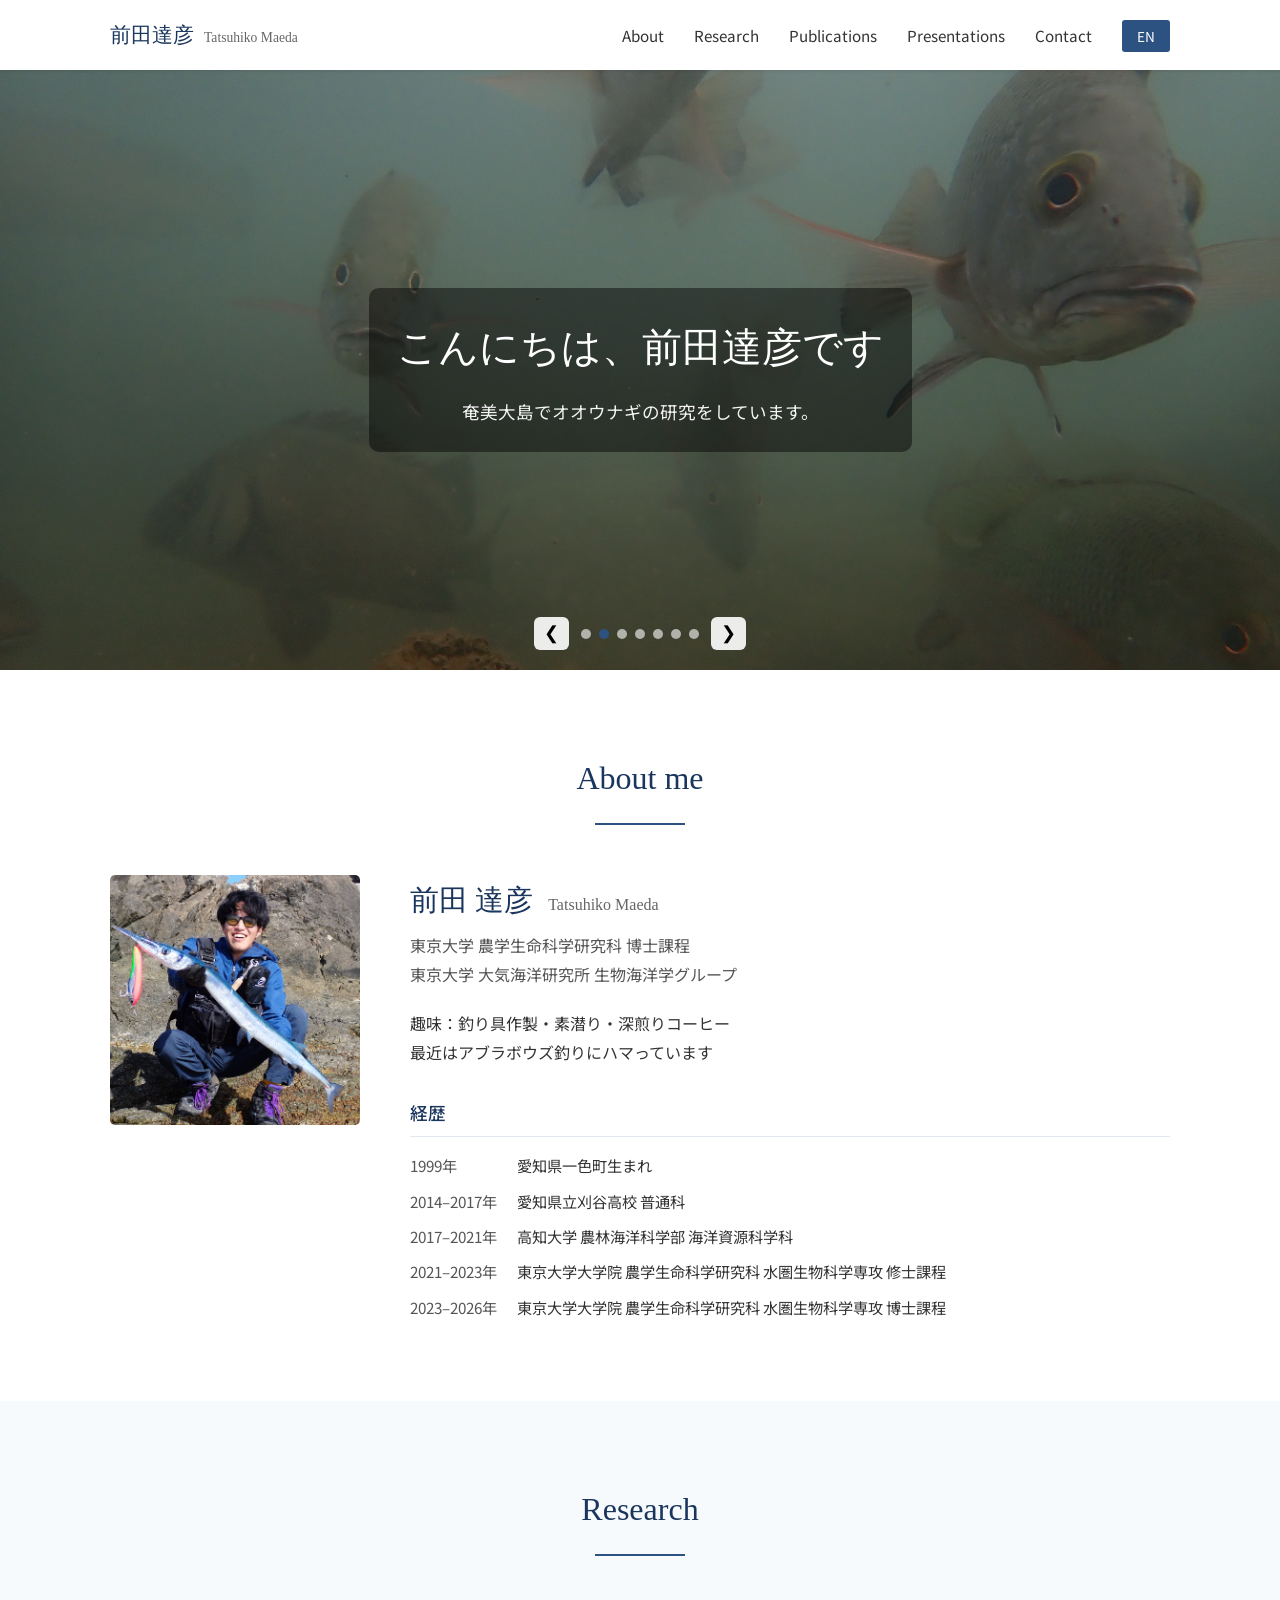
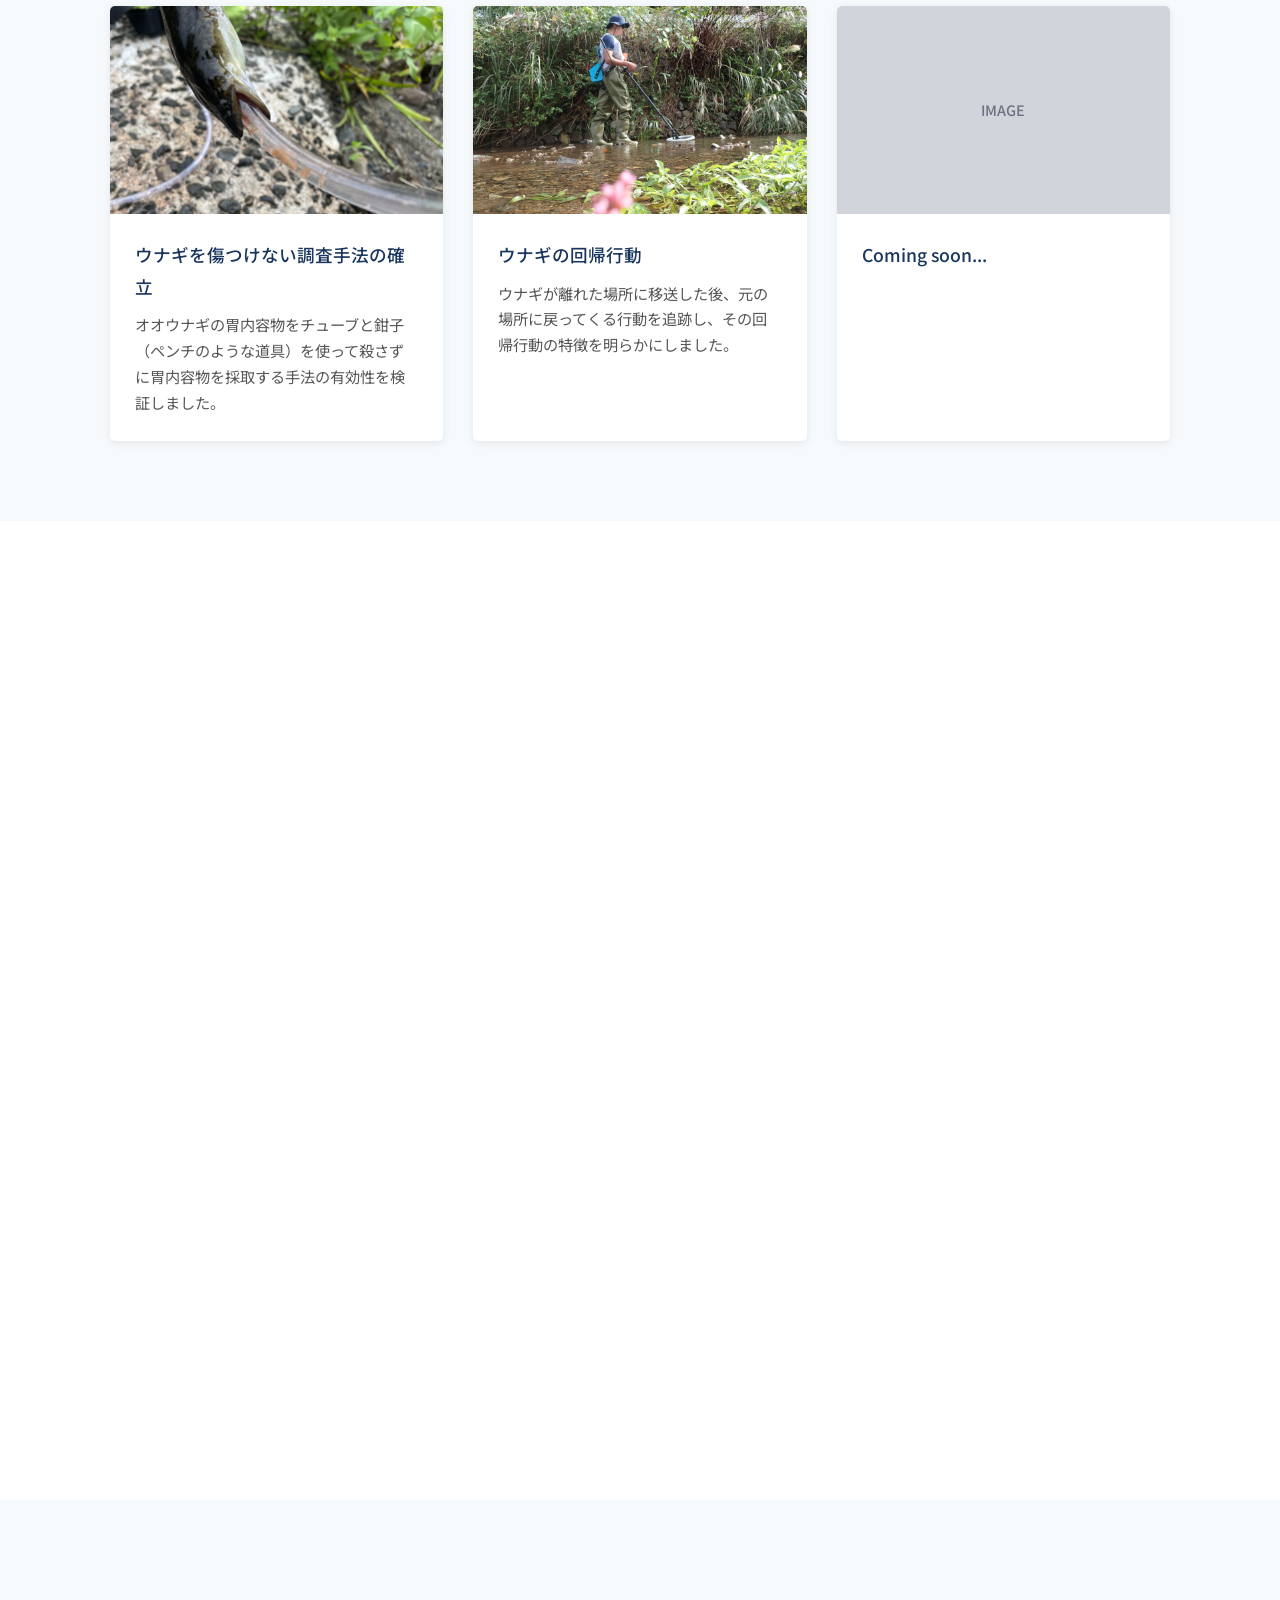
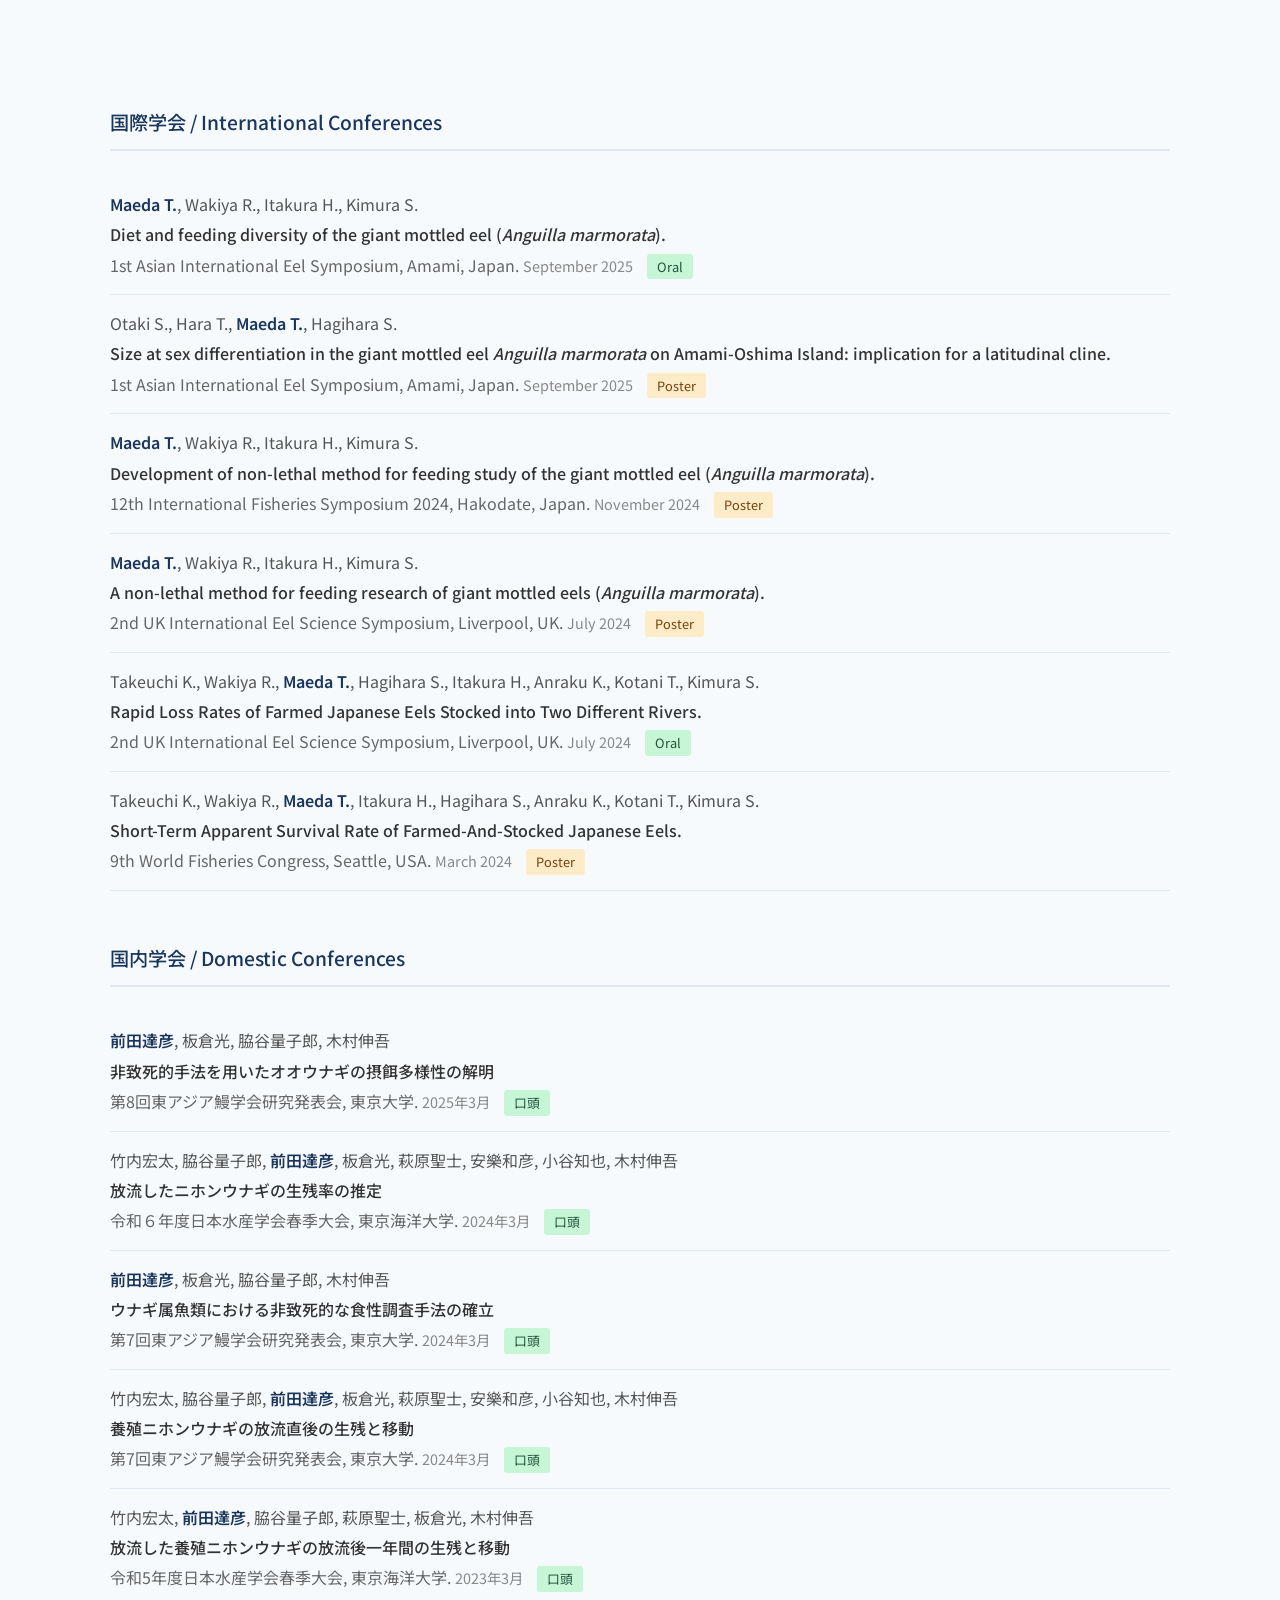
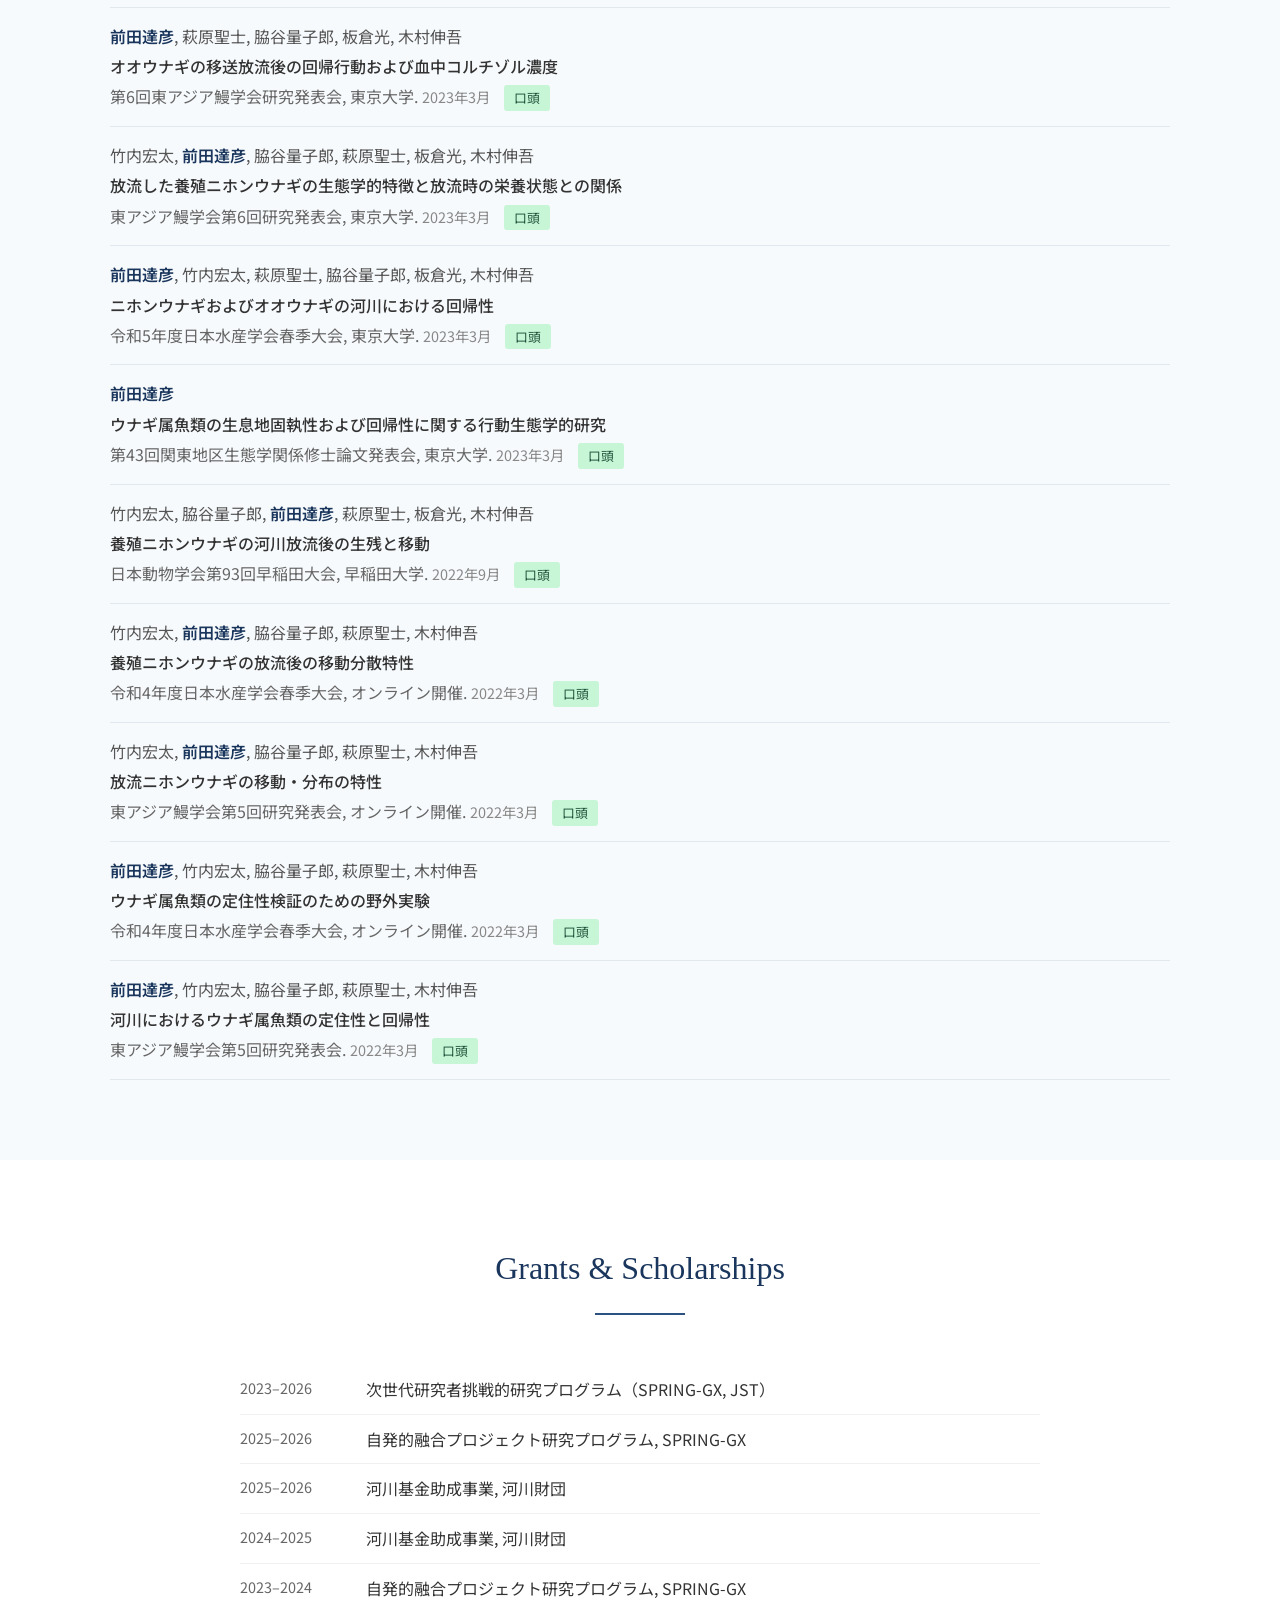
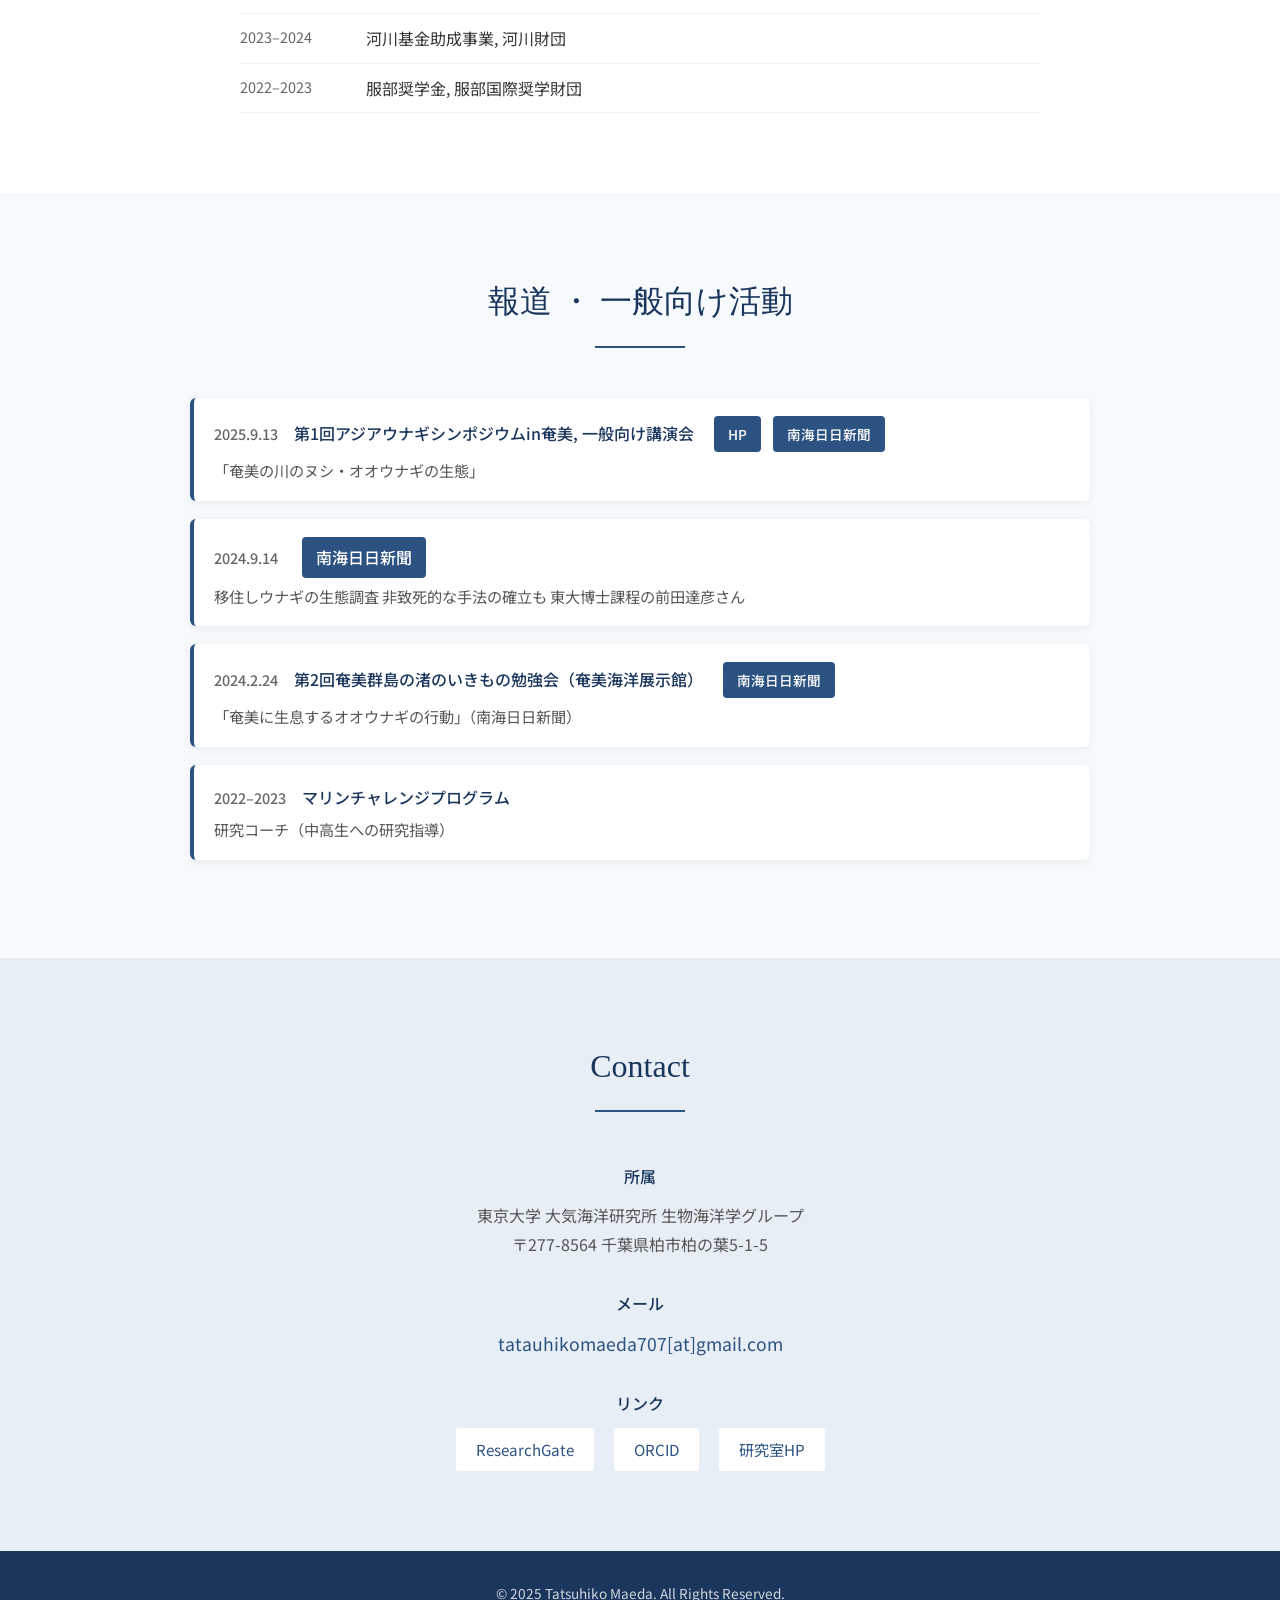
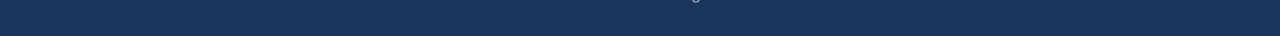
==== index.html @ 9ce049cc "あｂ" ====
<!DOCTYPE html>
<html lang="ja">
<head>
  <meta charset="utf-8">
  <!-- レスポンシブ対応のための設定 -->
  <meta name="viewport" content="width=device-width, initial-scale=1.0">
  <!-- ページタイトル（ブラウザのタブに表示される） -->
  <title>前田達彦 / Tatsuhiko Maeda</title>
  <!-- ファビコン -->
  <link rel="icon" href="image/favicon_close.png" type="image/png">
  <link rel="apple-touch-icon" href="image/favicon_close.png">
  <!-- 外部CSSファイルの読み込み -->
  <link rel="stylesheet" href="style.css">
  <!-- Google Fontsの読み込み（日本語対応フォント） -->
  <link rel="preconnect" href="https://fonts.googleapis.com">
  <link rel="preconnect" href="https://fonts.gstatic.com" crossorigin>
  <link href="https://fonts.googleapis.com/css2?family=Noto+Sans+JP:wght@300;400;500;700&family=Hannari+Mincho&display=swap" rel="stylesheet">
  <meta property="og:site_name" content="前田達彦 / Tatsuhiko Maeda">
  <meta property="og:title" content="前田達彦 / Tatsuhiko Maeda">
  <meta property="og:description" content="奄美大島でオオウナギの研究をしています">
</head>

<!-- Google tag (gtag.js) -->
<script async src="https://www.googletagmanager.com/gtag/js?id=G-L35KZM9RCM"></script>
<script>
  window.dataLayer = window.dataLayer || [];
  function gtag(){dataLayer.push(arguments);}
  gtag('js', new Date());

  gtag('config', 'G-L35KZM9RCM');
</script>

<body>

  <!-- ============================================
       ヘッダー部分（ナビゲーションバー）
       ============================================ -->
  <header class="header">
    <div class="header-container">
      <!-- サイトロゴ/名前 -->
      <h1 class="site-title">
        <a href="index.html">前田達彦<span class="en-name">Tatsuhiko Maeda</span></a>
      </h1>
      
      <!-- ハンバーガーメニューボタン（スマホ用） -->
      <button class="menu-toggle" aria-label="メニューを開く">
        <span class="menu-icon"></span>
      </button>
      
      <!-- ナビゲーションメニュー -->
      <nav class="nav">
        <ul class="nav-list">
          <li><a href="#about">About</a></li>
          <li><a href="#research">Research</a></li>
          <li><a href="#publications">Publications</a></li>
          <li><a href="#presentations">Presentations</a></li>
          <li><a href="#contact">Contact</a></li>
          <!-- 言語切り替え -->
          <li class="lang-switch"><a href="en/index.html">EN</a></li>
        </ul>
      </nav>
    </div>
  </header>

  <!-- ============================================
       メインビジュアル（トップ画像エリア）
       ============================================ -->
  <section class="hero">
    <div class="hero-slides">
      <div class="slide active" style="background-image: url('image/kuroobitakasago.JPG')"></div>
      <div class="slide" style="background-image: url('image/lutjanus.JPG')"></div>
      <div class="slide" style="background-image: url('image/macrorachium.JPG')"></div>
      <div class="slide" style="background-image: url('image/kakureiwa.jpg')"></div>
      <div class="slide" style="background-image: url('image/eel.JPG')"></div>
      <div class="slide" style="background-image: url('image/drgonfly.JPG')"></div>
      <div class="slide" style="background-image: url('image/yt_up.JPG')"></div>
    </div>

    <div class="hero-content fade-in">
      <h2 class="hero-title">こんにちは、前田達彦です</h2>
      <p class="hero-subtitle">奄美大島でオオウナギの研究をしています。</p>
    </div>

    <div class="slide-controls">
      <button class="slide-prev" aria-label="前のスライド">&#10094;</button>
      <div class="slide-dots" aria-hidden="false"></div>
      <button class="slide-next" aria-label="次のスライド">&#10095;</button>
    </div>
  </section>

  <!-- ============================================
       メインコンテンツ
       ============================================ -->
  <main class="main">

    <!-- ========== About（自己紹介）セクション ========== -->
    <section id="about" class="section section-about">
      <div class="container">
        <h2 class="section-title fade-in">About me</h2>
        
        <div class="about-content fade-in">
          <!-- プロフィール写真エリア -->
          <div class="about-image">
             <img src="image/profile.png" alt="プロフィール写真">
          </div>
          
          <!-- プロフィールテキストエリア -->
          <div class="about-text">
            <h3 class="about-name">前田 達彦<span class="name-en">Tatsuhiko Maeda</span></h3>
            <p class="about-position">東京大学 農学生命科学研究科 博士課程<br>
              東京大学 大気海洋研究所 生物海洋学グループ
            </p>
            
            <p class="about-description">
              趣味：釣り具作製・素潜り・深煎りコーヒー<br>
              最近はアブラボウズ釣りにハマっています
            </p>
            
            <!-- 経歴リスト -->
            <h4 class="about-subtitle">経歴</h4>
            <dl class="career-list">
              <dt>1999年</dt>
              <dd>愛知県一色町生まれ</dd>
              <dt>2014–2017年</dt>
              <dd>愛知県立刈谷高校 普通科</dd>
              <dt>2017–2021年</dt>
              <dd>高知大学 農林海洋科学部 海洋資源科学科</dd>
              <dt>2021–2023年</dt>
              <dd>東京大学大学院 農学生命科学研究科 水圏生物科学専攻 修士課程</dd>
              <dt>2023–2026年</dt>
              <dd>東京大学大学院 農学生命科学研究科 水圏生物科学専攻 博士課程</dd>
            </dl>
          </div>
        </div>
      </div>
    </section>

    <!-- ========== Research（研究内容）セクション ========== -->
    <section id="research" class="section section-research">
      <div class="container">
        <h2 class="section-title fade-in">Research</h2>
         

        <div class="research-grid">
          <!-- 研究テーマ1 -->
          <article class="research-card fade-in delay-1">
            <div class="research-image">
              <img src="image/tube.png" alt="研究テーマ1">
            </div>
            <div class="research-body">
              <h3 class="research-title"><a href="#pub-tube-method" style="color: inherit; text-decoration: none;">ウナギを傷つけない調査手法の確立</a></h3>
              <p class="research-description">
                オオウナギの胃内容物をチューブと鉗子（ペンチのような道具）を使って殺さずに胃内容物を採取する手法の有効性を検証しました。
              </p>
            </div>
          </article>
          
          <!-- 研究テーマ2 -->
          <article class="research-card fade-in delay-2">
            <div class="research-image">
              <img src="image/rfid_survey.JPG" alt="研究テーマ1">
            </div>
            <div class="research-body">
              <h3 class="research-title"><a href="#pub-homing" style="color: inherit; text-decoration: none;">ウナギの回帰行動</a></h3>
              <p class="research-description">
                ウナギが離れた場所に移送した後、元の場所に戻ってくる行動を追跡し、その回帰行動の特徴を明らかにしました。
              </p>
            </div>
          </article>
          
          <!-- 研究テーマ3 -->
          <article class="research-card fade-in delay-3">
            <div class="research-image">
              <div class="image-placeholder">IMAGE</div>
            </div>
            <div class="research-body">
              <h3 class="research-title">Coming soon...</h3>
              <p class="research-description">
                
              </p>
            </div>
          </article>
        </div>
      </div>
    </section>

    <!-- ========== Publications（業績）セクション ========== -->
    <section id="publications" class="section section-publications">
      <div class="container">
        <h2 class="section-title fade-in">Publications</h2>
        
        <!-- 主著 -->
        <div class="publications-category fade-in">
          <h3 class="category-title">主著 / First-author Papers</h3>
          <ol class="publications-list" reversed>
            <li id="pub-tube-method" class="publication-item">
              <span class="pub-authors"><span class="author-me">Maeda, T.</span>, Itakura, H., Wakiya, R., & Kimura, S.</span>
              <span class="pub-year">(2025)</span>
              <span class="pub-title">Development of a non-lethal stomach content analysis method for freshwater eels: An empirical evaluation of the tube method for <i>Anguilla marmorata</i>.</span>
              <span class="pub-journal">Journal of Fish Biology, 107, 1995–2004.</span>
              <a href="https://doi.org/10.1111/jfb.70198" class="pub-link" target="_blank" rel="noopener">DOI</a>
              <br>
              <a href="https://www.aori.u-tokyo.ac.jp/research/news/2026/20260204.html" class="pub-link" target="_blank" rel="noopener">プレスリリース</a>
              <a href="https://youtu.be/oZfOUiVIDHQ" class="pub-link" target="_blank" rel="noopener">YouTube</a>
            </li>
            <li id="pub-homing" class="publication-item">
              <span class="pub-authors"><span class="author-me">Maeda, T.</span>, Hagihara, S., Wakiya, R., & Kimura, S.</span>
              <span class="pub-year">(2024)</span>
              <span class="pub-title">Can displaced <i>Anguilla marmorata</i> return to their original habitat? Daily tracking study of their homing behavior.</span>
              <span class="pub-journal">Journal of Fish Biology, 105(3), 998–1003.</span>
              <a href="https://doi.org/10.1111/jfb.15824" class="pub-link" target="_blank" rel="noopener">DOI</a>
            </li>
          </ol>
        </div>
        
        <!-- 共著 -->
        <div class="publications-category fade-in">
          <h3 class="category-title">共著 / Co-authored Papers</h3>
          <ol class="publications-list" reversed>
            <li class="publication-item">
              <span class="pub-authors">Takeuchi, K., <span class="author-me">Maeda, T.</span>, Hagihara, S., Itakura, H., Kimura, S. & Wakiya, R.</span>
              <span class="pub-year">(2026)</span>
              <span class="pub-title">Rapid loss rates of farmed Japanese eels stocked into two different rivers.</span>
              <span class="pub-journal">Fisheries Research, 293, 107647.</span>
              <a href="https://doi.org/10.1016/j.fishres.2025.107647" class="pub-link" target="_blank" rel="noopener">DOI</a>
            </li>
            <li class="publication-item">
              <span class="pub-authors">Takeuchi, K., <span class="author-me">Maeda, T.</span>, Hagihara, S., Itakura, H., Kimura, S. & Wakiya, R.</span>
              <span class="pub-year">(2026)</span>
              <span class="pub-title">High-resolution post-release movement of stocked Japanese eels <i>Anguilla japonica</i> tracked by a mobile radio frequency identification system.</span>
              <span class="pub-journal">Fisheries Science, 92, 47–57.</span>
              <a href="https://doi.org/10.1007/s12562-025-01930-1" class="pub-link" target="_blank" rel="noopener">DOI</a>
            </li>
            <li class="publication-item">
              <span class="pub-authors">Hagihara, S., Wakiya, R., <span class="author-me">Maeda, T.</span>, & Kimura, S.</span>
              <span class="pub-year">(2022)</span>
              <span class="pub-title">Morphological and gonadal histological characteristics of silver-phase male <i>Anguilla marmorata</i>.</span>
              <span class="pub-journal">Journal of Fish Biology, 101(3), 749–752.</span>
              <a href="https://doi.org/10.1111/jfb.15139" class="pub-link" target="_blank" rel="noopener">DOI</a>
            </li>
          </ol>
        </div>
      </div>
    </section>

    <!-- ========== Presentations（発表）セクション ========== -->
    <section id="presentations" class="section section-presentations">
      <div class="container">
        <h2 class="section-title fade-in">Presentations</h2>
        
        <!-- 国際学会 -->
        <div class="presentations-category fade-in">
          <h3 class="category-title">国際学会 / International Conferences</h3>
          <ul class="presentations-list">
            <li class="presentation-item">
              <span class="pres-authors"><span class="author-me">Maeda T.</span>, Wakiya R., Itakura H., Kimura S.</span>
              <span class="pres-title">Diet and feeding diversity of the giant mottled eel (<i>Anguilla marmorata</i>).</span>
              <span class="pres-venue">1st Asian International Eel Symposium, Amami, Japan.</span>
              <span class="pres-date">September 2025</span>
              <span class="pres-type oral">Oral</span>
            </li>
            <li class="presentation-item">
              <span class="pres-authors">Otaki S., Hara T., <span class="author-me">Maeda T.</span>, Hagihara S.</span>
              <span class="pres-title">Size at sex differentiation in the giant mottled eel <i>Anguilla marmorata</i> on Amami-Oshima Island: implication for a latitudinal cline.</span>
              <span class="pres-venue">1st Asian International Eel Symposium, Amami, Japan.</span>
              <span class="pres-date">September 2025</span>
              <span class="pres-type poster">Poster</span>
            </li>
            <li class="presentation-item">
              <span class="pres-authors"><span class="author-me">Maeda T.</span>, Wakiya R., Itakura H., Kimura S.</span>
              <span class="pres-title">Development of non-lethal method for feeding study of the giant mottled eel (<i>Anguilla marmorata</i>).</span>
              <span class="pres-venue">12th International Fisheries Symposium 2024, Hakodate, Japan.</span>
              <span class="pres-date">November 2024</span>
              <span class="pres-type poster">Poster</span>
            </li>
            <li class="presentation-item">
              <span class="pres-authors"><span class="author-me">Maeda T.</span>, Wakiya R., Itakura H., Kimura S.</span>
              <span class="pres-title">A non-lethal method for feeding research of giant mottled eels (<i>Anguilla marmorata</i>).</span>
              <span class="pres-venue">2nd UK International Eel Science Symposium, Liverpool, UK.</span>
              <span class="pres-date">July 2024</span>
              <span class="pres-type poster">Poster</span>
            </li>
            <li class="presentation-item">
              <span class="pres-authors">Takeuchi K., Wakiya R., <span class="author-me">Maeda T.</span>, Hagihara S., Itakura H., Anraku K., Kotani T., Kimura S.</span>
              <span class="pres-title">Rapid Loss Rates of Farmed Japanese Eels Stocked into Two Different Rivers.</span>
              <span class="pres-venue">2nd UK International Eel Science Symposium, Liverpool, UK.</span>
              <span class="pres-date">July 2024</span>
              <span class="pres-type oral">Oral</span>
            </li>
            <li class="presentation-item">
              <span class="pres-authors">Takeuchi K., Wakiya R., <span class="author-me">Maeda T.</span>, Itakura H., Hagihara S., Anraku K., Kotani T., Kimura S.</span>
              <span class="pres-title">Short-Term Apparent Survival Rate of Farmed-And-Stocked Japanese Eels.</span>
              <span class="pres-venue">9th World Fisheries Congress, Seattle, USA.</span>
              <span class="pres-date">March 2024</span>
              <span class="pres-type poster">Poster</span>
            </li>
          </ul>
        </div>
        
        <!-- 国内学会 -->
        <div class="presentations-category fade-in">
          <h3 class="category-title">国内学会 / Domestic Conferences</h3>
          <ul class="presentations-list">
            <li class="presentation-item">
              <span class="pres-authors"><span class="author-me">前田達彦</span>, 板倉光, 脇谷量子郎, 木村伸吾</span>
              <span class="pres-title">非致死的手法を用いたオオウナギの摂餌多様性の解明</span>
              <span class="pres-venue">第8回東アジア鰻学会研究発表会, 東京大学.</span>
              <span class="pres-date">2025年3月</span>
              <span class="pres-type oral">口頭</span>
            </li>
            <li class="presentation-item">
              <span class="pres-authors">竹内宏太, 脇谷量子郎, <span class="author-me">前田達彦</span>, 板倉光, 萩原聖士, 安樂和彦, 小谷知也, 木村伸吾</span>
              <span class="pres-title">放流したニホンウナギの生残率の推定</span>
              <span class="pres-venue">令和６年度日本水産学会春季大会, 東京海洋大学.</span>
              <span class="pres-date">2024年3月</span>
              <span class="pres-type oral">口頭</span>
            </li>
            <li class="presentation-item">
              <span class="pres-authors"><span class="author-me">前田達彦</span>, 板倉光, 脇谷量子郎, 木村伸吾</span>
              <span class="pres-title">ウナギ属魚類における非致死的な食性調査手法の確立</span>
              <span class="pres-venue">第7回東アジア鰻学会研究発表会, 東京大学.</span>
              <span class="pres-date">2024年3月</span>
              <span class="pres-type oral">口頭</span>
            </li>
            <li class="presentation-item">
              <span class="pres-authors">竹内宏太, 脇谷量子郎, <span class="author-me">前田達彦</span>, 板倉光, 萩原聖士, 安樂和彦, 小谷知也, 木村伸吾</span>
              <span class="pres-title">養殖ニホンウナギの放流直後の生残と移動</span>
              <span class="pres-venue">第7回東アジア鰻学会研究発表会, 東京大学.</span>
              <span class="pres-date">2024年3月</span>
              <span class="pres-type oral">口頭</span>
            </li>
            <li class="presentation-item">
              <span class="pres-authors">竹内宏太, <span class="author-me">前田達彦</span>, 脇谷量子郎, 萩原聖士, 板倉光, 木村伸吾</span>
              <span class="pres-title">放流した養殖ニホンウナギの放流後一年間の生残と移動</span>
              <span class="pres-venue">令和5年度日本水産学会春季大会, 東京海洋大学.</span>
              <span class="pres-date">2023年3月</span>
              <span class="pres-type oral">口頭</span>
            </li>
            <li class="presentation-item">
              <span class="pres-authors"><span class="author-me">前田達彦</span>, 萩原聖士, 脇谷量子郎, 板倉光, 木村伸吾</span>
              <span class="pres-title">オオウナギの移送放流後の回帰行動および血中コルチゾル濃度</span>
              <span class="pres-venue">第6回東アジア鰻学会研究発表会, 東京大学.</span>
              <span class="pres-date">2023年3月</span>
              <span class="pres-type oral">口頭</span>
            </li>
            <li class="presentation-item">
              <span class="pres-authors">竹内宏太, <span class="author-me">前田達彦</span>, 脇谷量子郎, 萩原聖士, 板倉光, 木村伸吾</span>
              <span class="pres-title">放流した養殖ニホンウナギの生態学的特徴と放流時の栄養状態との関係</span>
              <span class="pres-venue">東アジア鰻学会第6回研究発表会, 東京大学.</span>
              <span class="pres-date">2023年3月</span>
              <span class="pres-type oral">口頭</span>
            </li>
            <li class="presentation-item">
              <span class="pres-authors"><span class="author-me">前田達彦</span>, 竹内宏太, 萩原聖士, 脇谷量子郎, 板倉光, 木村伸吾</span>
              <span class="pres-title">ニホンウナギおよびオオウナギの河川における回帰性</span>
              <span class="pres-venue">令和5年度日本水産学会春季大会, 東京大学.</span>
              <span class="pres-date">2023年3月</span>
              <span class="pres-type oral">口頭</span>
            </li>
            <li class="presentation-item">
              <span class="pres-authors"><span class="author-me">前田達彦</span></span>
              <span class="pres-title">ウナギ属魚類の生息地固執性および回帰性に関する行動生態学的研究</span>
              <span class="pres-venue">第43回関東地区生態学関係修士論文発表会, 東京大学.</span>
              <span class="pres-date">2023年3月</span>
              <span class="pres-type oral">口頭</span>
            </li>
            <li class="presentation-item">
              <span class="pres-authors">竹内宏太, 脇谷量子郎, <span class="author-me">前田達彦</span>, 萩原聖士, 板倉光, 木村伸吾</span>
              <span class="pres-title">養殖ニホンウナギの河川放流後の生残と移動</span>
              <span class="pres-venue">日本動物学会第93回早稲田大会, 早稲田大学.</span>
              <span class="pres-date">2022年9月</span>
              <span class="pres-type oral">口頭</span>
            </li>
            <li class="presentation-item">
              <span class="pres-authors">竹内宏太, <span class="author-me">前田達彦</span>, 脇谷量子郎, 萩原聖士, 木村伸吾</span>
              <span class="pres-title">養殖ニホンウナギの放流後の移動分散特性</span>
              <span class="pres-venue">令和4年度日本水産学会春季大会, オンライン開催.</span>
              <span class="pres-date">2022年3月</span>
              <span class="pres-type oral">口頭</span>
            </li>
            <li class="presentation-item">
              <span class="pres-authors">竹内宏太, <span class="author-me">前田達彦</span>, 脇谷量子郎, 萩原聖士, 木村伸吾</span>
              <span class="pres-title">放流ニホンウナギの移動・分布の特性</span>
              <span class="pres-venue">東アジア鰻学会第5回研究発表会, オンライン開催.</span>
              <span class="pres-date">2022年3月</span>
              <span class="pres-type oral">口頭</span>
            </li>
            <li class="presentation-item">
              <span class="pres-authors"><span class="author-me">前田達彦</span>, 竹内宏太, 脇谷量子郎, 萩原聖士, 木村伸吾</span>
              <span class="pres-title">ウナギ属魚類の定住性検証のための野外実験</span>
              <span class="pres-venue">令和4年度日本水産学会春季大会, オンライン開催.</span>
              <span class="pres-date">2022年3月</span>
              <span class="pres-type oral">口頭</span>
            </li>
            <li class="presentation-item">
              <span class="pres-authors"><span class="author-me">前田達彦</span>, 竹内宏太, 脇谷量子郎, 萩原聖士, 木村伸吾</span>
              <span class="pres-title">河川におけるウナギ属魚類の定住性と回帰性</span>
              <span class="pres-venue">東アジア鰻学会第5回研究発表会.</span>
              <span class="pres-date">2022年3月</span>
              <span class="pres-type oral">口頭</span>
            </li>
          </ul>
        </div>
      </div>
    </section>

        <!-- ========== Grants（研究助成・奨学金）セクション ========== -->
    <section id="grants" class="section section-grants">
      <div class="container">
        <h2 class="section-title fade-in">Grants &amp; Scholarships</h2>

        <dl class="grants-list">
          <div class="grant-item fade-in delay-1">
            <dt class="grant-date">2023–2026</dt>
            <dd class="grant-content">次世代研究者挑戦的研究プログラム（SPRING-GX, JST）</dd>
          </div>
          <div class="grant-item fade-in delay-2">
            <dt class="grant-date">2025–2026</dt>
            <dd class="grant-content">自発的融合プロジェクト研究プログラム, SPRING-GX</dd>
          </div>
          <div class="grant-item fade-in delay-3">
            <dt class="grant-date">2025–2026</dt>
            <dd class="grant-content">河川基金助成事業, 河川財団</dd>
          </div>
          <div class="grant-item fade-in delay-4">
            <dt class="grant-date">2024–2025</dt>
            <dd class="grant-content">河川基金助成事業, 河川財団</dd>
          </div>
          <div class="grant-item fade-in delay-1">
            <dt class="grant-date">2023–2024</dt>
            <dd class="grant-content">自発的融合プロジェクト研究プログラム, SPRING-GX</dd>
          </div>
          <div class="grant-item fade-in delay-2">
            <dt class="grant-date">2023–2024</dt>
            <dd class="grant-content">河川基金助成事業, 河川財団</dd>
          </div>
          <div class="grant-item fade-in delay-3">
            <dt class="grant-date">2022–2023</dt>
            <dd class="grant-content">服部奨学金, 服部国際奨学財団</dd>
          </div>
        </dl>
      </div>
    </section>


    <!-- ========== Outreach / Media（報道・一般向け活動）セクション ========== -->
    <section id="outreach" class="section section-projects">
      <div class="container">
        <h2 class="section-title fade-in">報道 ・ 一般向け活動</h2>

        <ul class="projects-list fade-in">
          <li class="project-item">
            <span class="project-date">2025.9.13</span>
            <span class="project-title">第1回アジアウナギシンポジウムin奄美, 一般向け講演会</span>
            <a href="https://www.eelsympo2025.com/schedule/%E4%B8%80%E8%88%AC%E5%90%91%E3%81%91%E8%AC%9B%E6%BC%94%E4%BC%9A-public-talk" class="pub-link project-btn" target="_blank" rel="noopener">HP</a>
            <a href="https://www.nankainn.com/news/p-economy/%E5%9B%BD%E9%9A%9B%E3%82%A6%E3%83%8A%E3%82%AE%E3%82%B7%E3%83%B3%E3%83%9D%E5%88%9D%E9%96%8B%E5%82%AC%E3%80%80%E4%B8%96%E7%95%8C%EF%BC%91%EF%BC%92%E3%82%AB%E5%9B%BD%E3%81%AE%E7%A0%94%E7%A9%B6%E8%80%85" class="pub-link project-btn" target="_blank" rel="noopener">南海日日新聞</a>
            <span class="project-description">「奄美の川のヌシ・オオウナギの生態」</span>
          </li>
          <li class="project-item">
            <span class="project-date">2024.9.14</span>
            <a href="https://www.nankainn.com/news/%E7%89%B9%E9%9B%86/%E7%A7%BB%E4%BD%8F%E3%81%97%E3%82%A6%E3%83%8A%E3%82%AE%E3%81%AE%E7%94%9F%E6%85%8B%E8%AA%BF%E6%9F%BB%E3%80%80%E9%9D%9E%E8%87%B4%E6%AD%BB%E7%9A%84%E3%81%AA%E6%89%8B%E6%B3%95%E3%81%AE%E7%A2%BA%E7%AB%8B" class="pub-link project-title" target="_blank" rel="noopener">南海日日新聞</a>
            <span class="project-description">移住しウナギの生態調査 非致死的な手法の確立も 東大博士課程の前田達彦さん</span>
          </li>
          <li class="project-item">
            <span class="project-date">2024.2.24</span>

           <span class="project-title">第2回奄美群島の渚のいきもの勉強会（奄美海洋展示館）</span>
            <a href="https://www.nankainn.com/news/a-and-p/%E8%8B%A5%E6%89%8B%E7%A0%94%E7%A9%B6%E8%80%85%EF%BC%94%E4%BA%BA%E3%81%8C%E7%99%BA%E8%A1%A8%E3%80%80%E5%A5%84%E7%BE%8E%E5%B8%82%E3%81%A7%E6%B8%9A%E3%81%AE%E3%81%84%E3%81%8D%E3%82%82%E3%81%AE%E5%8B%89" class="pub-link project-btn" target="_blank" rel="noopener">南海日日新聞</a>
            <span class="project-description">「奄美に生息するオオウナギの行動」（南海日日新聞）</span>
          </li>
          <li class="project-item">
            <span class="project-date">2022–2023</span>
            <span class="project-title">マリンチャレンジプログラム</span>
            <span class="project-description">研究コーチ（中高生への研究指導）</span>
          </li>
        </ul>
      </div>
    </section>



    <!-- ========== Contact（連絡先）セクション ========== -->
    <section id="contact" class="section section-contact">
      <div class="container">
        <h2 class="section-title fade-in">Contact</h2>
        
        <div class="contact-content fade-in">
          <div class="contact-info">
            <h3 class="contact-subtitle">所属</h3>
            <p class="contact-affiliation">
              東京大学 大気海洋研究所 生物海洋学グループ<br>
              〒277-8564 千葉県柏市柏の葉5-1-5
            </p>
            
            <h3 class="contact-subtitle">メール</h3>
            <p class="contact-email">
              <!-- スパム対策：@を[at]に変えるなどの工夫も可能 -->
              tatauhikomaeda707[at]gmail.com
            </p>
            
            <h3 class="contact-subtitle">リンク</h3>
            <ul class="contact-links">
              <li><a href="https://www.researchgate.net/profile/Tatsuhiko-Maeda" target="_blank" rel="noopener">ResearchGate</a></li>
              <li><a href="https://orcid.org/0000-0002-6414-8157" target="_blank" rel="noopener">ORCID</a></li>
              <li><a href="https://mbe.aori.u-tokyo.ac.jp/" target="_blank" rel="noopener">研究室HP</a></li>
            </ul>
          </div>
        </div>
      </div>
    </section>

  </main>

  <!-- ============================================
       フッター
       ============================================ -->
  <footer class="footer">
    <div class="container">
      <p class="copyright">
        &copy; 2025 Tatsuhiko Maeda. All Rights Reserved.
      </p>
    </div>
  </footer>

  <!-- ============================================
       JavaScript（ハンバーガーメニュー＆スクロールアニメーション）
       ============================================ -->
  <script>
    // ハンバーガーメニューの開閉
    const menuToggle = document.querySelector('.menu-toggle');
    const nav = document.querySelector('.nav');
    
    menuToggle.addEventListener('click', () => {
      menuToggle.classList.toggle('active');
      nav.classList.toggle('active');
    });
    
    // メニューリンクをクリックしたらメニューを閉じる
    const navLinks = document.querySelectorAll('.nav-list a');
    navLinks.forEach(link => {
      link.addEventListener('click', () => {
        menuToggle.classList.remove('active');
        nav.classList.remove('active');
      });
    });

    // スクロールアニメーション（Intersection Observer API）
    const fadeElements = document.querySelectorAll('.fade-in');
    
    const observer = new IntersectionObserver((entries) => {
      entries.forEach(entry => {
        if (entry.isIntersecting) {
          entry.target.classList.add('visible');
        }
      });
    }, {
      threshold: 0.1,  // 要素が10%見えたら発火
      rootMargin: '0px 0px -50px 0px'  // 少し手前で発火
    });
    
    fadeElements.forEach(el => observer.observe(el));
  </script>

  <script>
    // Simple hero slideshow
    (function(){
      const slides = document.querySelectorAll('.slide');
      if (!slides || slides.length <= 1) return;

      const dotsContainer = document.querySelector('.slide-dots');
      const prevBtn = document.querySelector('.slide-prev');
      const nextBtn = document.querySelector('.slide-next');
      let index = 0;
      let interval = null;

      // create dots
      slides.forEach((s, i) => {
        const btn = document.createElement('button');
        btn.type = 'button';
        btn.className = i === 0 ? 'active' : '';
        btn.addEventListener('click', () => { showSlide(i); resetInterval(); });
        dotsContainer.appendChild(btn);
      });

      const dots = Array.from(dotsContainer.children);

      function showSlide(i){
        slides.forEach(s => s.classList.remove('active'));
        dots.forEach(d => d.classList.remove('active'));
        slides[i].classList.add('active');
        dots[i].classList.add('active');
        index = i;
      }

      function next(){ showSlide((index+1) % slides.length); }
      function prev(){ showSlide((index-1 + slides.length) % slides.length); }

      if(nextBtn) nextBtn.addEventListener('click', () => { next(); resetInterval(); });
      if(prevBtn) prevBtn.addEventListener('click', () => { prev(); resetInterval(); });

      function resetInterval(){
        clearInterval(interval);
        interval = setInterval(next, 5000);
      }

      interval = setInterval(next, 5000);
    })();
  </script>

</body>
</html>
---- style.css ----
/* ============================================
   CSS リセット・基本設定
   ============================================ */

/* 全要素のボックスサイズ計算方法を統一 */
*,
*::before,
*::after {
  box-sizing: border-box;
  margin: 0;
  padding: 0;
}

/* ルート要素の設定（スムーズスクロール） */
html {
  scroll-behavior: smooth;
  scroll-padding-top: 100px;
}

/* 基本のフォント・色設定 */
body {
  font-family: 'Noto Sans JP', 'Hiragino Kaku Gothic ProN', 'メイリオ', sans-serif;
  font-size: 16px;
  line-height: 1.8;
  color: #333;
  background-color: #fff;
}

/* リンクの基本スタイル */
a {
  color: #2c5282;
  text-decoration: none;
  transition: color 0.3s ease, opacity 0.3s ease;
}

a:hover {
  color: #1a365d;
  opacity: 0.8;
}

/* 画像のレスポンシブ対応 */
img {
  max-width: 100%;
  height: auto;
  vertical-align: bottom;
}

/* リストのデフォルトスタイルをリセット */
ul, ol {
  list-style: none;
}


/* ============================================
   共通レイアウト
   ============================================ */

/* コンテナ：コンテンツの最大幅を制限し中央揃え */
.container {
  max-width: 1100px;
  margin: 0 auto;
  padding: 0 20px;
}

/* セクション共通スタイル */
.section {
  padding: 80px 0;
}

/* セクションタイトル */
.section-title {
  font-family: 'Hannari Mincho', serif;
  font-size: 2rem;
  font-weight: 500;
  text-align: center;
  margin-bottom: 50px;
  position: relative;
  color: #1a365d;
}

/* セクションタイトルの下線装飾 */
.section-title::after {
  content: '';
  display: block;
  width: 90px;
  height: 2px;
  background-color: #2c5282;
  margin: 15px auto 0;
}


/* ============================================
   ヘッダー（ナビゲーションバー）
   ============================================ */

.header {
  position: fixed;
  top: 0;
  left: 0;
  right: 0;
  background-color: rgba(255, 255, 255, 0.98);
  box-shadow: 0 1px 3px rgba(0, 0, 0, 0.1);
  z-index: 1000;
}

.header-container {
  max-width: 1100px;
  margin: 0 auto;
  padding: 0 20px;
  display: flex;
  justify-content: space-between;
  align-items: center;
  height: 70px;
}

/* サイトタイトル（名前） */
.site-title {
  font-family: 'Hannari Mincho', serif;
  font-size: 1.3rem;
  font-weight: 500;
}

.site-title a {
  color: #1a365d;
  display: flex;
  align-items: baseline;
  gap: 10px;
}

.site-title a:hover {
  opacity: 1;
}

.site-title .en-name {
  font-size: 0.85rem;
  color: #666;
  font-weight: 400;
}

/* ナビゲーションメニュー */
.nav-list {
  display: flex;
  gap: 30px;
  align-items: center;
}

.nav-list a {
  font-size: 0.95rem;
  color: #333;
  padding: 5px 0;
  position: relative;
}

/* ナビゲーションリンクのホバー時下線 */
.nav-list a::after {
  content: '';
  position: absolute;
  bottom: 0;
  left: 0;
  width: 0;
  height: 2px;
  background-color: #2c5282;
  transition: width 0.3s ease;
}

.nav-list a:hover::after {
  width: 100%;
}

/* 言語切り替えボタン */
.lang-switch a {
  background-color: #2c5282;
  color: #fff !important;
  padding: 6px 15px;
  border-radius: 3px;
  font-size: 0.85rem;
}

.lang-switch a:hover {
  background-color: #1a365d;
}

.lang-switch a::after {
  display: none;
}

/* ハンバーガーメニューボタン（PC時は非表示） */
.menu-toggle {
  display: none;
  background: none;
  border: none;
  cursor: pointer;
  width: 30px;
  height: 25px;
  position: relative;
}

.menu-icon,
.menu-icon::before,
.menu-icon::after {
  display: block;
  width: 100%;
  height: 2px;
  background-color: #333;
  position: absolute;
  transition: all 0.3s ease;
}

.menu-icon {
  top: 50%;
  transform: translateY(-50%);
}

.menu-icon::before {
  content: '';
  top: -8px;
}

.menu-icon::after {
  content: '';
  bottom: -8px;
}

/* ハンバーガーメニューがアクティブ時のアニメーション */
.menu-toggle.active .menu-icon {
  background-color: transparent;
}

.menu-toggle.active .menu-icon::before {
  top: 0;
  transform: rotate(45deg);
}

.menu-toggle.active .menu-icon::after {
  bottom: 0;
  transform: rotate(-45deg);
}


/* ============================================
   メインビジュアル（ヒーローセクション）
   ============================================ */

.hero {
  /* 背景画像スライド（表示領域を4:3に固定） */
  background-color: #e8eef5;
  background-size: cover;
  background-position: center;
  aspect-ratio: 16 / 7.5; /* 保持したい縦横比 (16:8) */
  width: 100%;
  max-width: 100%;
  min-height: 0; /* aspect-ratio を優先 */
  display: flex;
  align-items: center;
  justify-content: center;
  margin-top: 70px; /* ヘッダーの高さ分 */
  position: relative;
}

/* 背景画像使用時のオーバーレイ */
.hero::before {
  content: '';
  position: absolute;
  top: 0;
  left: 0;
  right: 0;
  bottom: 0;
  /* background-color: rgba(0, 0, 0, 0.3); */
}

.hero-content {
  text-align: center;
  position: relative;
  z-index: 4;
  padding: 24px 28px;
  background: rgba(0, 0, 0, 0.45);
  color: #fff;
  border-radius: 10px;
  display: inline-block;
  max-width: 90%;
}

/* Slideshow styles */
.hero-slides {
  position: absolute;
  inset: 0;
  overflow: hidden;
}
.slide {
  position: absolute;
  inset: 0;
  background-size: cover;
  background-position: center;
  opacity: 0;
  transition: opacity 0.9s ease;
  display: flex;
  align-items: center;
  justify-content: center;
}
.slide.active {
  opacity: 1;
  z-index: 0;
}
.slide .hero-content { z-index: 2; }
.slide-controls {
  position: absolute;
  bottom: 20px;
  left: 50%;
  transform: translateX(-50%);
  display: flex;
  align-items: center;
  gap: 12px;
  z-index: 3;
}
.slide-prev, .slide-next {
  background: rgba(255,255,255,0.9);
  border: none;
  padding: 6px 10px;
  border-radius: 6px;
  cursor: pointer;
  font-size: 1.1rem;
}
.slide-prev:hover, .slide-next:hover { opacity: 0.9; }
.slide-dots { display:flex; gap:8px; }
.slide-dots button { width:10px; height:10px; border-radius:50%; background: rgba(255,255,255,0.6); border:none; cursor:pointer; }
.slide-dots button.active { background: #2c5282; }

/* Ensure hero background fallback remains for very old browsers */
.hero { background-color: #e8eef5; }

.hero-title {
  font-family: 'Hannari Mincho', serif;
  font-size: 2.5rem;
  font-weight: 500;
  color: #1a365d;
  margin-bottom: 20px;
  /* 背景画像使用時は白文字に: color: #fff; */
}

.hero-subtitle {
  font-size: 1.1rem;
  color: #555;
  /* 背景画像使用時は白文字に: color: rgba(255,255,255,0.9); */
}


/* ============================================
   About（自己紹介）セクション
   ============================================ */

.section-about {
  background-color: #fff;
}

.about-content {
  display: flex;
  gap: 50px;
  align-items: flex-start;
}

/* プロフィール写真エリア */
.about-image {
  flex-shrink: 0;
  width: 250px;
}

.about-image img {
  border-radius: 5px;
}

/* 画像プレースホルダー（仮表示用） */
.image-placeholder {
  background-color: #d1d5db;
  color: #6b7280;
  display: flex;
  align-items: center;
  justify-content: center;
  font-size: 0.9rem;
  font-weight: 500;
  aspect-ratio: 1 / 1;
  border-radius: 5px;
}

/* プロフィールテキストエリア */
.about-text {
  flex: 1;
}

.about-name {
  font-family: 'Hannari Mincho', serif;
  font-size: 1.8rem;
  font-weight: 500;
  color: #1a365d;
  margin-bottom: 5px;
}

.about-name .name-en {
  font-size: 1rem;
  color: #666;
  margin-left: 15px;
  font-weight: 400;
}

.about-position {
  font-size: 1rem;
  color: #555;
  margin-bottom: 20px;
}

.about-description {
  margin-bottom: 30px;
  text-align: justify;
}

.about-subtitle {
  font-size: 1.1rem;
  font-weight: 500;
  color: #1a365d;
  margin-bottom: 15px;
  padding-bottom: 8px;
  border-bottom: 1px solid #e2e8f0;
}

/* 経歴リスト */
.career-list {
  display: grid;
  grid-template-columns: auto 1fr;
  gap: 8px 20px;
}

.career-list dt {
  font-size: 0.95rem;
  color: #555;
}

.career-list dd {
  font-size: 0.95rem;
}


/* ============================================
   Research（研究内容）セクション
   ============================================ */

.section-research {
  background-color: #f7fafc;
}

.research-grid {
  display: grid;
  grid-template-columns: repeat(3, 1fr);
  gap: 30px;
}

.research-card {
  background-color: #fff;
  border-radius: 5px;
  overflow: hidden;
  box-shadow: 0 2px 8px rgba(0, 0, 0, 0.08);
  transition: transform 0.3s ease, box-shadow 0.3s ease;
}

.research-card:hover {
  transform: translateY(-5px);
  box-shadow: 0 8px 20px rgba(0, 0, 0, 0.12);
}

.research-image {
  aspect-ratio: 16 / 10;
  overflow: hidden;
}

.research-image img {
  width: 100%;
  height: 100%;
  object-fit: cover;
}

.research-image .image-placeholder {
  width: 100%;
  height: 100%;
  border-radius: 0;
}

.research-body {
  padding: 25px;
}

.research-title {
  font-size: 1.1rem;
  font-weight: 500;
  color: #1a365d;
  margin-bottom: 10px;
}

.research-description {
  font-size: 0.95rem;
  color: #555;
  line-height: 1.7;
}


/* ============================================
   Publications（業績）セクション
   ============================================ */

.section-publications {
  background-color: #fff;
}

.publications-category {
  margin-bottom: 50px;
}

.publications-category:last-child {
  margin-bottom: 0;
}

.category-title {
  font-size: 1.2rem;
  font-weight: 500;
  color: #1a365d;
  margin-bottom: 25px;
  padding-bottom: 10px;
  border-bottom: 2px solid #e2e8f0;
}

.publications-list {
  counter-reset: pub-counter;
}

.publications-list:not(.no-number) {
  padding-left: 0;
}

.publication-item {
  padding: 15px 0 15px 50px;
  border-bottom: 1px solid #f0f0f0;
  position: relative;
  line-height: 1.7;
}

/* 番号付きリストのカウンター */
.publications-list:not(.no-number) .publication-item::before {
  counter-increment: pub-counter;
  content: counter(pub-counter) '.';
  position: absolute;
  left: 0;
  top: 15px;
  font-weight: 500;
  color: #2c5282;
  width: 35px;
  text-align: right;
}

/* 番号なしリスト */
.publications-list.no-number .publication-item {
  padding-left: 0;
}

.pub-authors {
  color: #555;
}

/* 自分の名前を強調 */
.author-me {
  font-weight: 600;
  color: #1a365d;
}

.pub-year {
  color: #666;
}

.hero-title {
  font-family: 'Hannari Mincho', serif;
  font-size: 2.5rem;
  font-weight: 500;
  color: inherit;
  margin-bottom: 12px;
}
.hero-subtitle {
  font-size: 1.1rem;
  color: rgba(255,255,255,0.95);
}

/* Mobile adjustments for hero shade */
@media (max-width: 600px) {
  .hero-content {
    padding: 16px;
  }
  .hero-title {
    font-size: 1.6rem;
  }
  .hero-subtitle {
    font-size: 1rem;
  }
}

.pub-link,
.project-btn {
  display: inline-block;
  margin-left: 8px;
  padding: 6px 14px;
  font-size: 0.85rem;
  background-color: #2c5282;
  color: #fff !important;
  border-radius: 4px;
  transition: background-color 0.3s ease;
  font-weight: 500;
}

.pub-link:hover,
.project-btn:hover {
  background-color: #1a365d;
  color: #fff !important;
}


/* ============================================
   Presentations（発表）セクション
   ============================================ */

.section-presentations {
  background-color: #f7fafc;
}

.presentations-category {
  margin-bottom: 50px;
}

.presentations-category:last-child {
  margin-bottom: 0;
}

.presentation-item {
  padding: 15px 0;
  border-bottom: 1px solid #e2e8f0;
  line-height: 1.7;
}

.pres-authors {
  color: #555;
}

.pres-title {
  display: block;
  font-weight: 500;
  color: #333;
  margin: 3px 0;
}

.pres-venue {
  color: #666;
}

.pres-date {
  color: #888;
  font-size: 0.9rem;
}

/* 発表形式のラベル */
.pres-type {
  display: inline-block;
  font-size: 0.8rem;
  padding: 2px 10px;
  border-radius: 3px;
  margin-left: 10px;
}

.pres-type.oral {
  background-color: #c6f6d5;
  color: #22543d;
}

.pres-type.poster {
  background-color: #feebc8;
  color: #744210;
}


/* ============================================
   News（お知らせ）セクション
   ============================================ */

.section-news {
  background-color: #fff;
}

.news-list {
  max-width: 800px;
  margin: 0 auto;
}

.news-item {
  display: flex;
  gap: 25px;
  padding: 18px 0;
  border-bottom: 1px solid #f0f0f0;
}

.news-date {
  flex-shrink: 0;
  font-size: 0.9rem;
  color: #666;
  width: 100px;
}

.news-content {
  flex: 1;
}


/* ============================================
   Contact（連絡先）セクション
   ============================================ */

.section-contact {
  background-color: #e8eef5;
}

.contact-content {
  max-width: 600px;
  margin: 0 auto;
  text-align: center;
}

/* Projects / Activities セクション（既存の配色と同系色に合わせる） */
.section-projects {
  background-color: #f7fafc; /* research/presentations と同系色 */
}

/* Projects / Outreach list (supports both ul/li and div/article structures) */
.projects-list {
  max-width: 900px;
  margin: 0 auto;
  list-style: none;
  padding: 0;
}

.projects-list .project-item {
  background-color: #fff;
  padding: 18px 20px;
  border-radius: 6px;
  box-shadow: 0 2px 8px rgba(0, 0, 0, 0.06);
  margin-bottom: 18px;
  border-left: 4px solid #2c5282;
}

.project-date {
  display: inline-block;
  font-size: 0.9rem;
  color: #666;
  font-weight: 500;
  margin-right: 12px;
}

.project-title {
  font-size: 1rem;
  font-weight: 500;
  color: #1a365d;
  display: inline-block;
  margin-right: 8px;
}

.project-description {
  display: block;
  margin-top: 6px;
  font-size: 0.95rem;
  color: #555;
  line-height: 1.6;
}

.section-activities {
  background-color: #e8eef5; /* hero/contact と同系色 */
}
.activities-list {
  max-width: 900px;
  margin: 0 auto;
  padding: 0;
}
.activities-list .activity-item {
  display: flex;
  gap: 20px;
  padding: 12px 0;
  border-bottom: 1px solid #f0f0f0;
}

/* Grants list: support both <dl> (dt/dd) and <ul>/<li> forms */
.grants-list {
  max-width: 800px;
  margin: 0 auto;
  list-style: none;
  padding: 0;
}

.grants-list .grant-item,
.grants-list > div.grant-item {
  display: flex;
  gap: 16px;
  padding: 10px 0;
  border-bottom: 1px solid #f0f0f0;
}

.grants-list dt.grant-date,
.grants-list .grant-date {
  flex-shrink: 0;
  font-size: 0.9rem;
  color: #666;
  width: 110px;
}

.grants-list dd.grant-content,
.grants-list .grant-content {
  flex: 1;
}

.contact-subtitle {
  font-size: 1rem;
  font-weight: 500;
  color: #1a365d;
  margin-bottom: 10px;
  margin-top: 30px;
}

.contact-subtitle:first-child {
  margin-top: 0;
}

.contact-affiliation {
  color: #555;
}

.contact-email {
  font-size: 1.1rem;
  color: #2c5282;
}

.contact-links {
  display: flex;
  justify-content: center;
  gap: 20px;
  flex-wrap: wrap;
}

.contact-links a {
  display: inline-block;
  padding: 8px 20px;
  background-color: #fff;
  border-radius: 3px;
  font-size: 0.95rem;
  transition: background-color 0.3s ease;
}

.contact-links a:hover {
  background-color: #f7fafc;
}


/* ============================================
   フッター
   ============================================ */

.footer {
  background-color: #1a365d;
  color: rgba(255, 255, 255, 0.8);
  padding: 30px 0;
  text-align: center;
}

.copyright {
  font-size: 0.85rem;
}


/* ============================================
   スクロールアニメーション
   ============================================ */

/* アニメーション対象の初期状態（非表示） */
.fade-in {
  opacity: 0;
  transform: translateY(30px);
  transition: opacity 0.8s ease, transform 0.8s ease;
}

/* 表示状態 */
.fade-in.visible {
  opacity: 1;
  transform: translateY(0);
}

/* 各要素に遅延をつける（カードやリストで使用） */
.fade-in.delay-1 { transition-delay: 0.1s; }
.fade-in.delay-2 { transition-delay: 0.2s; }
.fade-in.delay-3 { transition-delay: 0.3s; }
.fade-in.delay-4 { transition-delay: 0.4s; }
.fade-in.delay-5 { transition-delay: 0.5s; }


/* ============================================
   レスポンシブ対応（タブレット）
   ============================================ */

@media screen and (max-width: 900px) {
  /* リサーチセクションを2列に */
  .research-grid {
    grid-template-columns: repeat(2, 1fr);
  }
  
  /* About セクションを縦並びに */
  .about-content {
    flex-direction: column;
    align-items: center;
    text-align: center;
  }
  
  .about-text {
    width: 100%;
  }
  
  .career-list {
    text-align: left;
  }
}


/* ============================================
   レスポンシブ対応（スマートフォン）
   ============================================ */

@media screen and (max-width: 768px) {
  /* ハンバーガーメニューを表示 */
  .menu-toggle {
    display: block;
  }
  
  /* ナビゲーションをモバイル用に */
  .nav {
    position: fixed;
    top: 70px;
    left: 0;
    right: 0;
    background-color: #fff;
    box-shadow: 0 5px 10px rgba(0, 0, 0, 0.1);
    opacity: 0;
    visibility: hidden;
    transform: translateY(-10px);
    transition: all 0.3s ease;
  }
  
  .nav.active {
    opacity: 1;
    visibility: visible;
    transform: translateY(0);
  }
  
  .nav-list {
    flex-direction: column;
    gap: 0;
    padding: 15px 0;
  }
  
  .nav-list li {
    width: 100%;
  }
  
  .nav-list a {
    display: block;
    padding: 15px 25px;
  }
  
  .nav-list a::after {
    display: none;
  }
  
  .lang-switch {
    padding: 10px 25px;
  }
  
  .lang-switch a {
    display: inline-block;
  }
  
  /* サイトタイトルを小さく */
  .site-title {
    font-size: 1.1rem;
  }
  
  .site-title .en-name {
    display: none;
  }
  
  /* ヒーローセクション */
  .hero {
    min-height: 50vh;
  }

  /* Ensure aspect-ratio respected on small screens */
  .hero {
    aspect-ratio: 16 / 8;
  }
  
  .hero-title {
    font-size: 1.8rem;
  }
  
  .hero-subtitle {
    font-size: 1rem;
  }
  
  /* セクション */
  .section {
    padding: 60px 0;
  }
  
  .section-title {
    font-size: 1.6rem;
    margin-bottom: 35px;
  }
  
  /* リサーチセクションを1列に */
  .research-grid {
    grid-template-columns: 1fr;
  }
  
  /* Aboutセクション */
  .about-image {
    width: 180px;
  }
  
  .about-name {
    font-size: 1.5rem;
  }
  
  .about-name .name-en {
    display: block;
    margin-left: 0;
    margin-top: 5px;
  }
  
  /* Publicationsセクション */
  .publication-item {
    padding-left: 35px;
  }
  
  .publication-item::before {
    width: 25px;
  }
  
  /* Newsセクション */
  .news-item {
    flex-direction: column;
    gap: 5px;
  }
  
  .news-date {
    width: auto;
  }
  
  /* Contactセクション */
  .contact-links {
    flex-direction: column;
    align-items: center;
  }
}


/* ============================================
   印刷用スタイル
   ============================================ */

@media print {
  .header,
  .menu-toggle {
    display: none;
  }
  
  .hero {
    margin-top: 0;
    min-height: auto;
    padding: 30px 0;
  }
  
  .section {
    padding: 30px 0;
  }
  
  /* 印刷時はアニメーションを無効化 */
  .fade-in {
    opacity: 1;
    transform: none;
  }
}
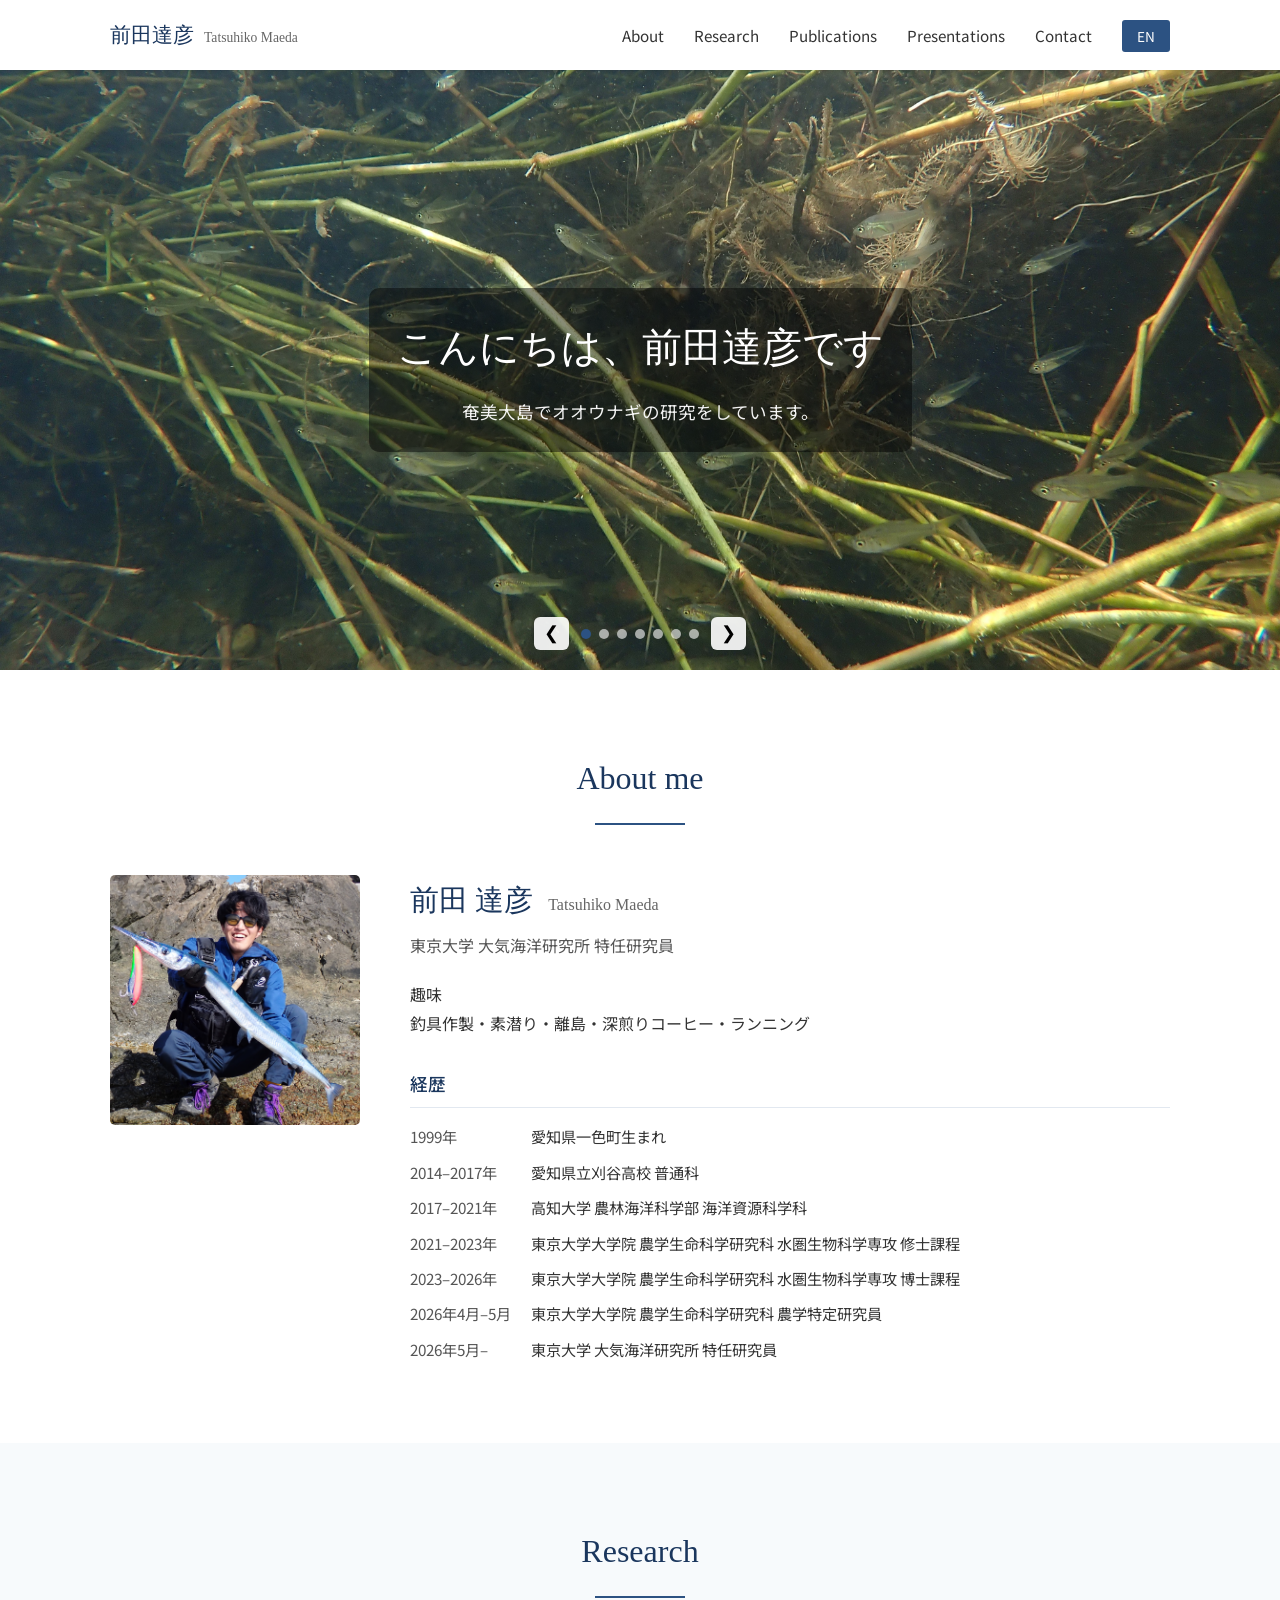
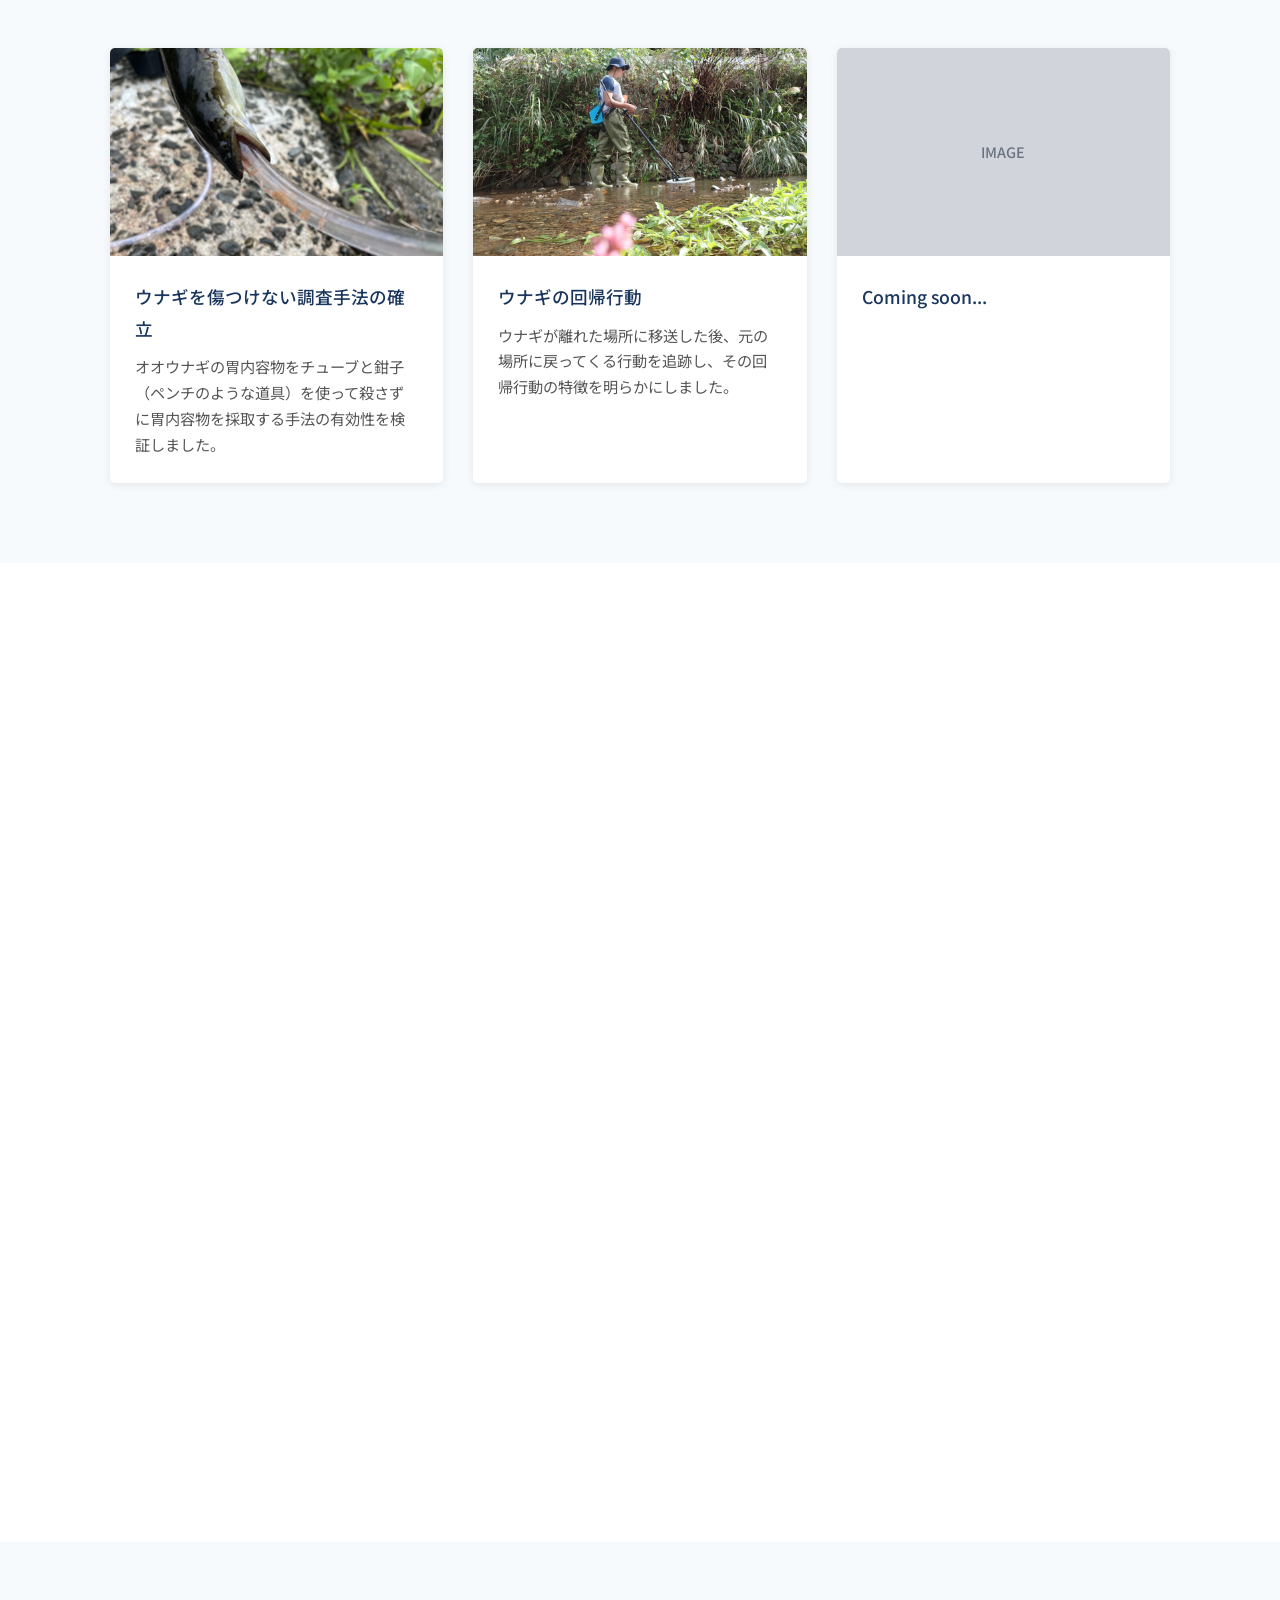
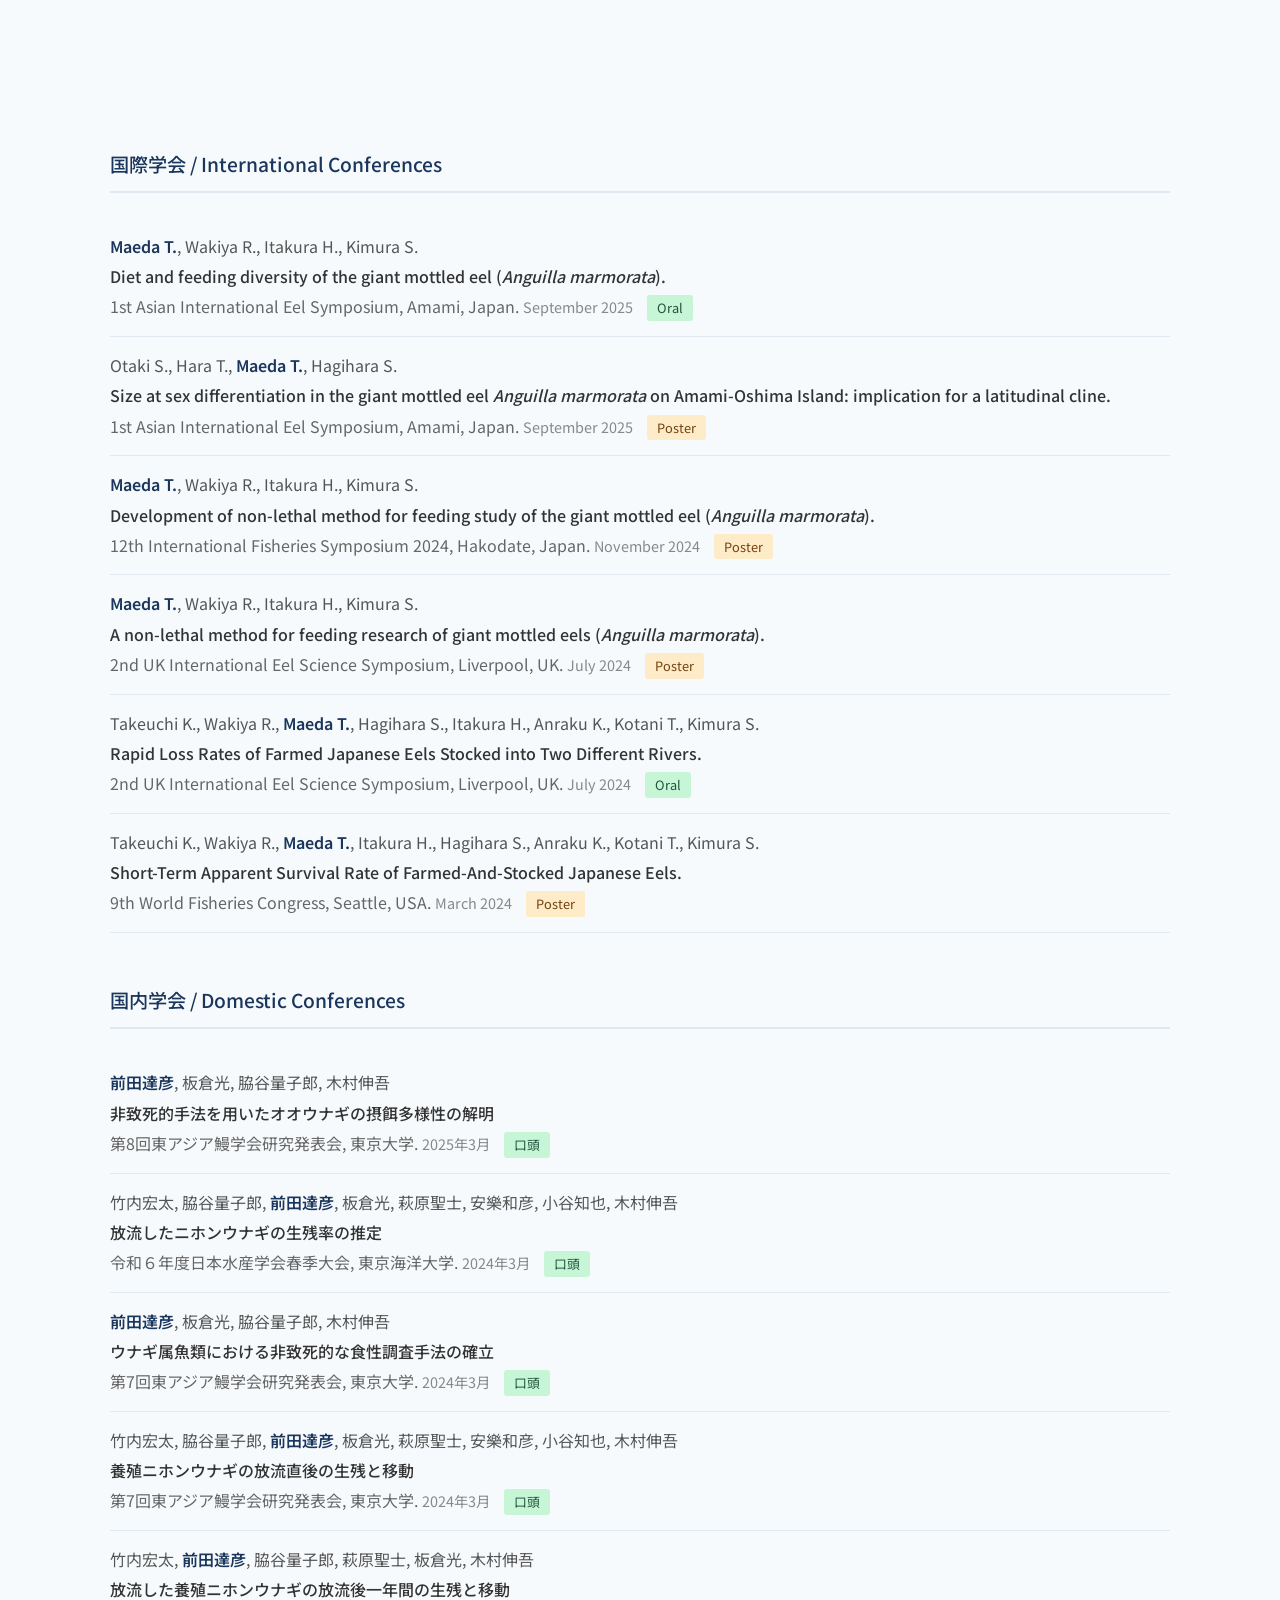
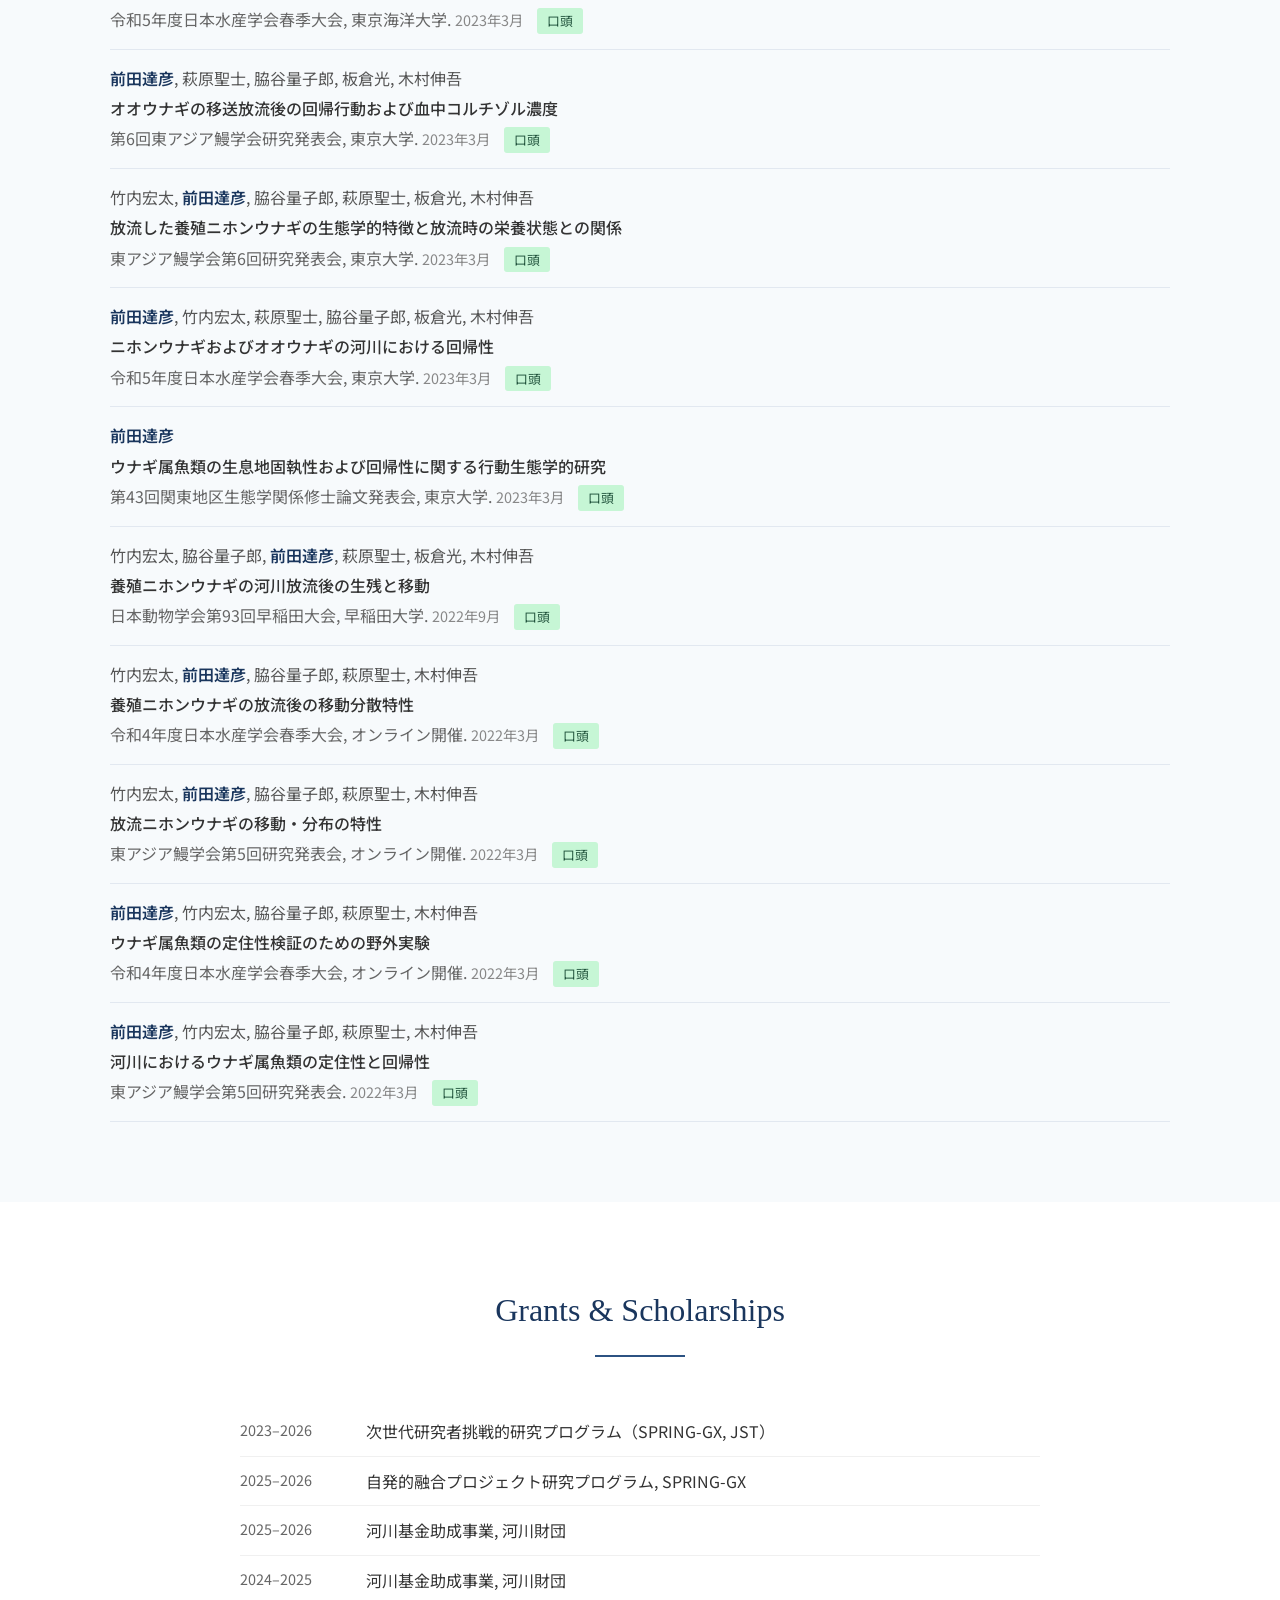
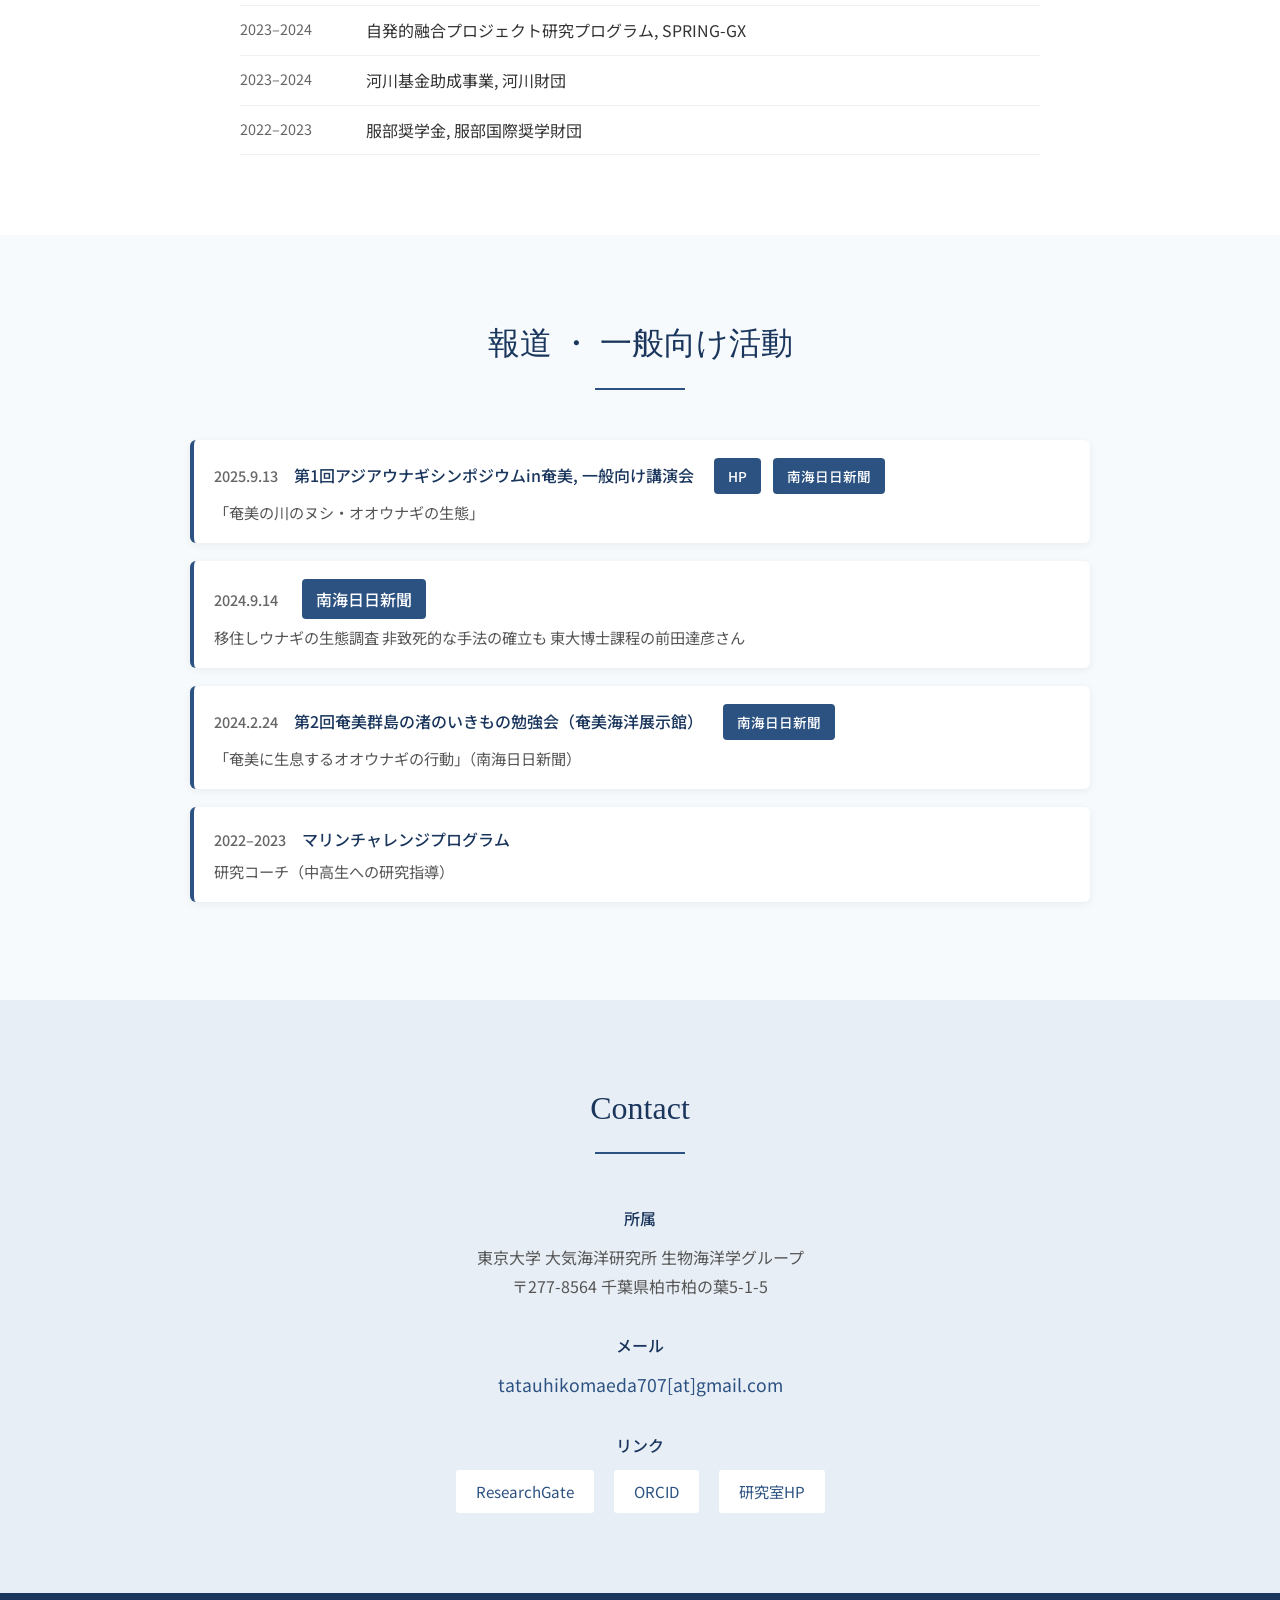
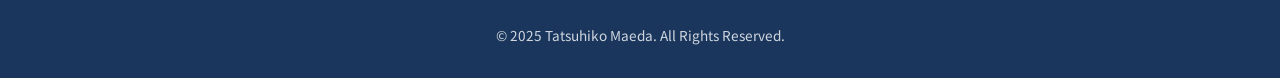
==== commit bbee7ad9: "特任" ====
--- a/index.html
+++ b/index.html
@@ -107,13 +107,12 @@
           <!-- プロフィールテキストエリア -->
           <div class="about-text">
             <h3 class="about-name">前田 達彦<span class="name-en">Tatsuhiko Maeda</span></h3>
-            <p class="about-position">東京大学 農学生命科学研究科 博士課程<br>
-              東京大学 大気海洋研究所 生物海洋学グループ
+            <p class="about-position">東京大学 大気海洋研究所 特任研究員
             </p>
             
             <p class="about-description">
-              趣味：釣り具作製・素潜り・深煎りコーヒー<br>
-              最近はアブラボウズ釣りにハマっています
+              趣味<br>
+              釣具作製・素潜り・離島・深煎りコーヒー・ランニング
             </p>
             
             <!-- 経歴リスト -->
@@ -128,7 +127,11 @@
               <dt>2021–2023年</dt>
               <dd>東京大学大学院 農学生命科学研究科 水圏生物科学専攻 修士課程</dd>
               <dt>2023–2026年</dt>
-              <dd>東京大学大学院 農学生命科学研究科 水圏生物科学専攻 博士課程</dd>
+              <dd>東京大学大学院 農学生命科学研究科 水圏生物科学専攻 博士課程</dd>             
+              <dt>2026年4月–5月</dt>
+              <dd>東京大学大学院 農学生命科学研究科 農学特定研究員</dd>
+              <dt>2026年5月–</dt>
+              <dd>東京大学 大気海洋研究所 特任研究員</dd>
             </dl>
           </div>
         </div>
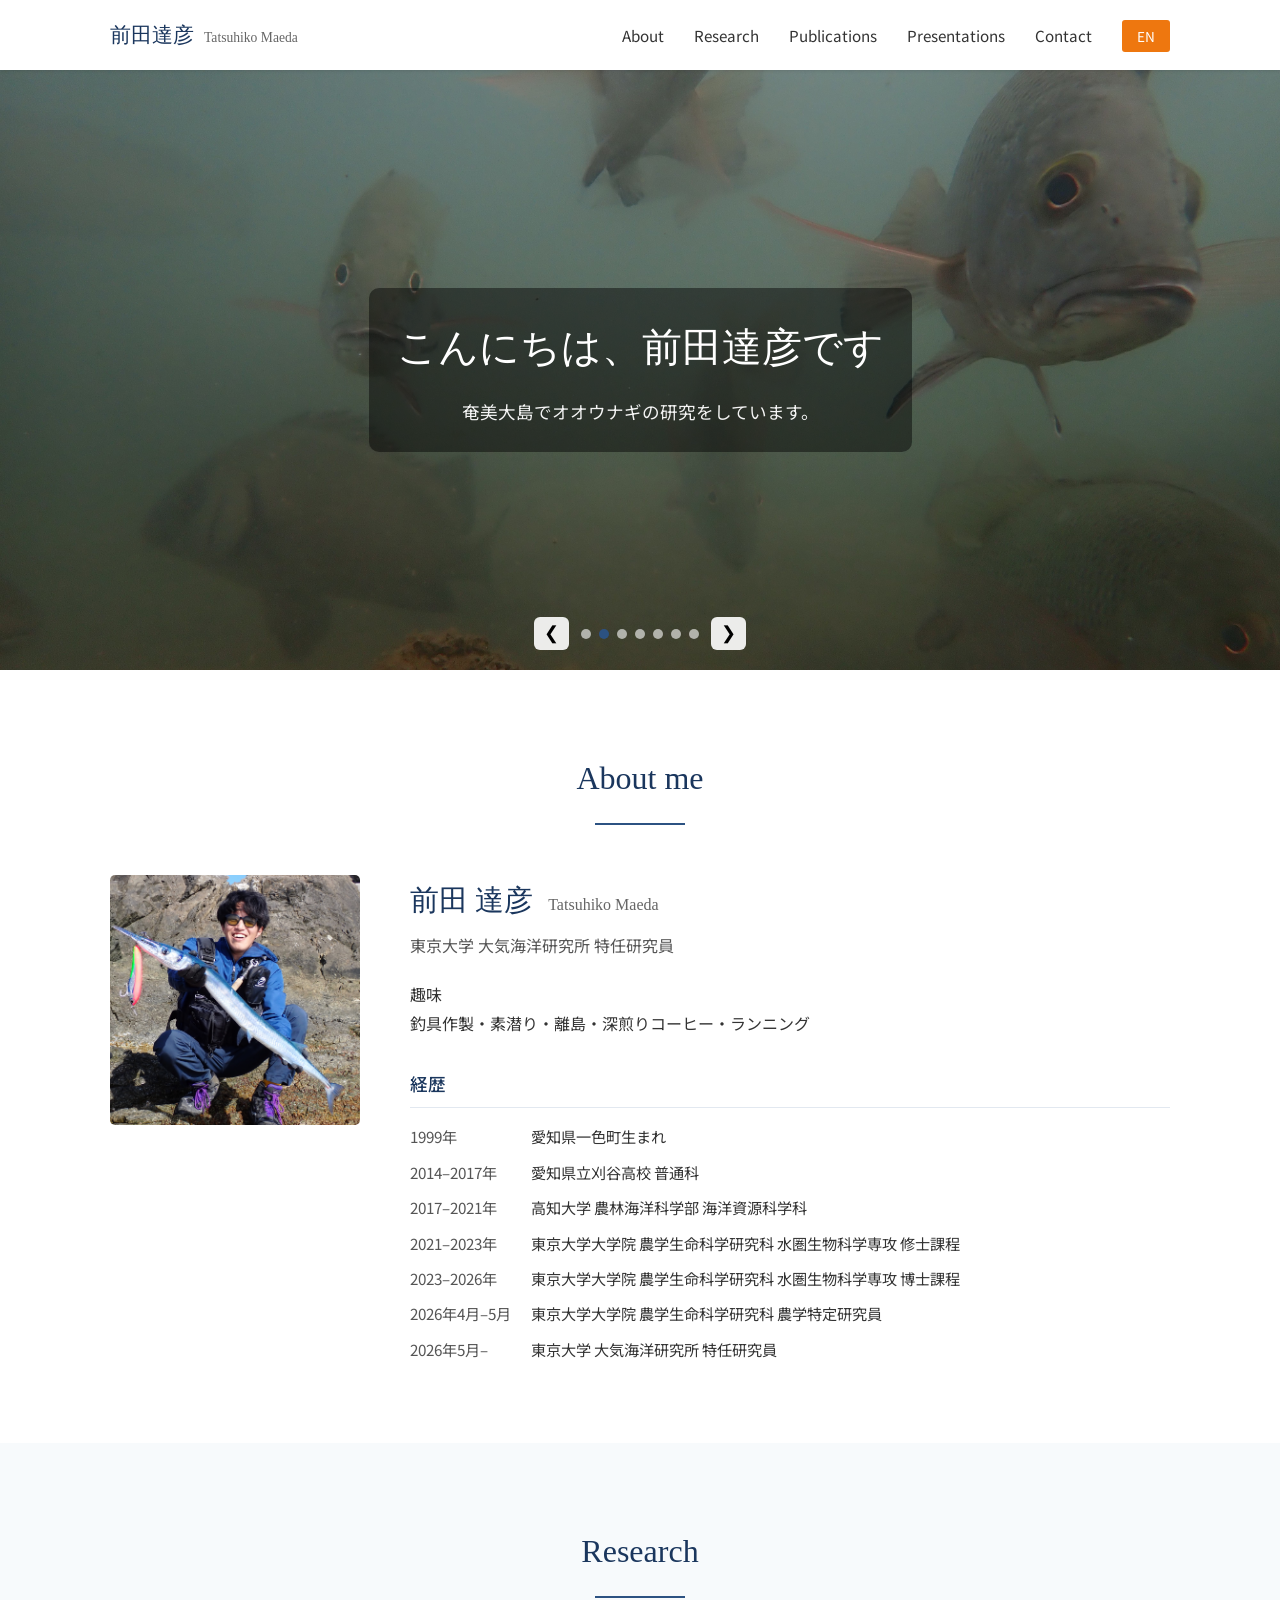
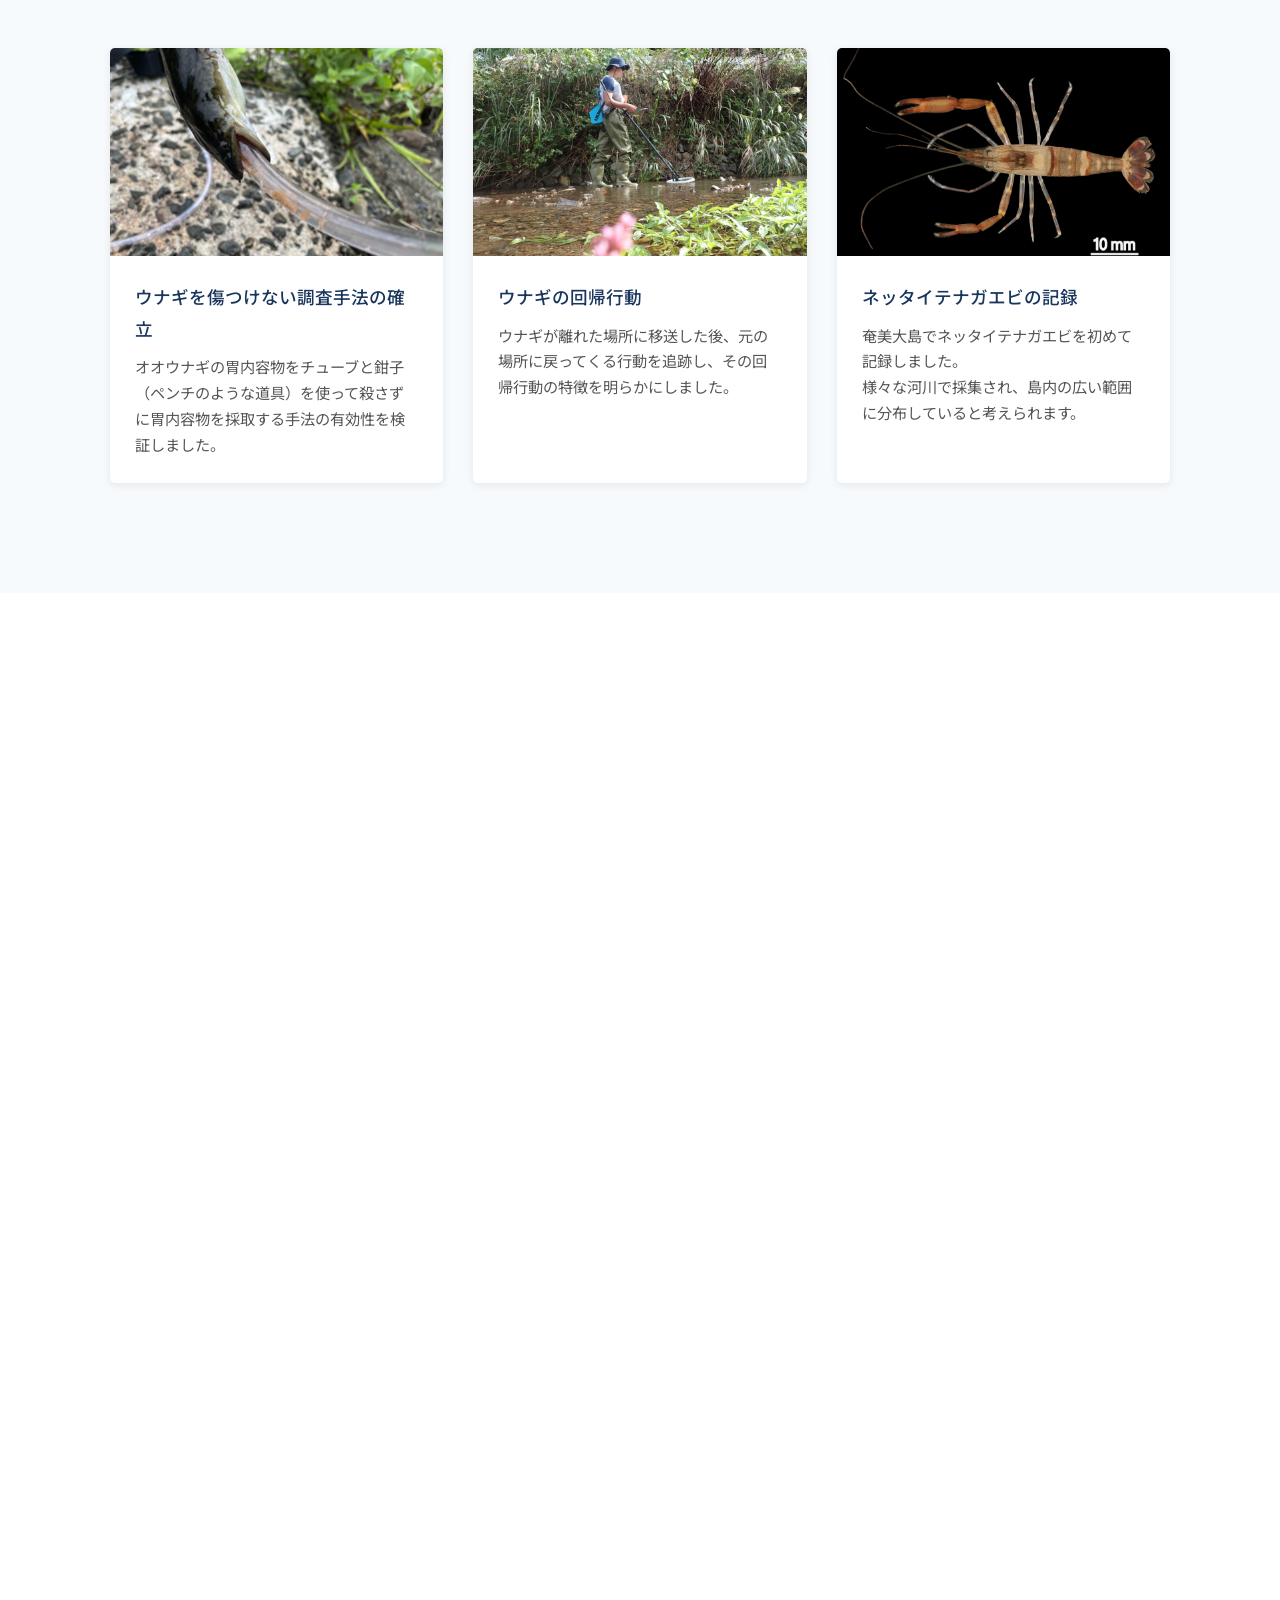
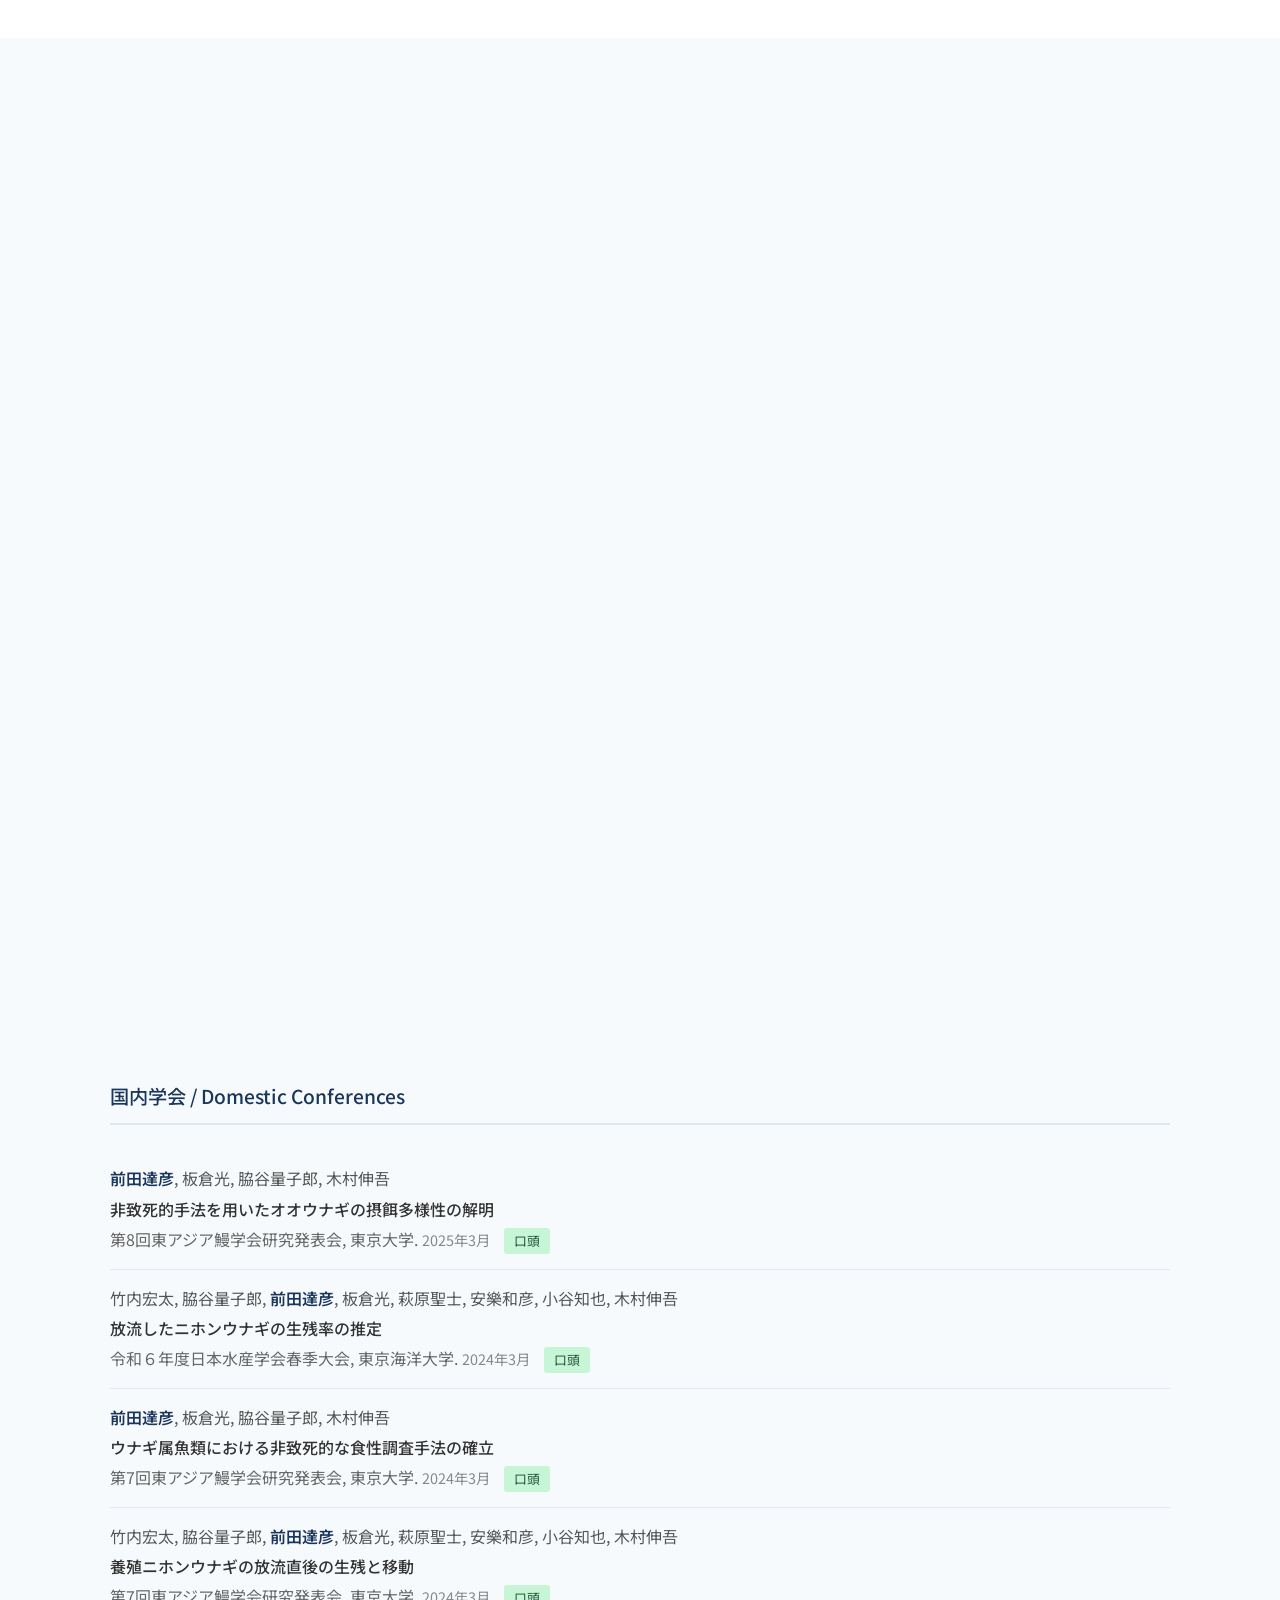
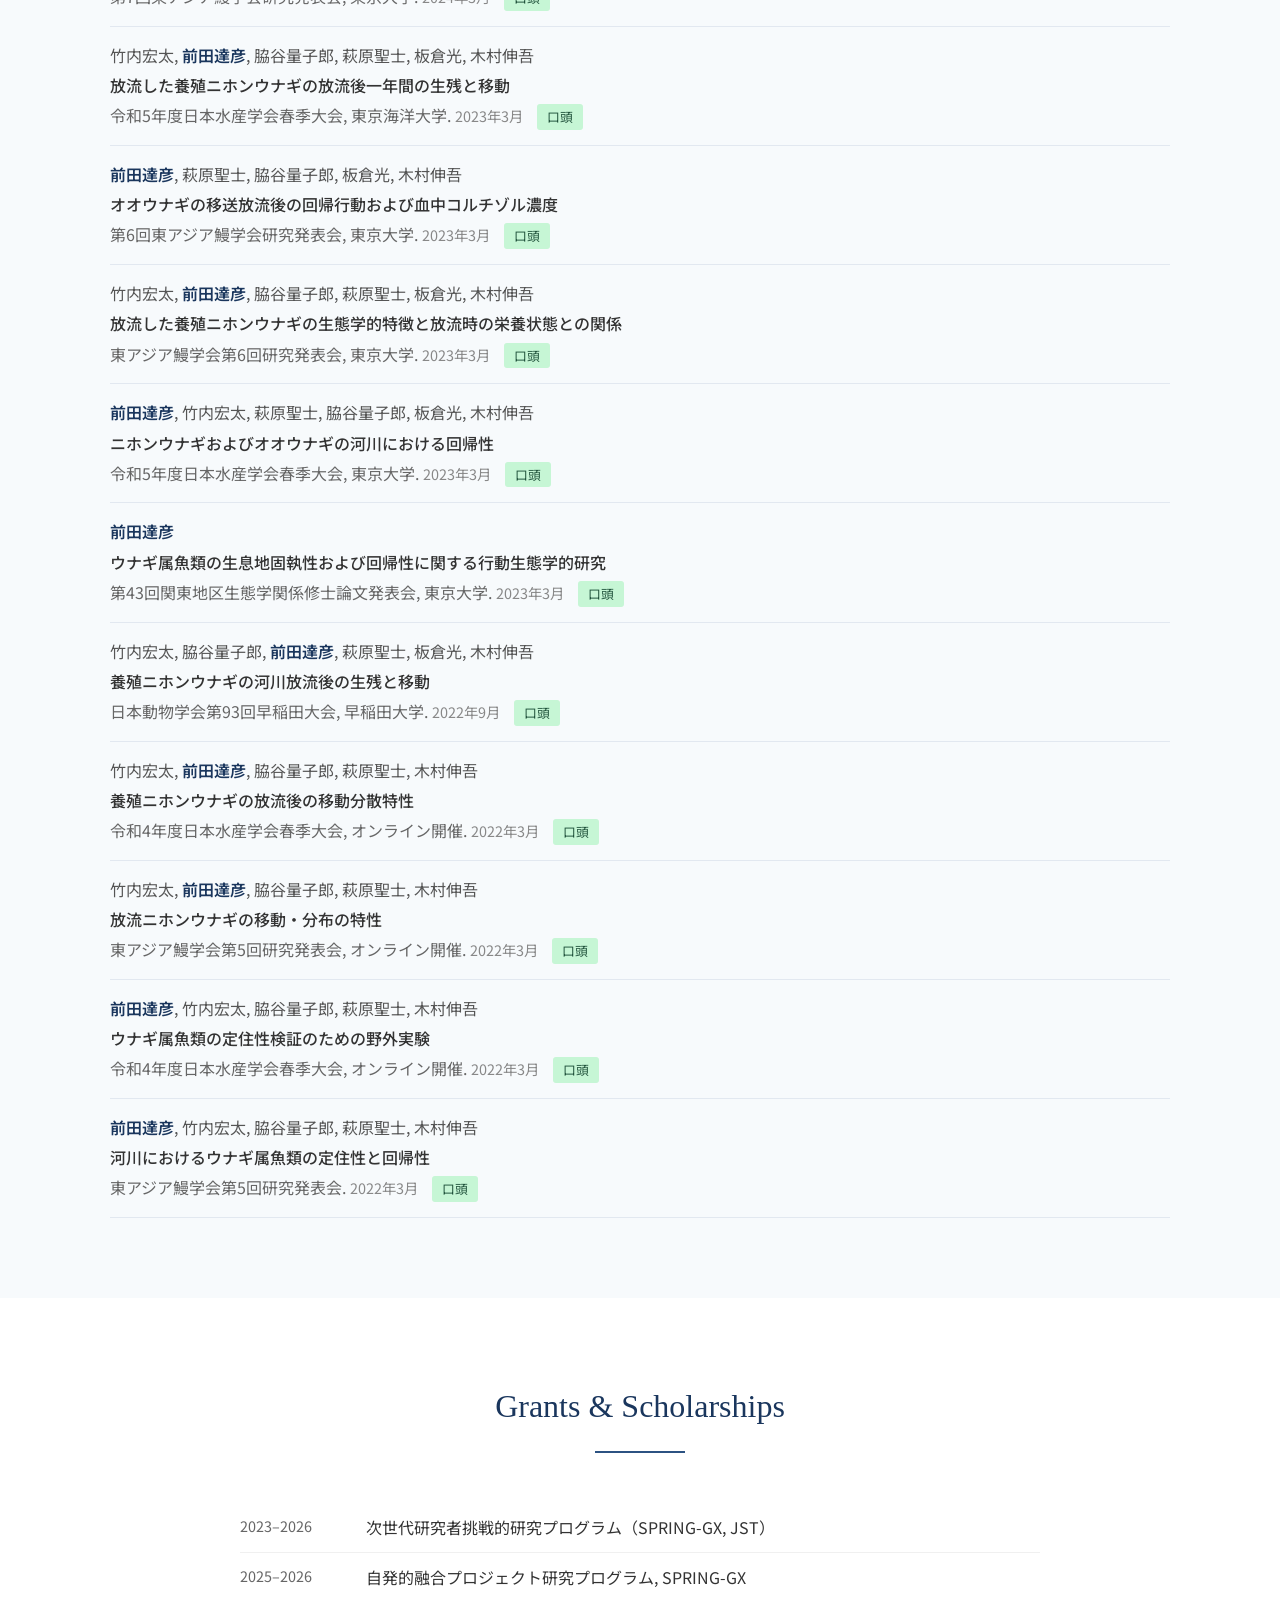
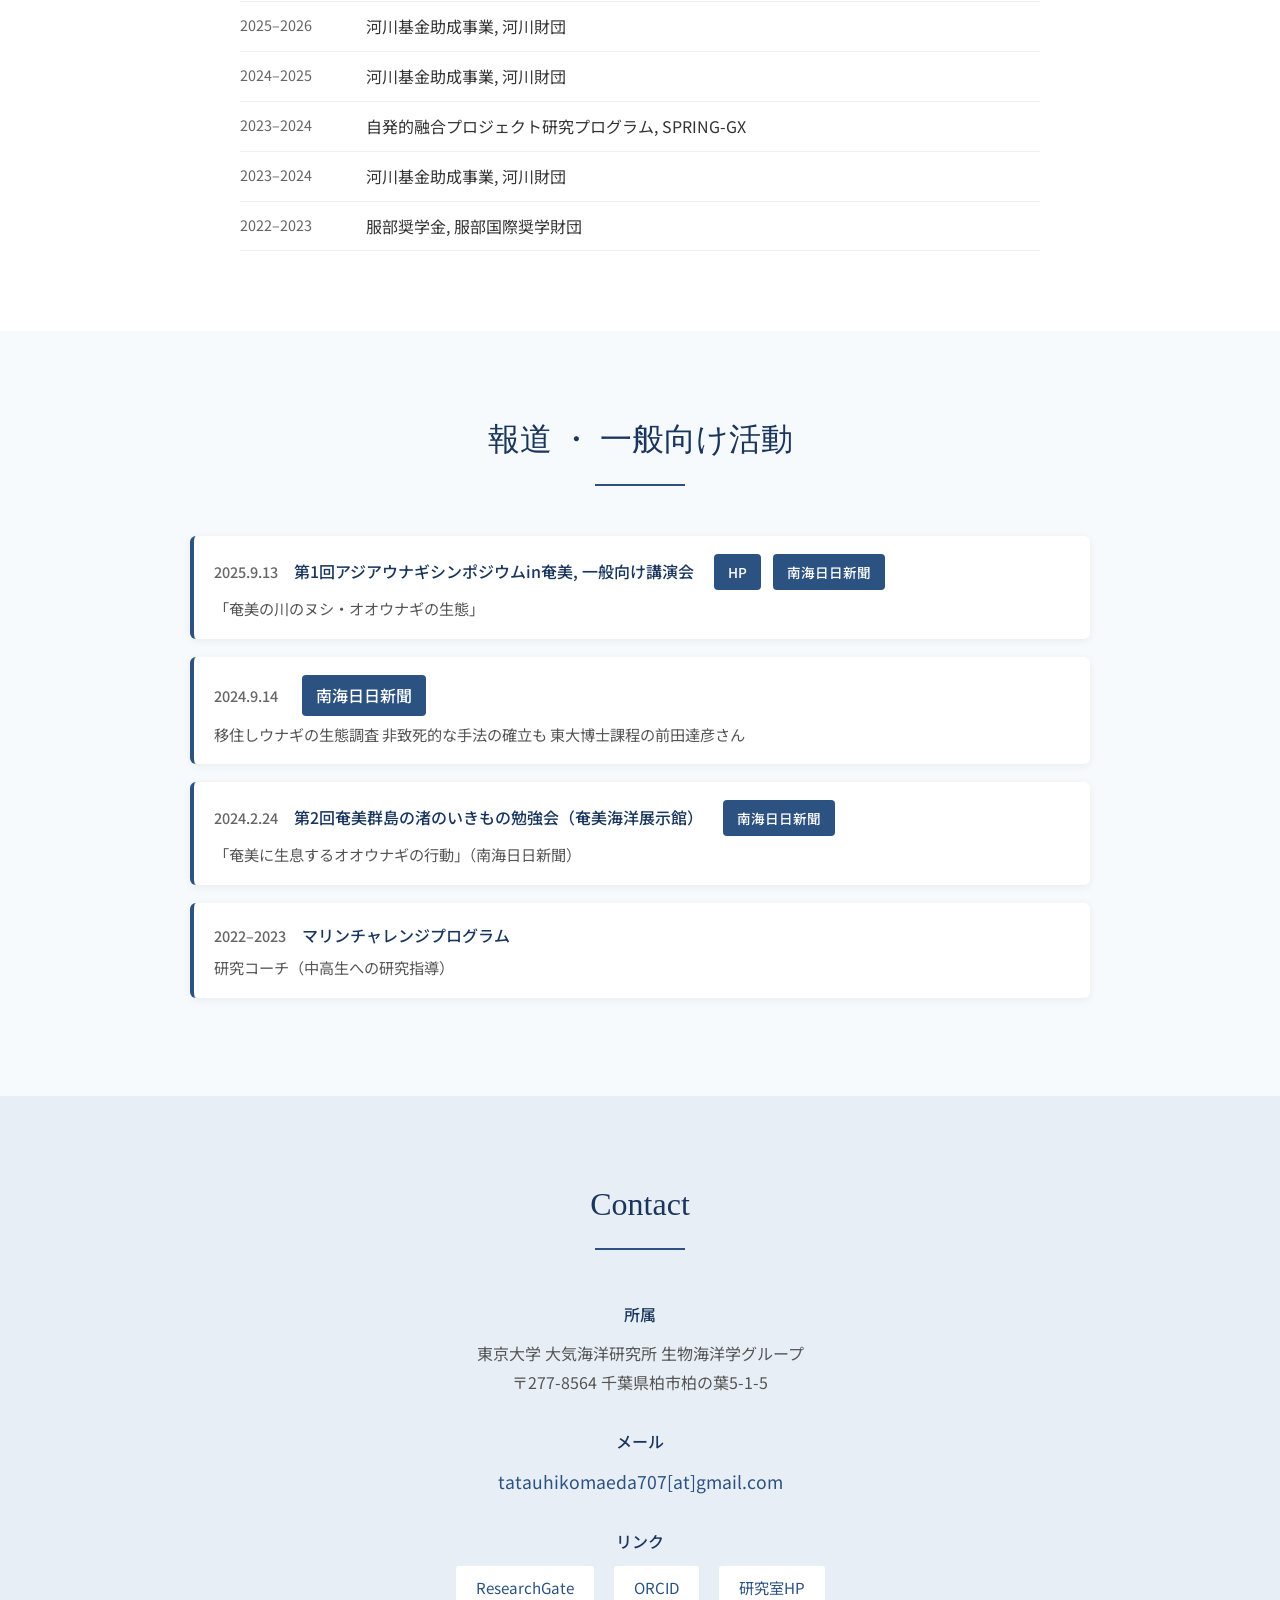
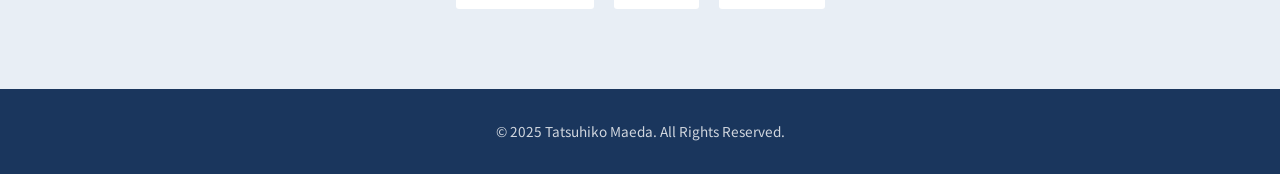
==== commit 776650c8: "macro" ====
--- a/index.html
+++ b/index.html
@@ -161,7 +161,7 @@
           <!-- 研究テーマ2 -->
           <article class="research-card fade-in delay-2">
             <div class="research-image">
-              <img src="image/rfid_survey.JPG" alt="研究テーマ1">
+              <img src="image/rfid_survey.JPG" alt="研究テーマ2">
             </div>
             <div class="research-body">
               <h3 class="research-title"><a href="#pub-homing" style="color: inherit; text-decoration: none;">ウナギの回帰行動</a></h3>
@@ -174,12 +174,13 @@
           <!-- 研究テーマ3 -->
           <article class="research-card fade-in delay-3">
             <div class="research-image">
-              <div class="image-placeholder">IMAGE</div>
+              <img src="image/ネッタイテナガ_revise.png" alt="研究テーマ3">
             </div>
             <div class="research-body">
-              <h3 class="research-title">Coming soon...</h3>
+              <h3 class="research-title"><a href="#macrobrachium" style="color: inherit; text-decoration: none;">ネッタイテナガエビの記録</h3>
               <p class="research-description">
-                
+                奄美大島でネッタイテナガエビを初めて記録しました。<br>
+                様々な河川で採集され、島内の広い範囲に分布していると考えられます。
               </p>
             </div>
           </article>
@@ -212,6 +213,13 @@
               <span class="pub-title">Can displaced <i>Anguilla marmorata</i> return to their original habitat? Daily tracking study of their homing behavior.</span>
               <span class="pub-journal">Journal of Fish Biology, 105(3), 998–1003.</span>
               <a href="https://doi.org/10.1111/jfb.15824" class="pub-link" target="_blank" rel="noopener">DOI</a>
+            </li>
+             <li id="macrobrachium" class="publication-item">
+              <span class="pub-authors"><span class="author-me">前田達彦</span>, 打和宏介, 福家悠介.</span>
+              <span class="pub-year">(in press)</span>
+              <span class="pub-title">奄美大島におけるネッタイテナガエビの初記録.</span>
+              <span class="pub-journal">Fauna Ryukyuana.</span>
+              <a href="＠" class="pub-link" target="_blank" rel="noopener">Coming soon...</a>
             </li>
           </ol>
         </div>
--- a/style.css
+++ b/style.css
@@ -169,7 +169,7 @@
 
 /* 言語切り替えボタン */
 .lang-switch a {
-  background-color: #2c5282;
+  background-color: #ee770f;
   color: #fff !important;
   padding: 6px 15px;
   border-radius: 3px;
@@ -177,7 +177,7 @@
 }
 
 .lang-switch a:hover {
-  background-color: #1a365d;
+  background-color: #ee770f;
 }
 
 .lang-switch a::after {
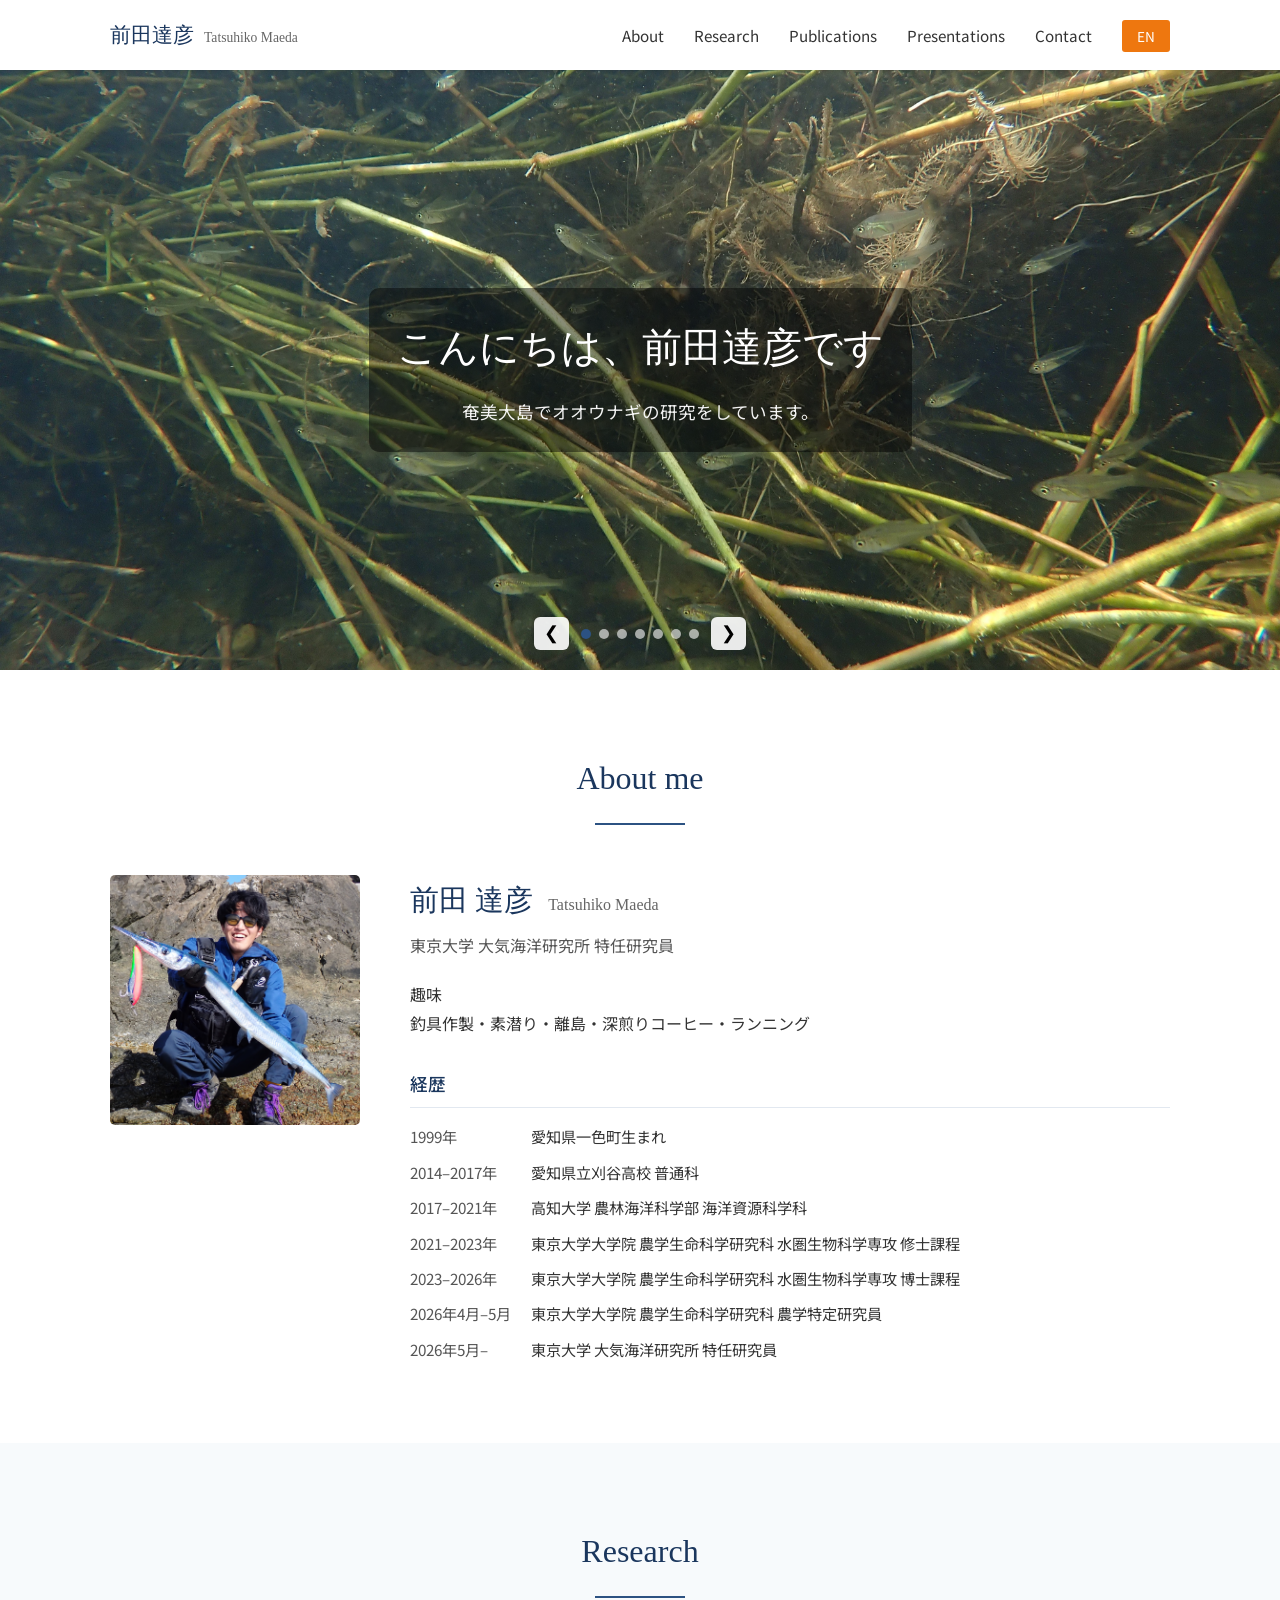
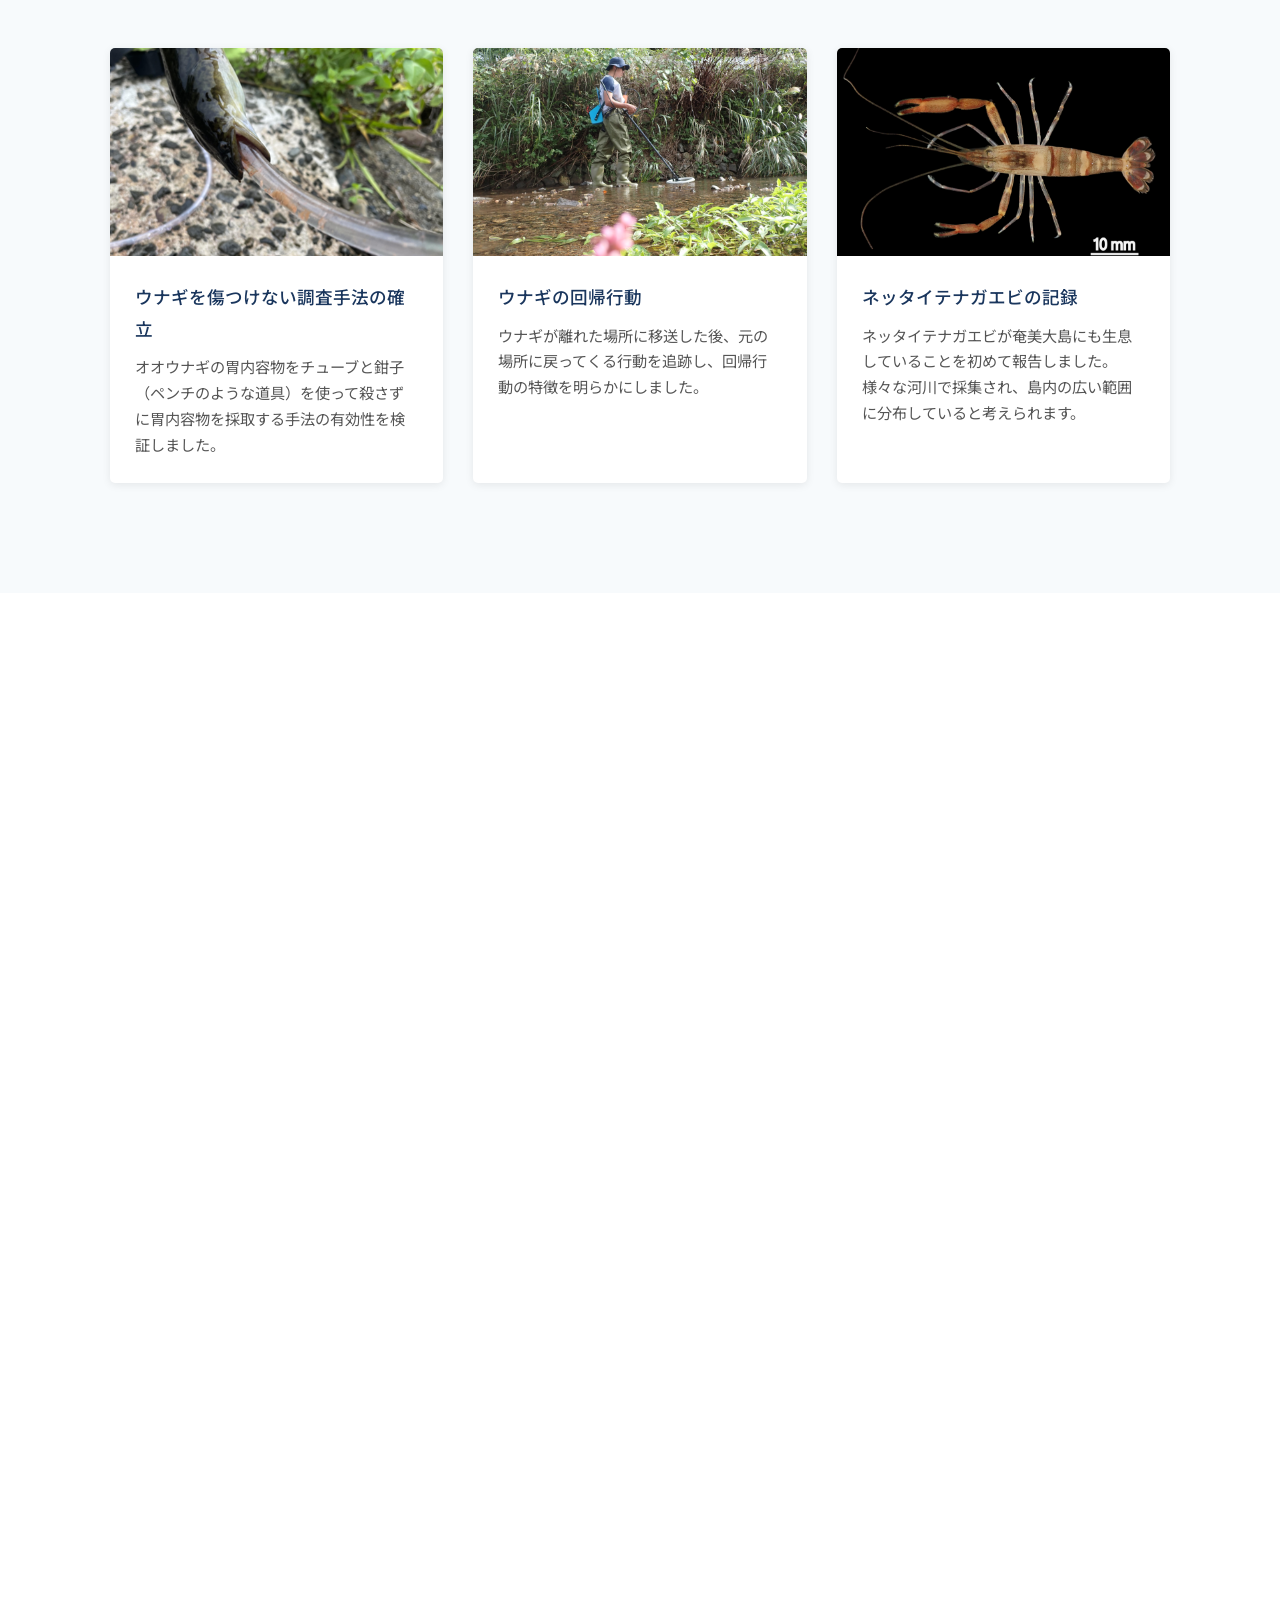
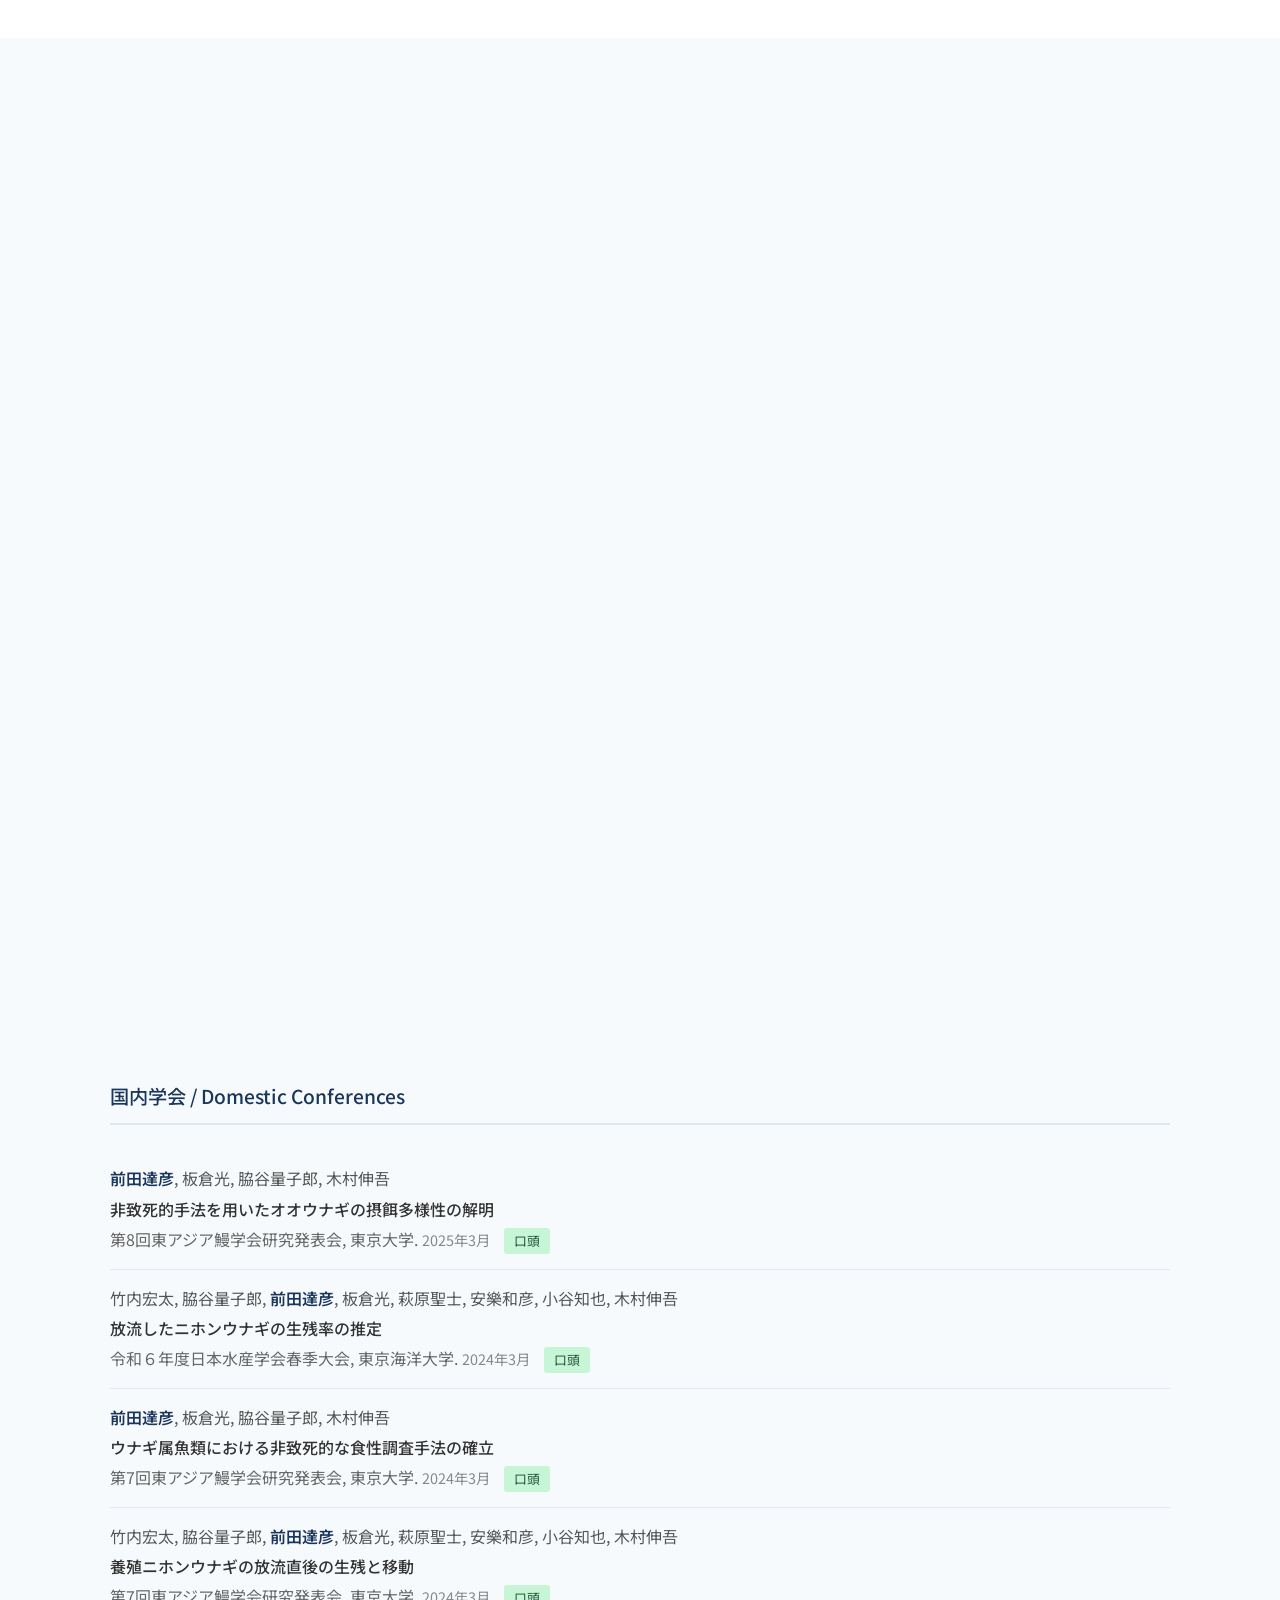
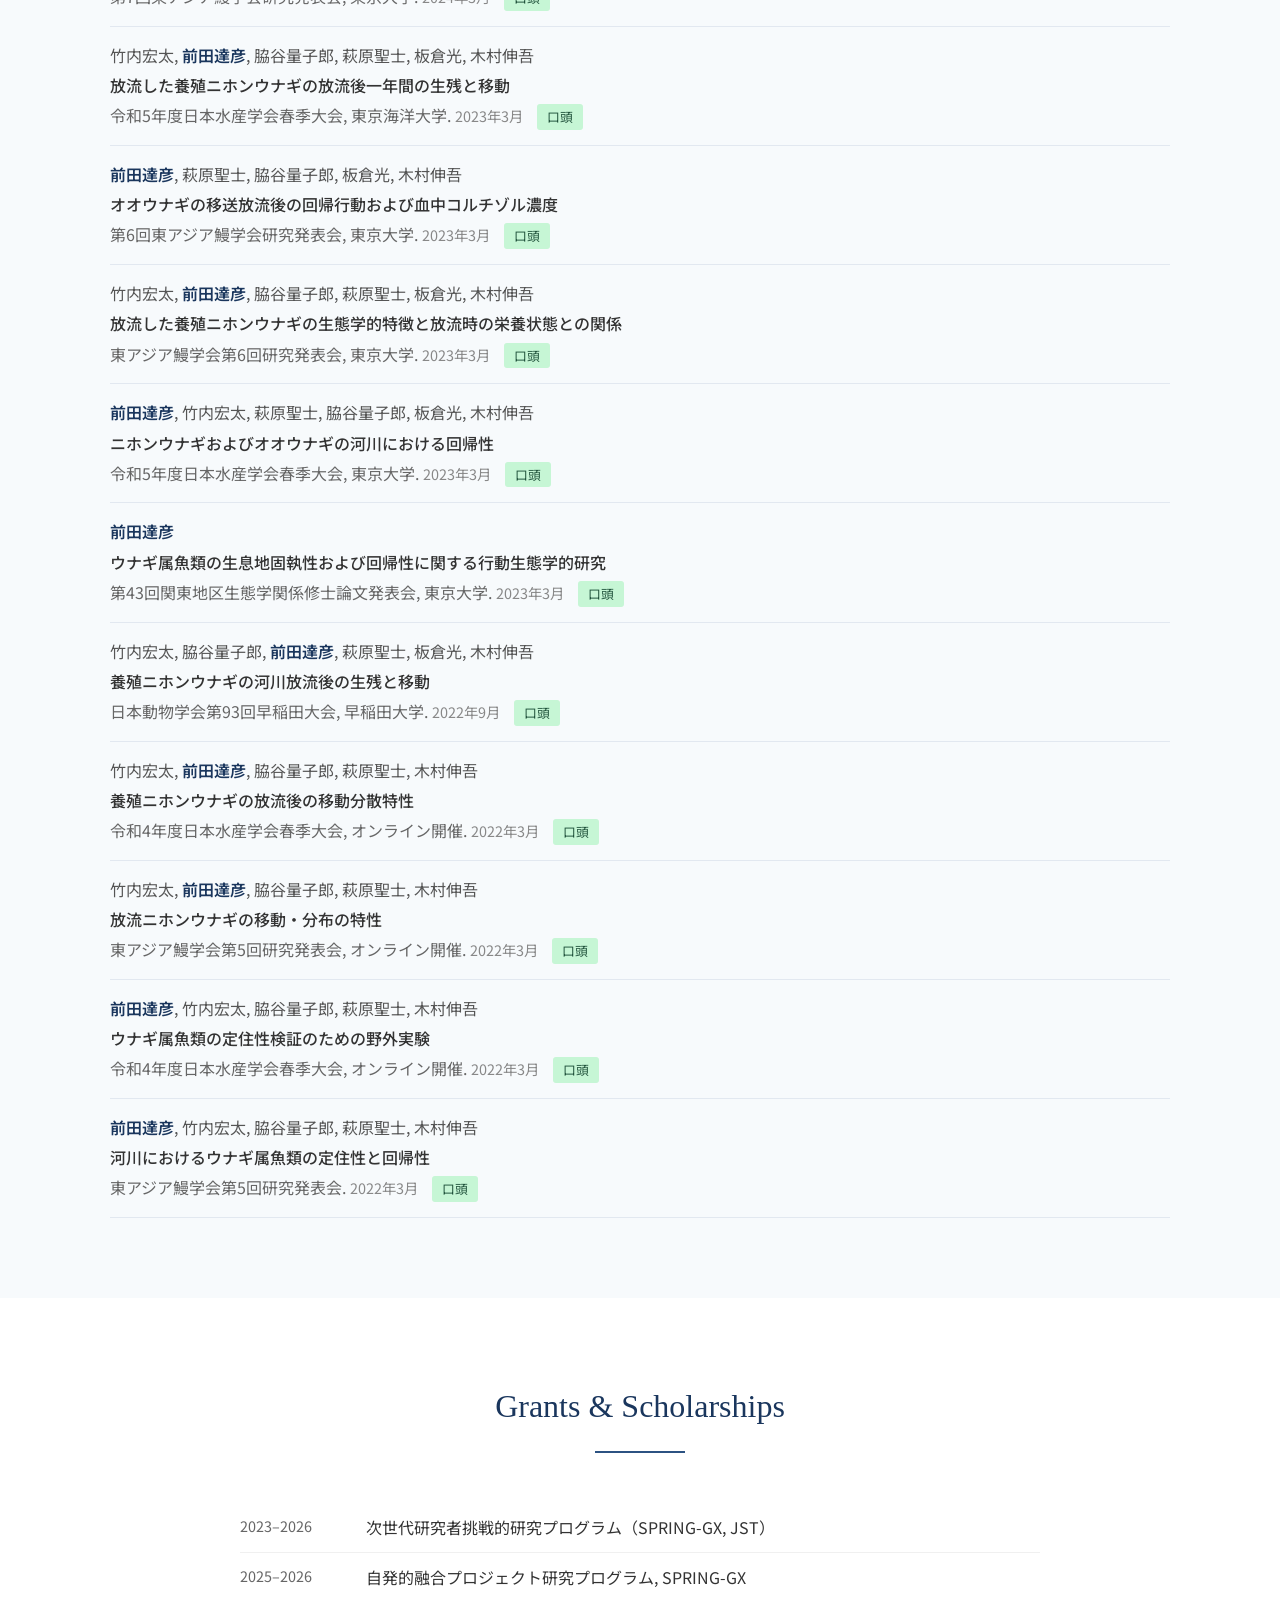
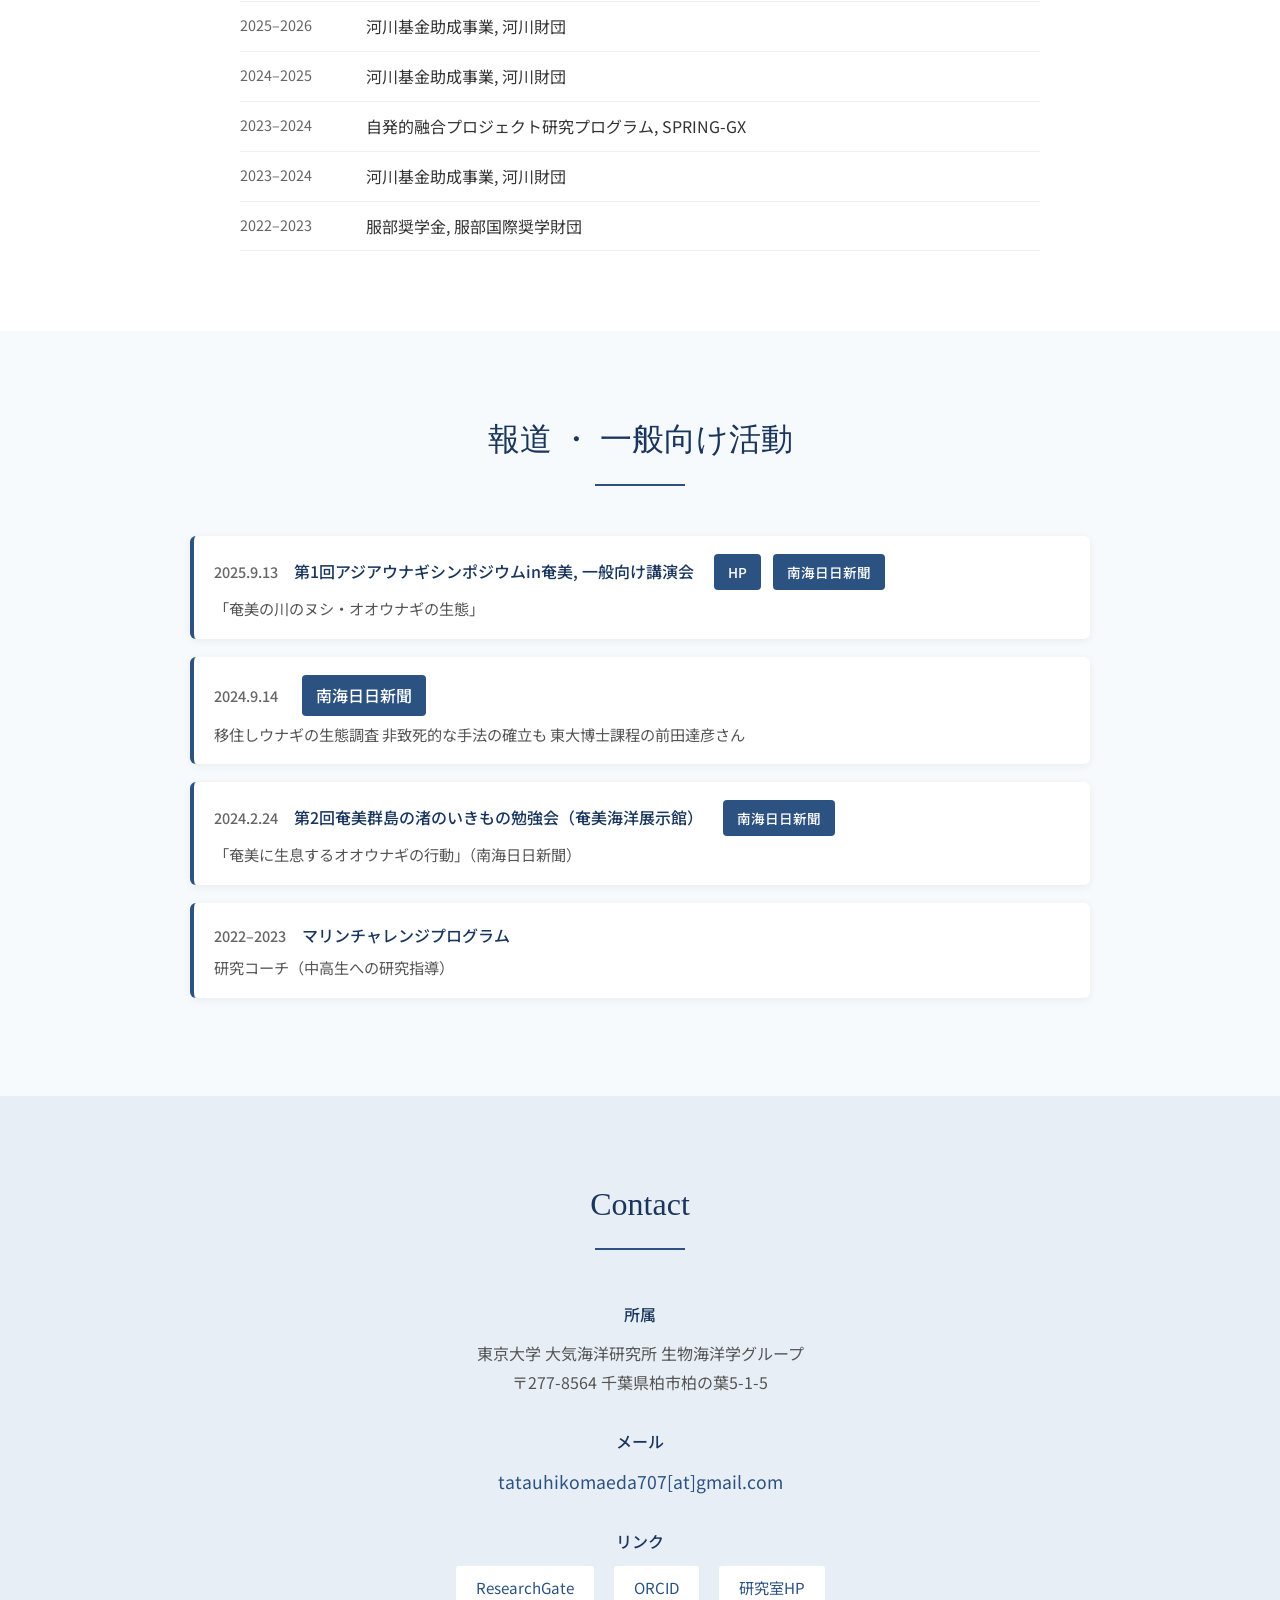
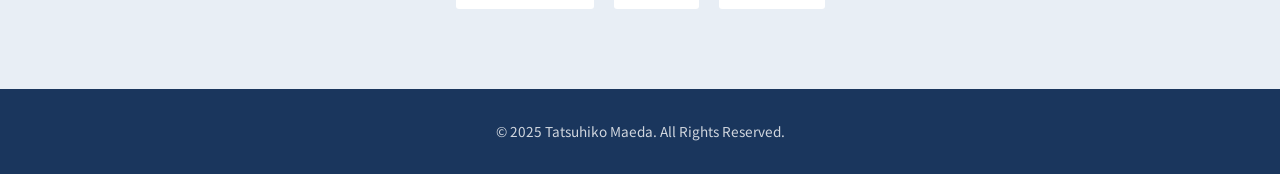
==== commit 6296269a: "ネッタイテナガ" ====
--- a/index.html
+++ b/index.html
@@ -166,7 +166,7 @@
             <div class="research-body">
               <h3 class="research-title"><a href="#pub-homing" style="color: inherit; text-decoration: none;">ウナギの回帰行動</a></h3>
               <p class="research-description">
-                ウナギが離れた場所に移送した後、元の場所に戻ってくる行動を追跡し、その回帰行動の特徴を明らかにしました。
+                ウナギが離れた場所に移送した後、元の場所に戻ってくる行動を追跡し、回帰行動の特徴を明らかにしました。
               </p>
             </div>
           </article>
@@ -179,7 +179,7 @@
             <div class="research-body">
               <h3 class="research-title"><a href="#macrobrachium" style="color: inherit; text-decoration: none;">ネッタイテナガエビの記録</h3>
               <p class="research-description">
-                奄美大島でネッタイテナガエビを初めて記録しました。<br>
+                ネッタイテナガエビが奄美大島にも生息していることを初めて報告しました。<br>
                 様々な河川で採集され、島内の広い範囲に分布していると考えられます。
               </p>
             </div>
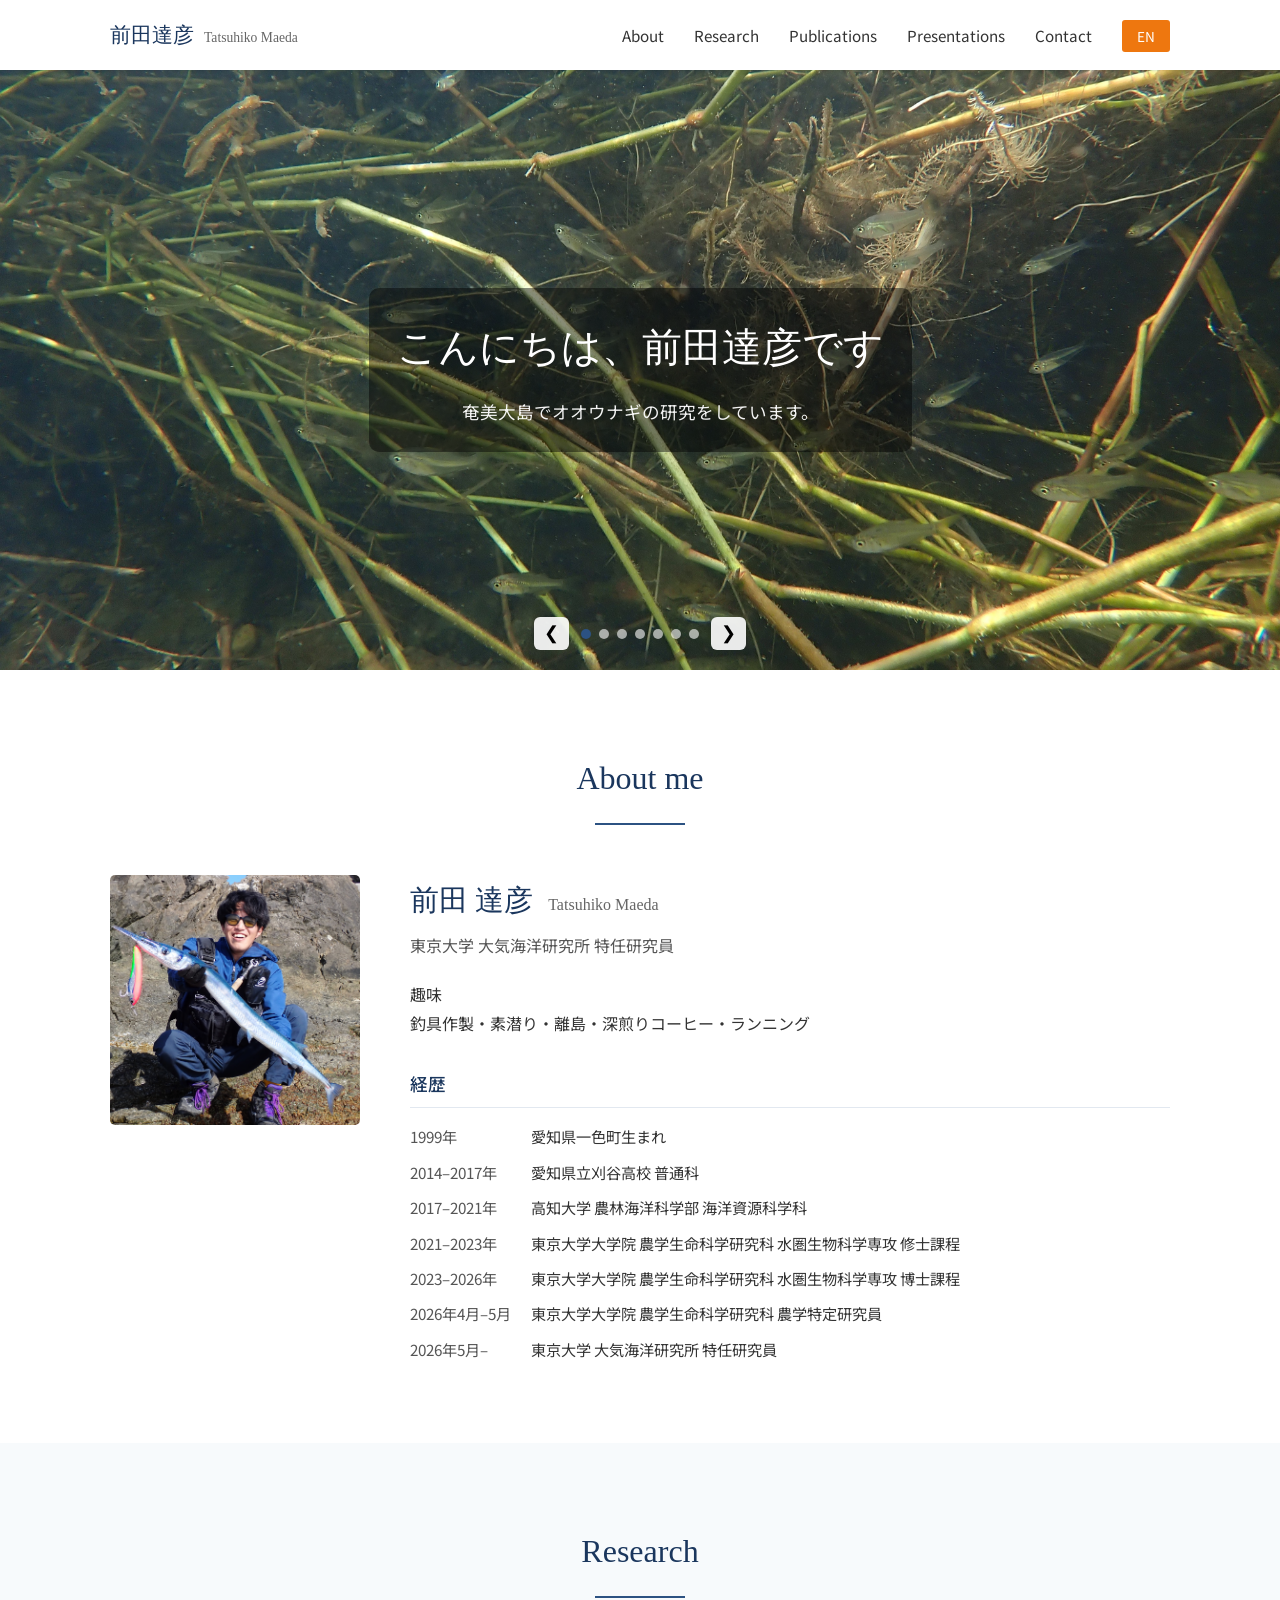
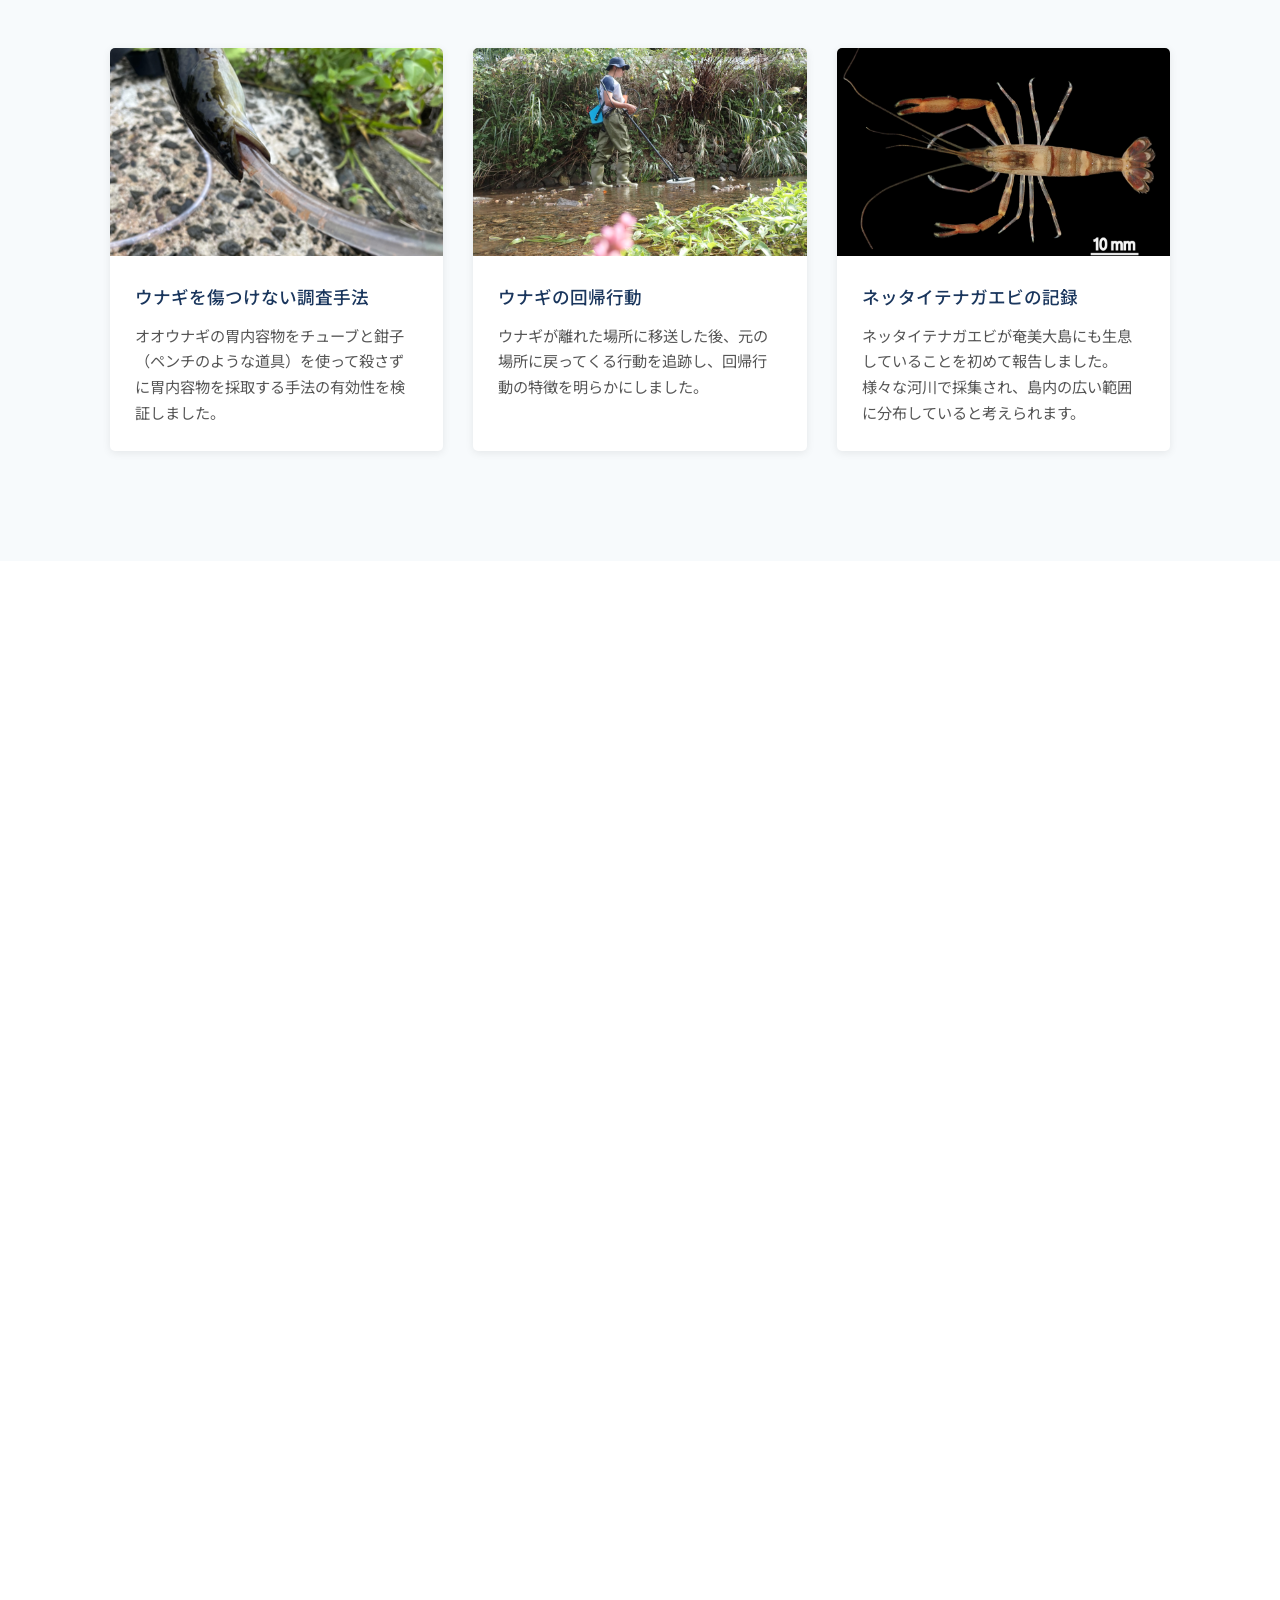
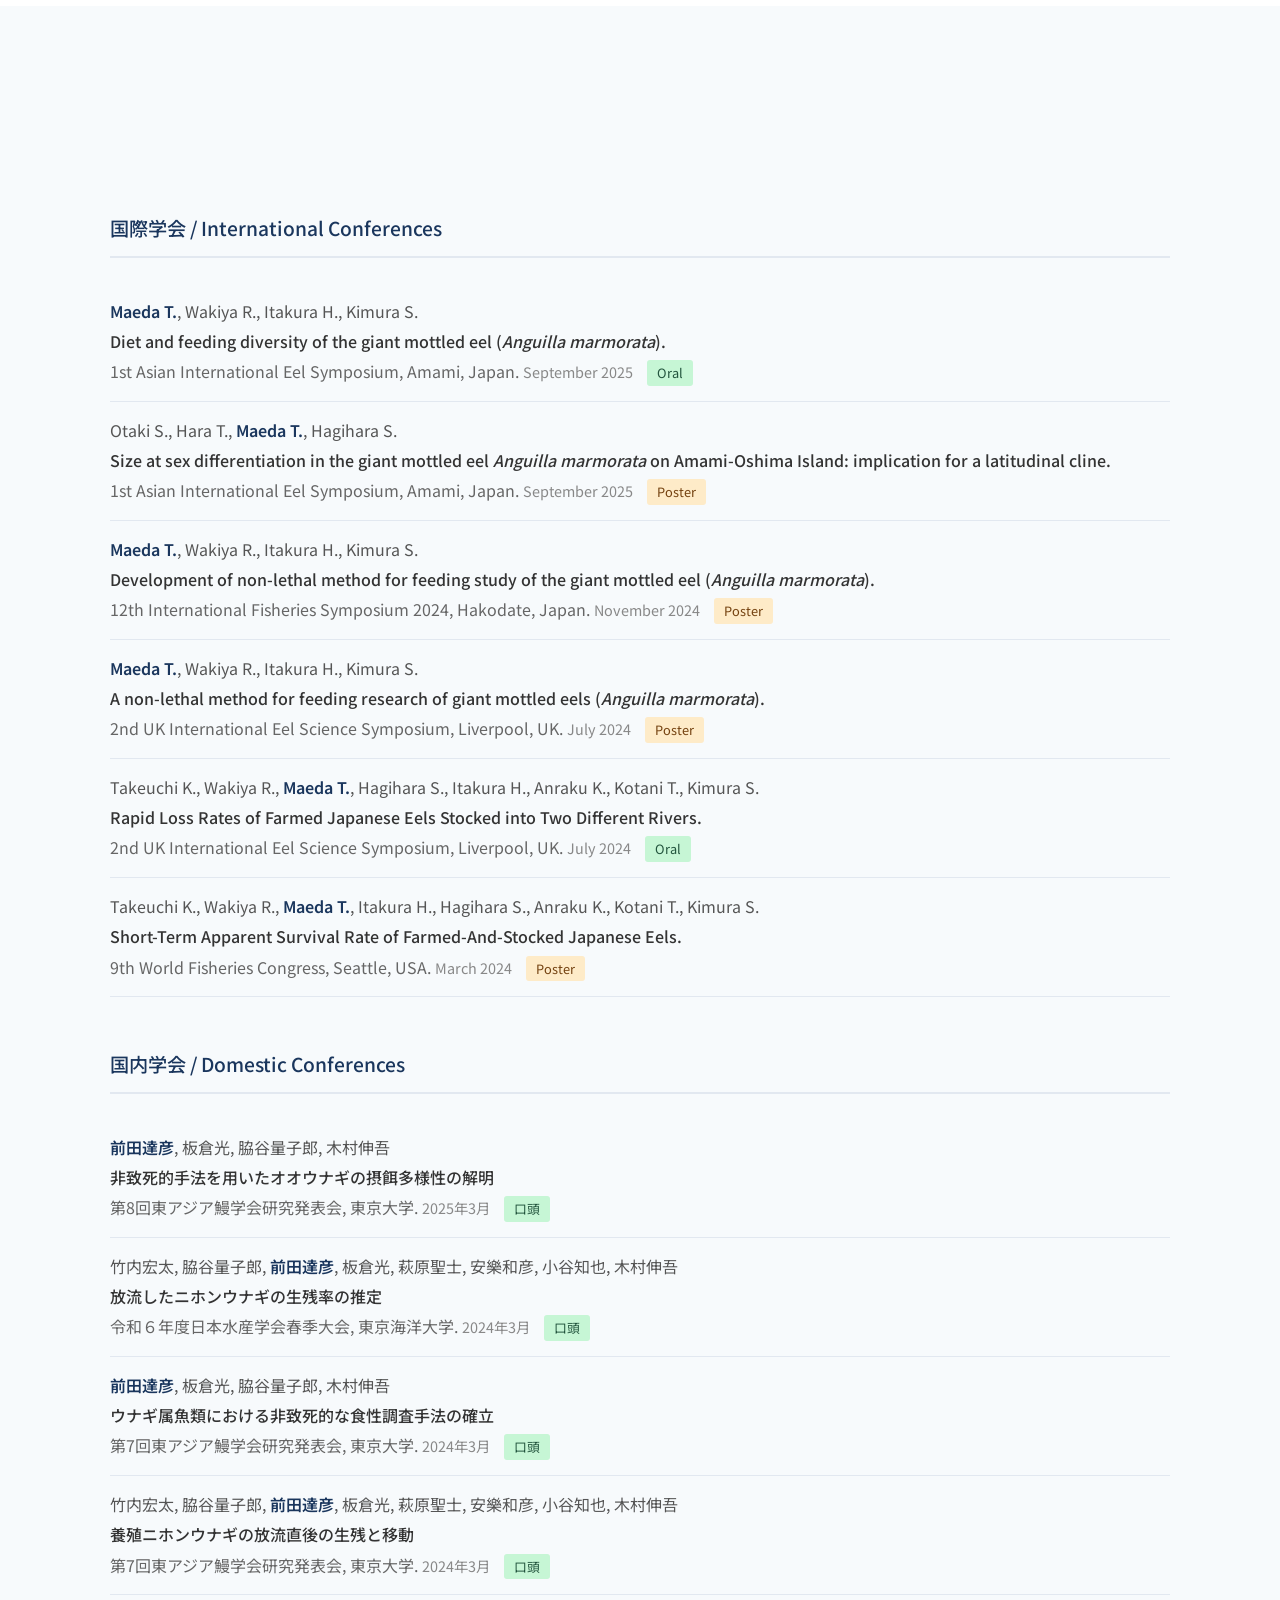
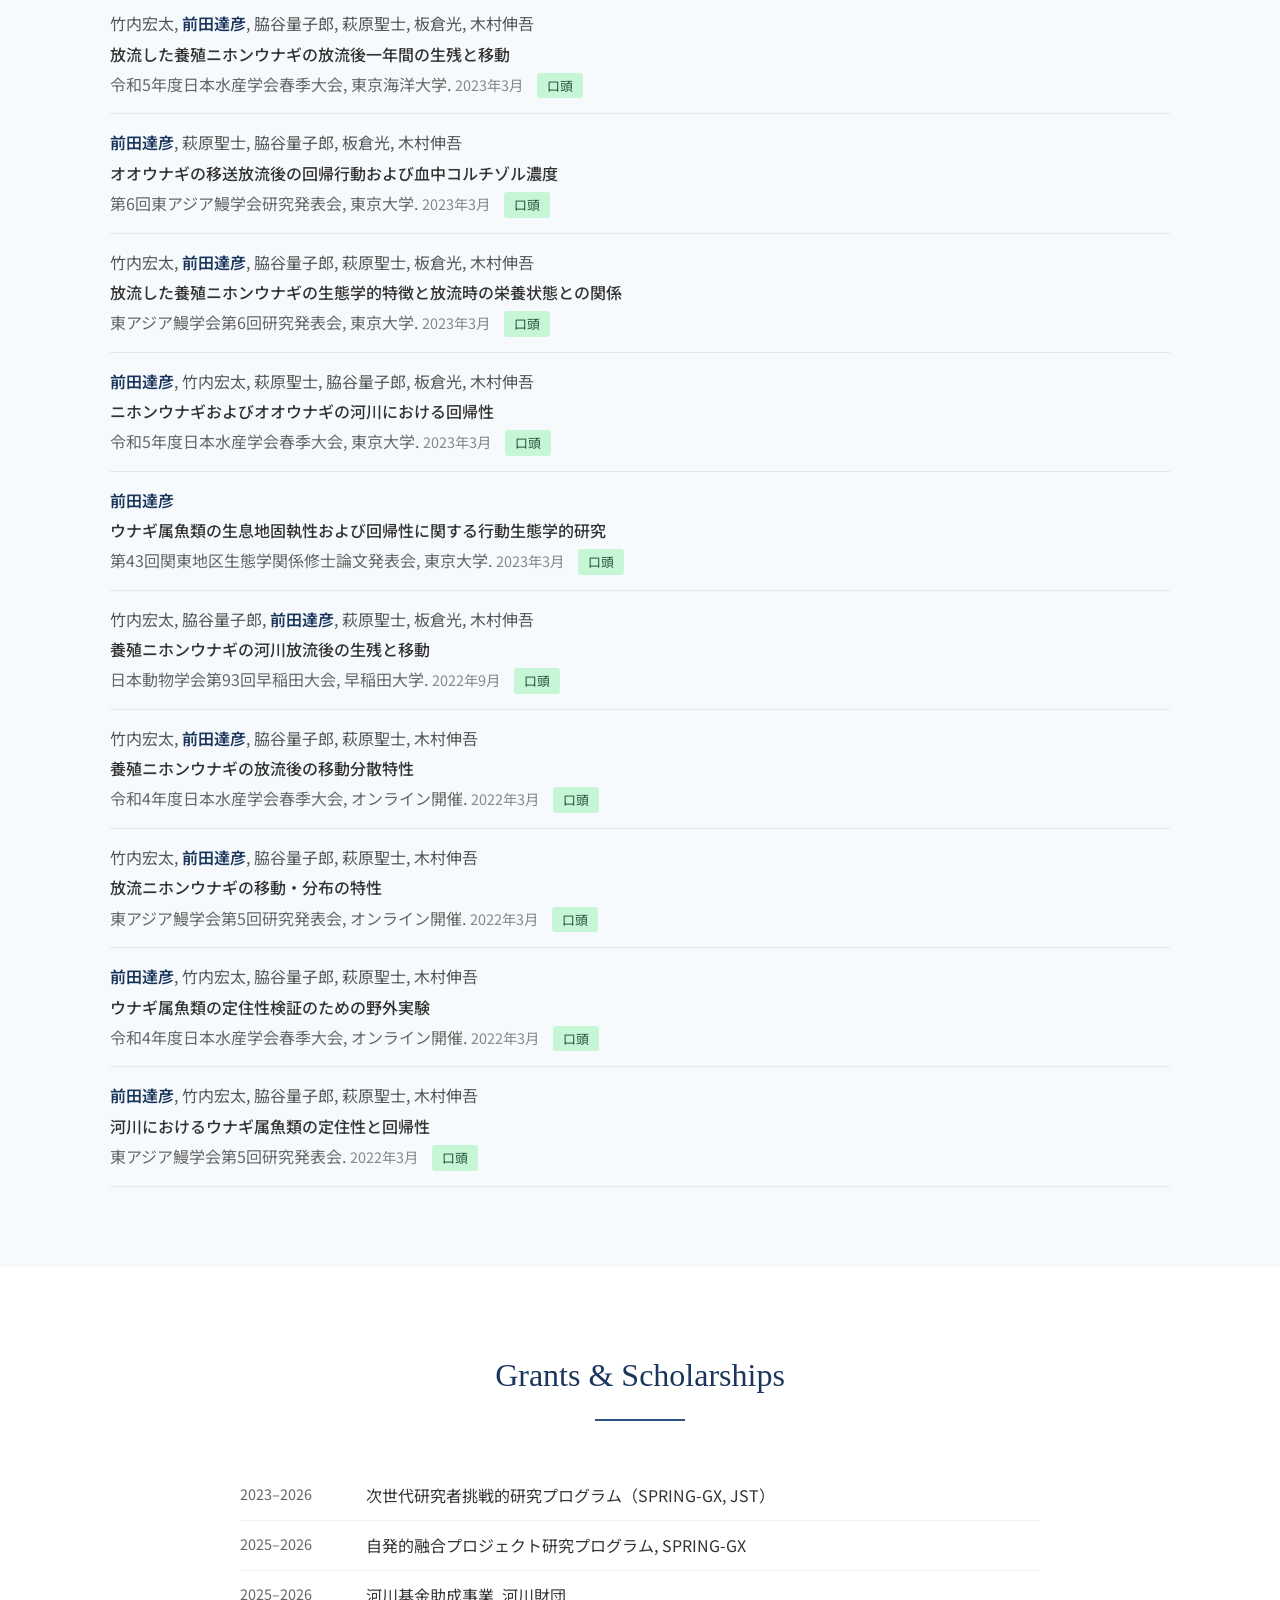
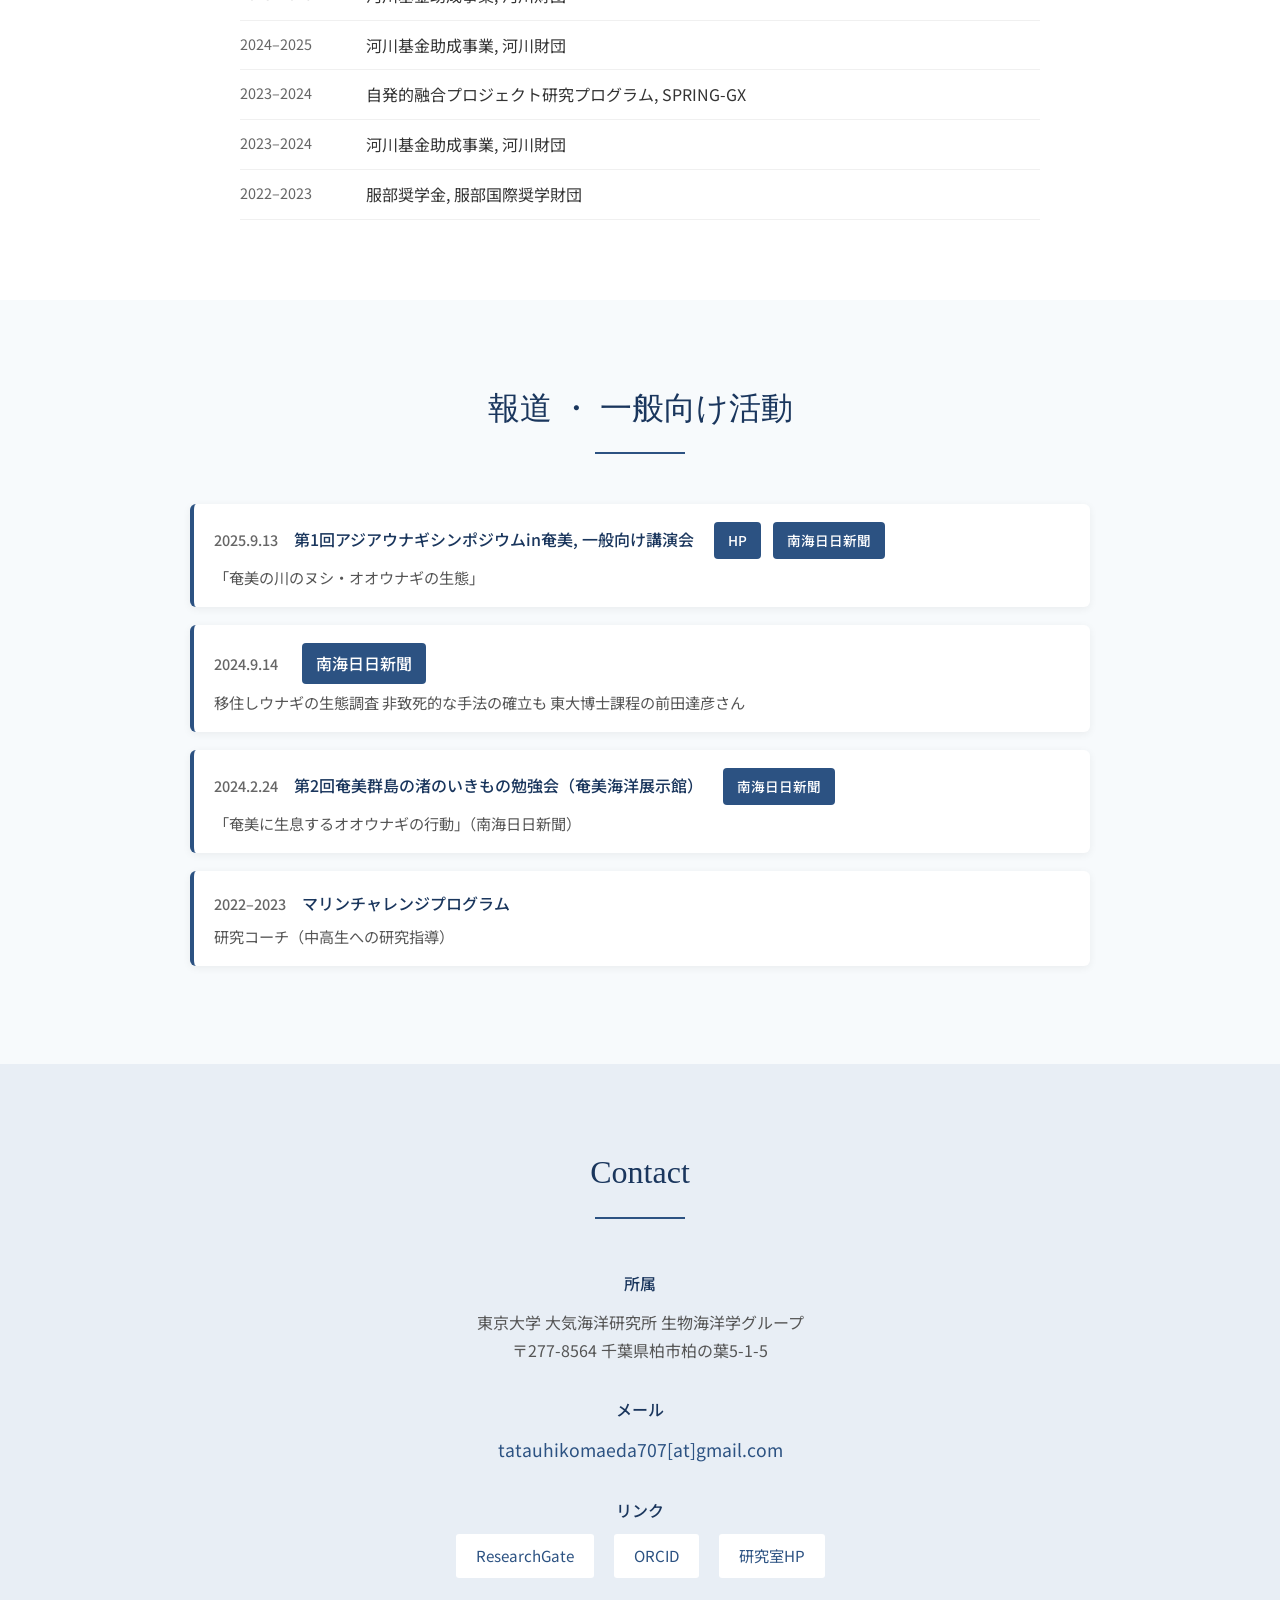
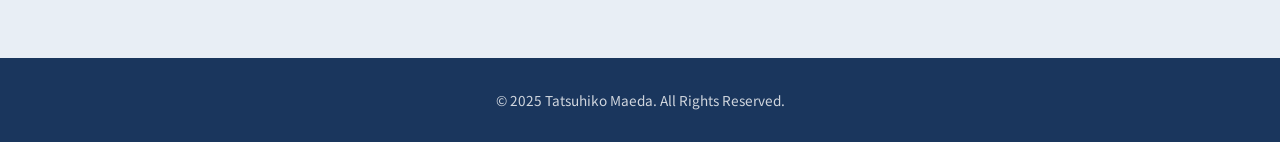
==== commit 62cfa584: "え" ====
--- a/index.html
+++ b/index.html
@@ -151,7 +151,7 @@
               <img src="image/tube.png" alt="研究テーマ1">
             </div>
             <div class="research-body">
-              <h3 class="research-title"><a href="#pub-tube-method" style="color: inherit; text-decoration: none;">ウナギを傷つけない調査手法の確立</a></h3>
+              <h3 class="research-title"><a href="#pub-tube-method" style="color: inherit; text-decoration: none;">ウナギを傷つけない調査手法</a></h3>
               <p class="research-description">
                 オオウナギの胃内容物をチューブと鉗子（ペンチのような道具）を使って殺さずに胃内容物を採取する手法の有効性を検証しました。
               </p>
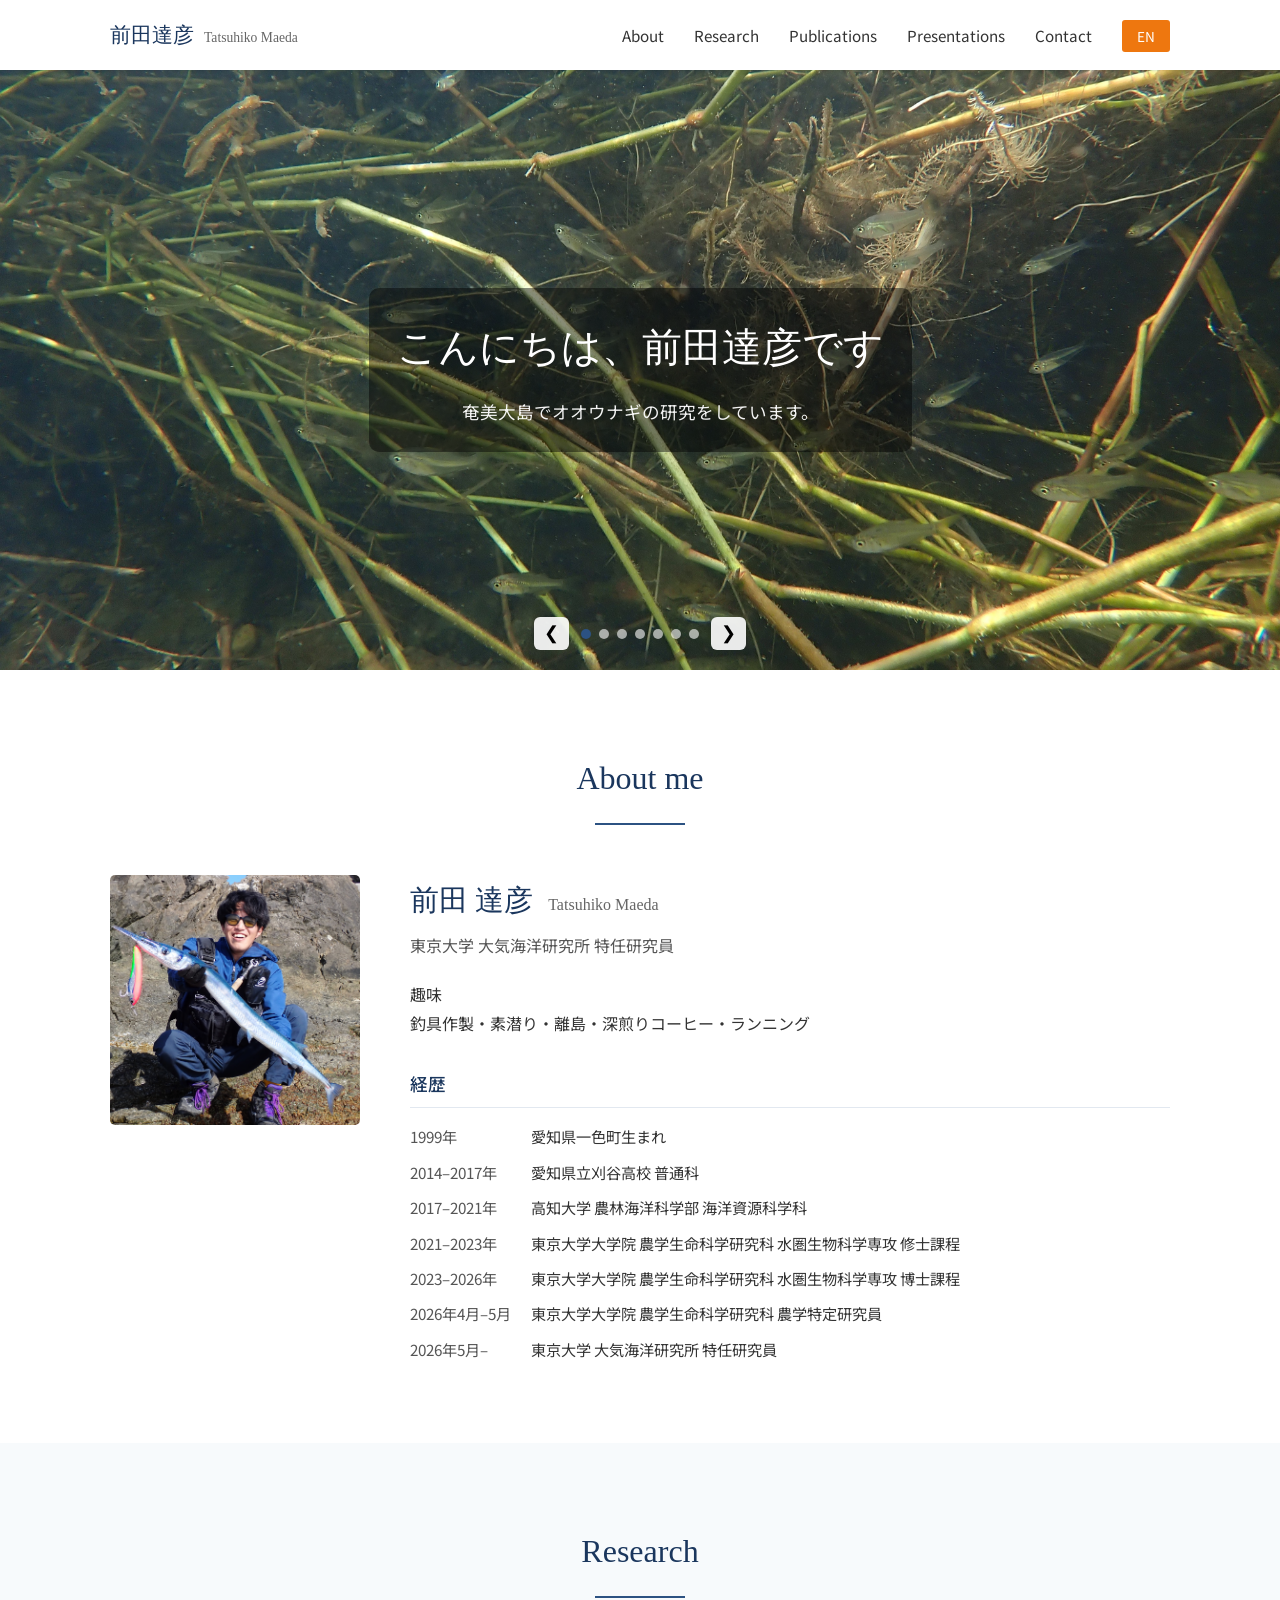
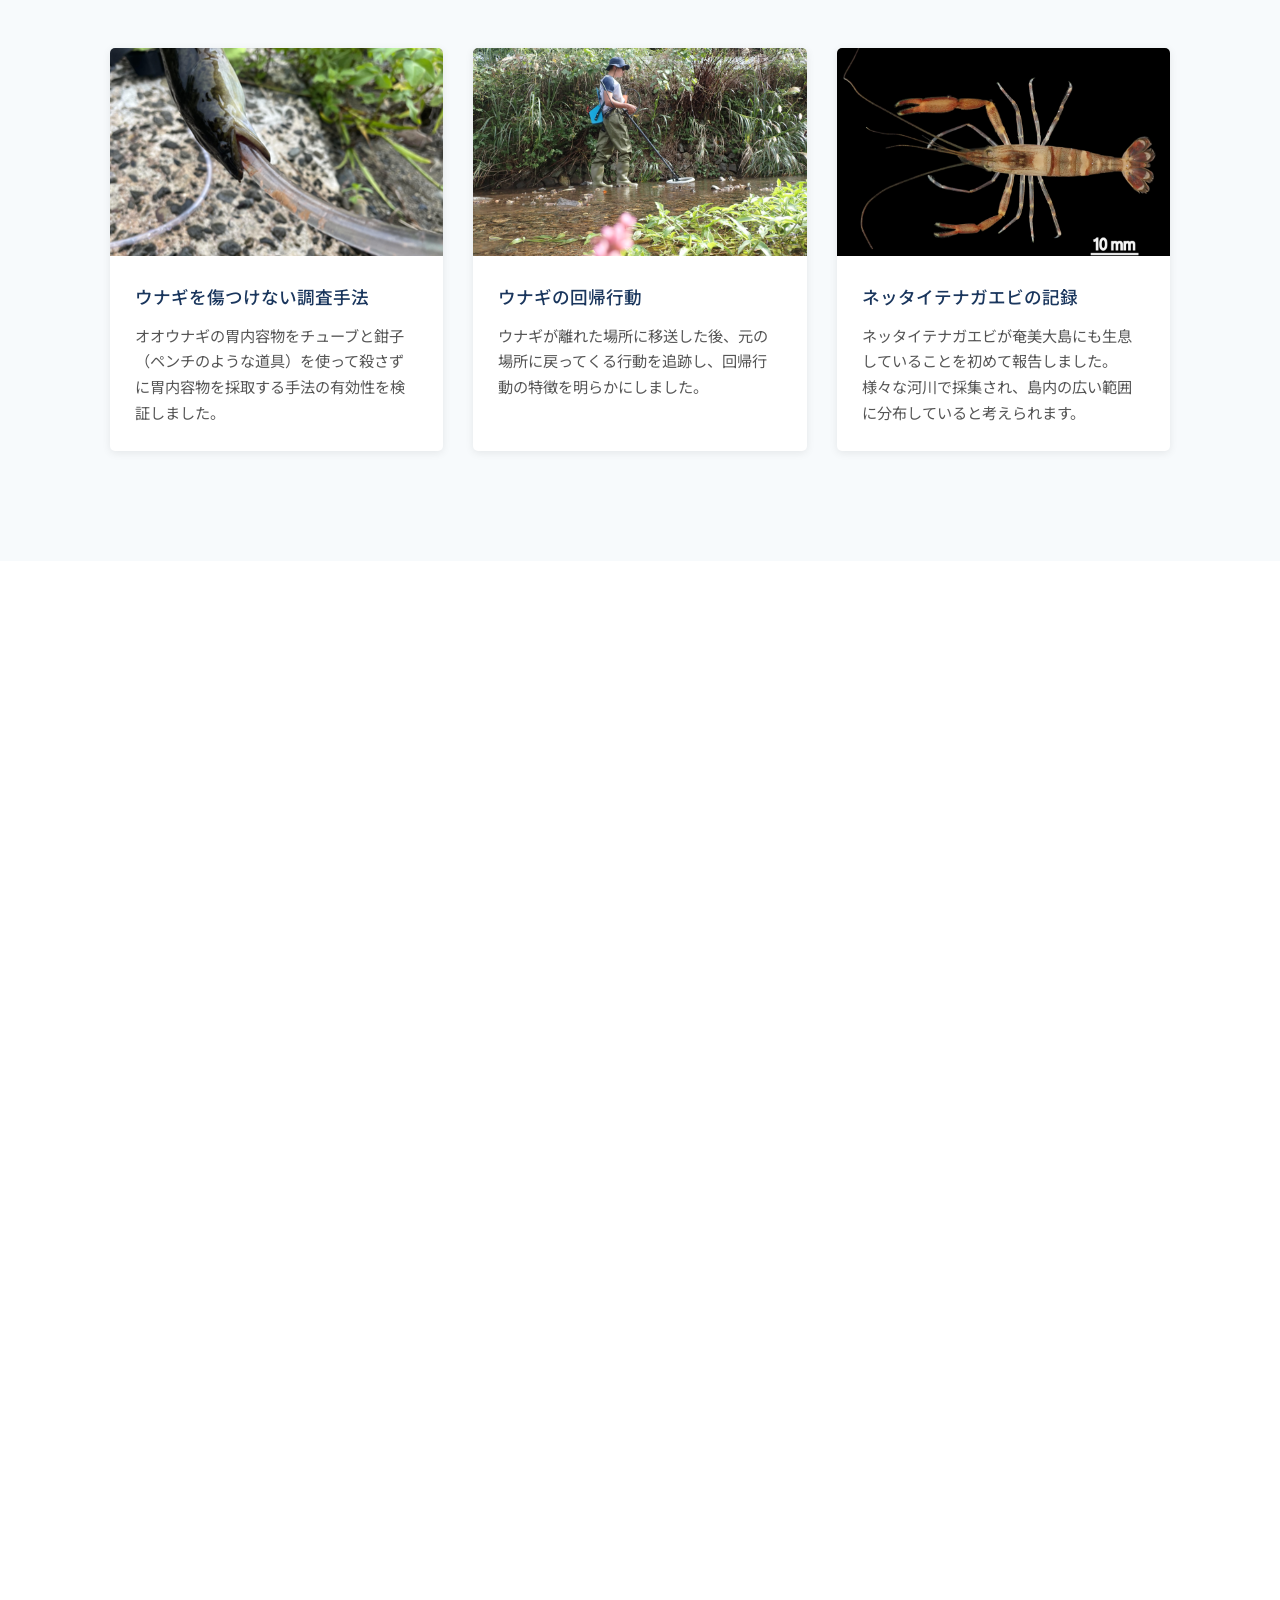
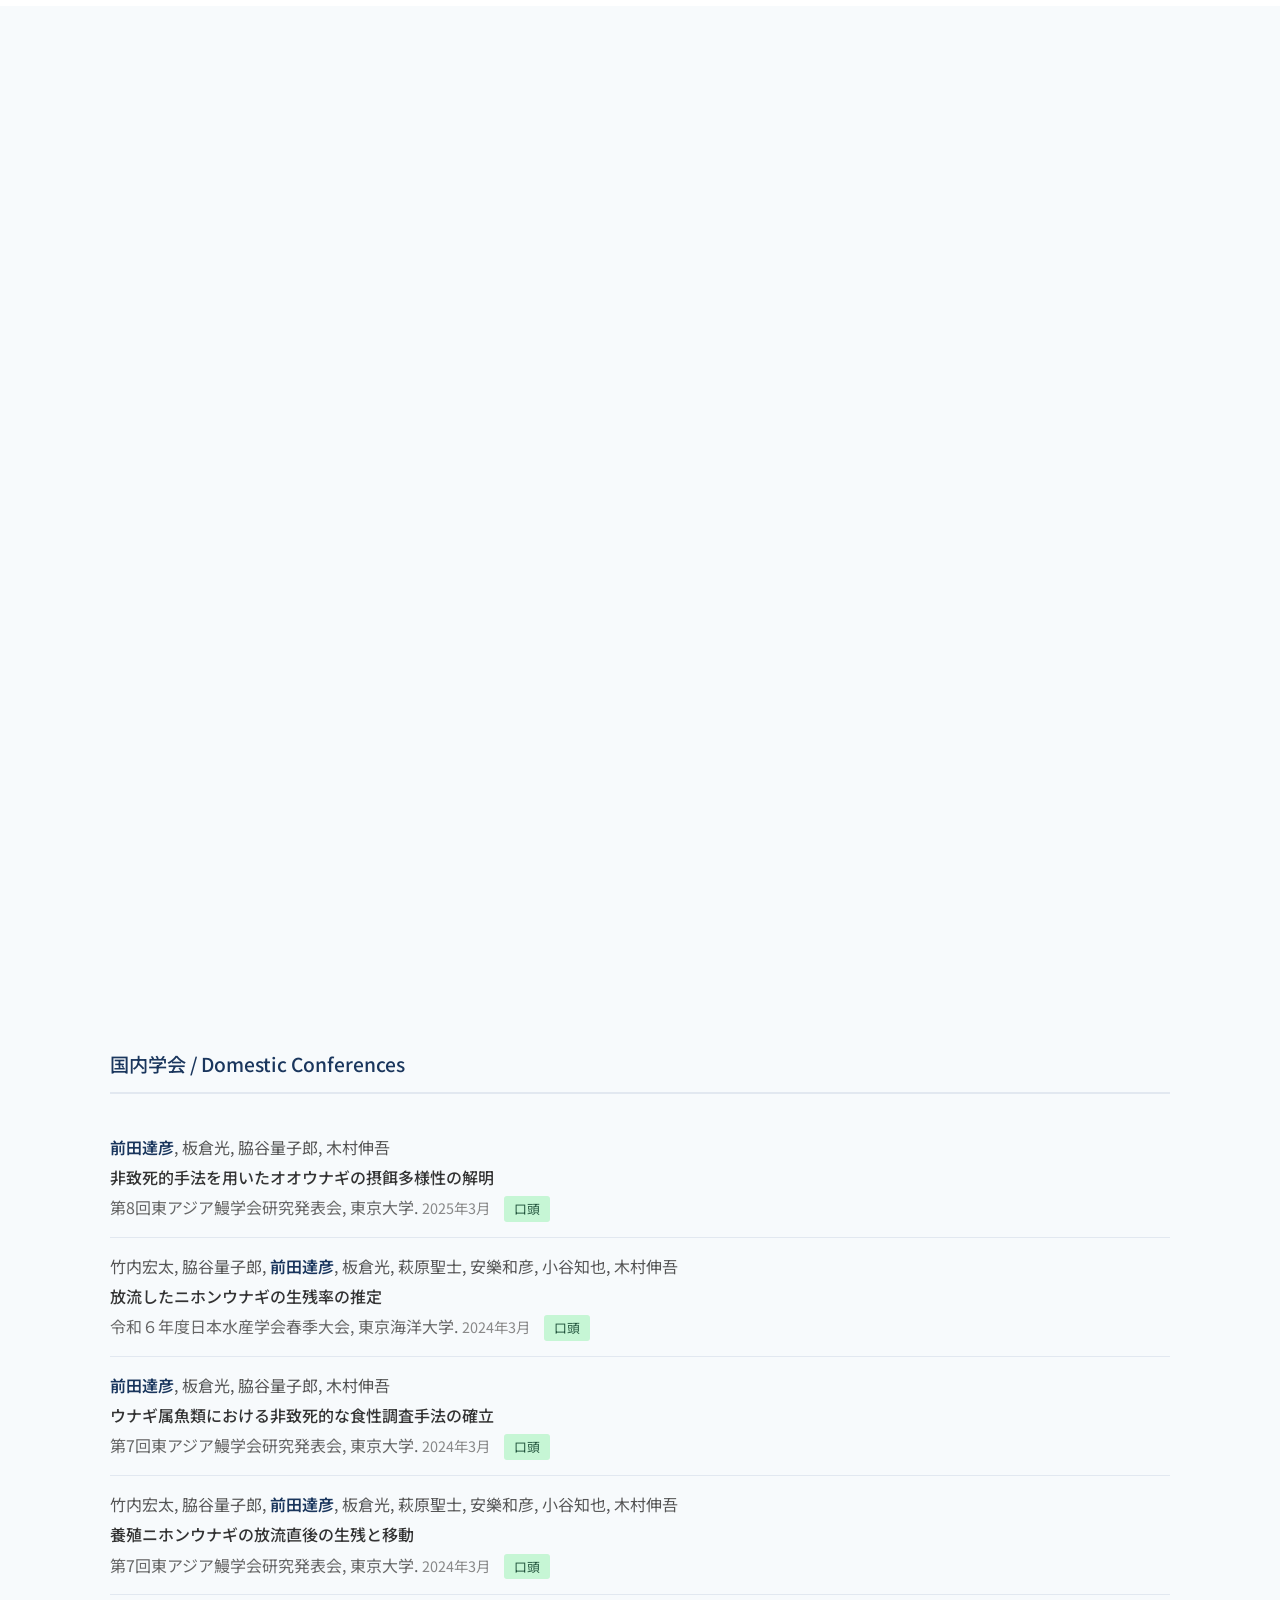
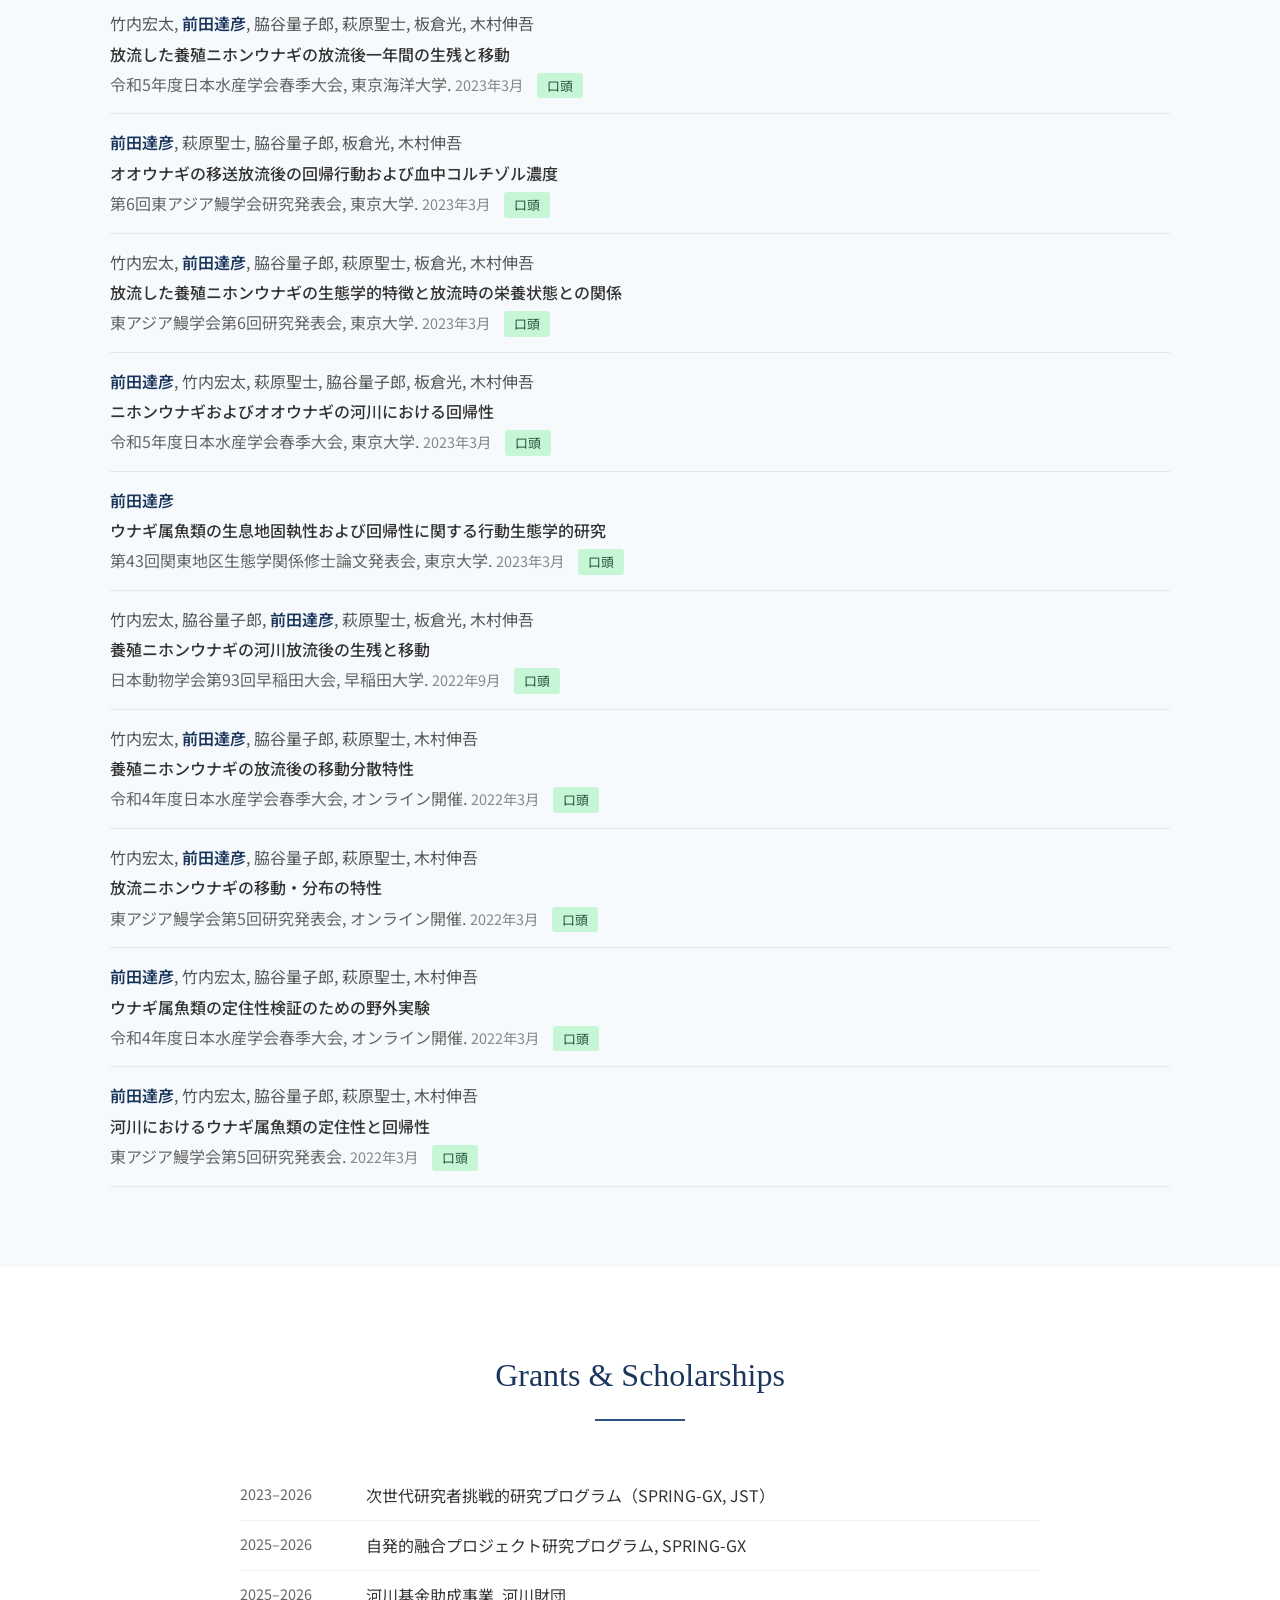
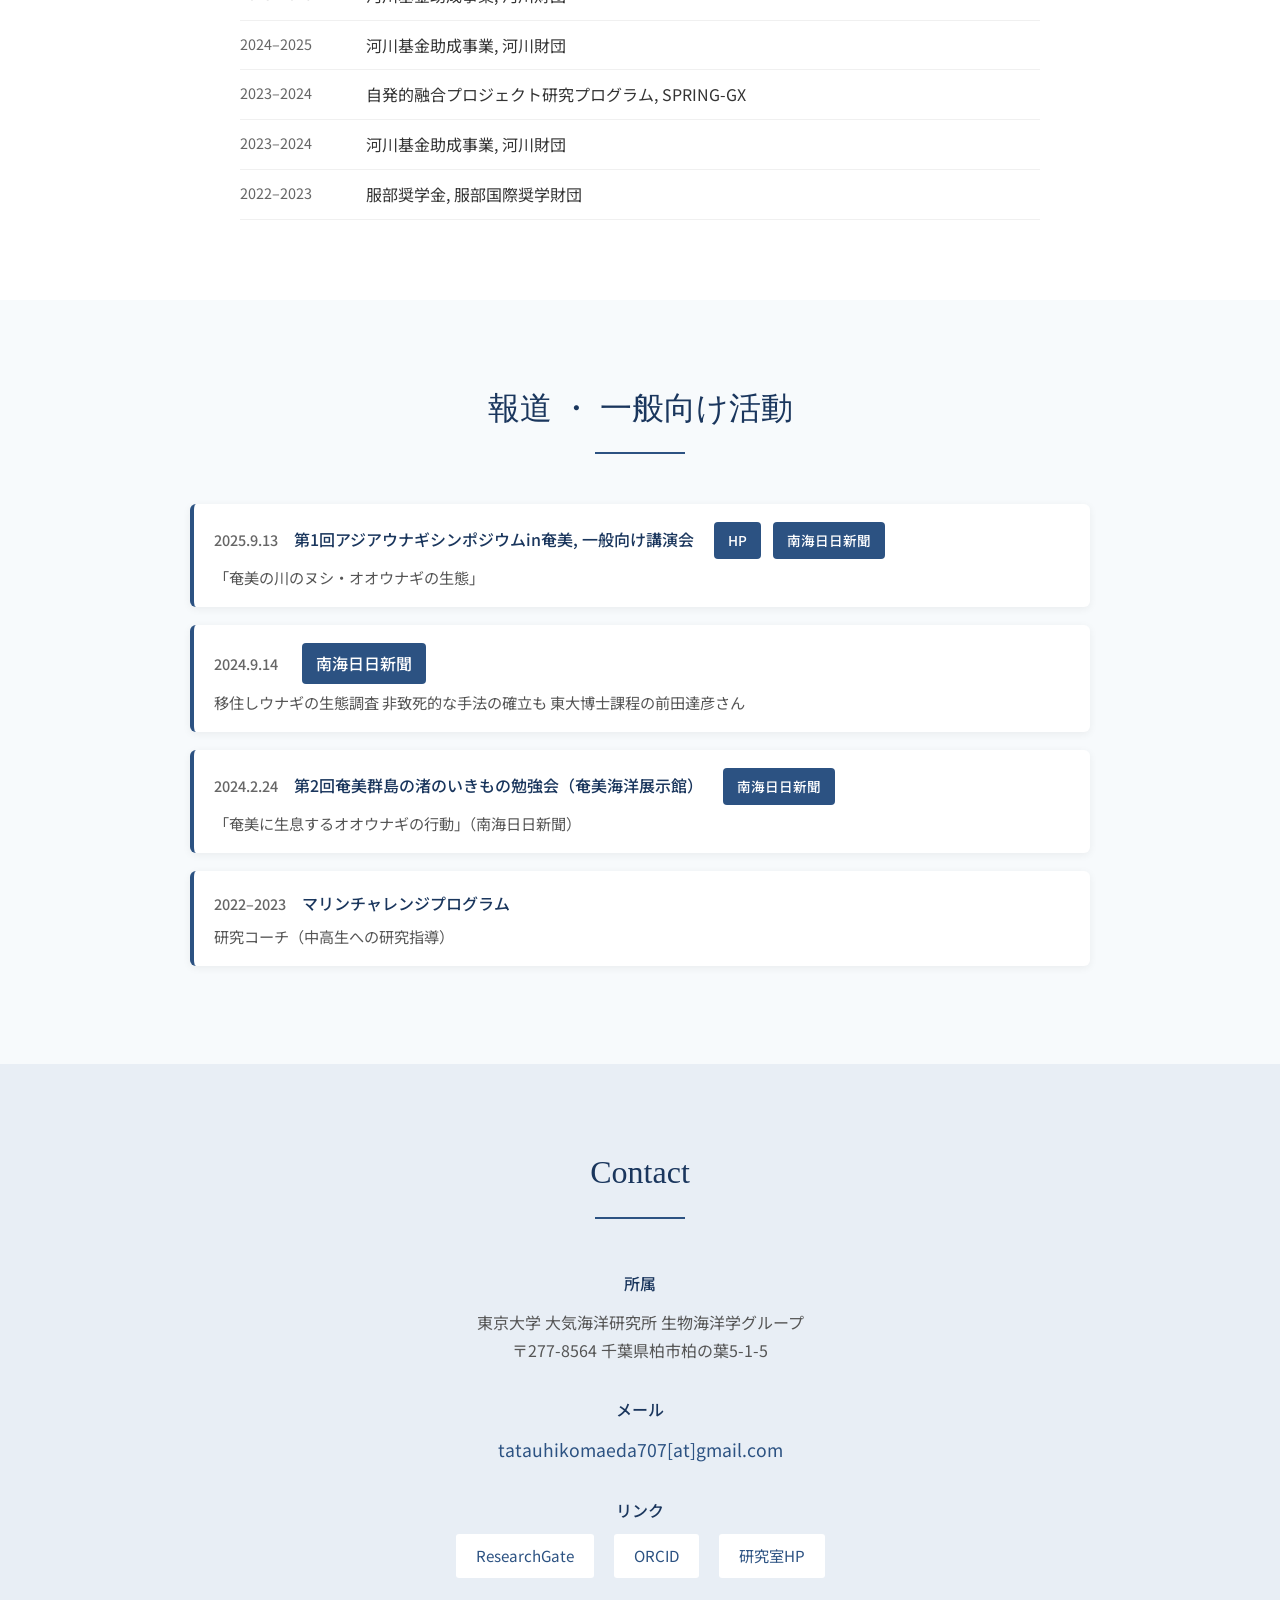
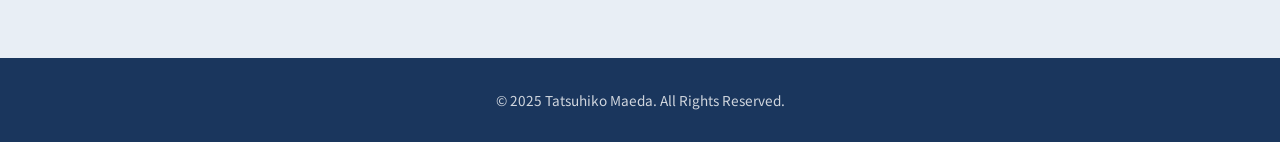
==== commit d8812bf0: "nettaitenaga" ====
--- a/index.html
+++ b/index.html
@@ -216,9 +216,9 @@
             </li>
              <li id="macrobrachium" class="publication-item">
               <span class="pub-authors"><span class="author-me">前田達彦</span>, 打和宏介, 福家悠介.</span>
-              <span class="pub-year">(in press)</span>
+              <span class="pub-year">(2026)</span>
               <span class="pub-title">奄美大島におけるネッタイテナガエビの初記録.</span>
-              <span class="pub-journal">Fauna Ryukyuana.</span>
+              <span class="pub-journal">Fauna Ryukyuana, 77: 55-57.</span>
               <a href="＠" class="pub-link" target="_blank" rel="noopener">Coming soon...</a>
             </li>
           </ol>
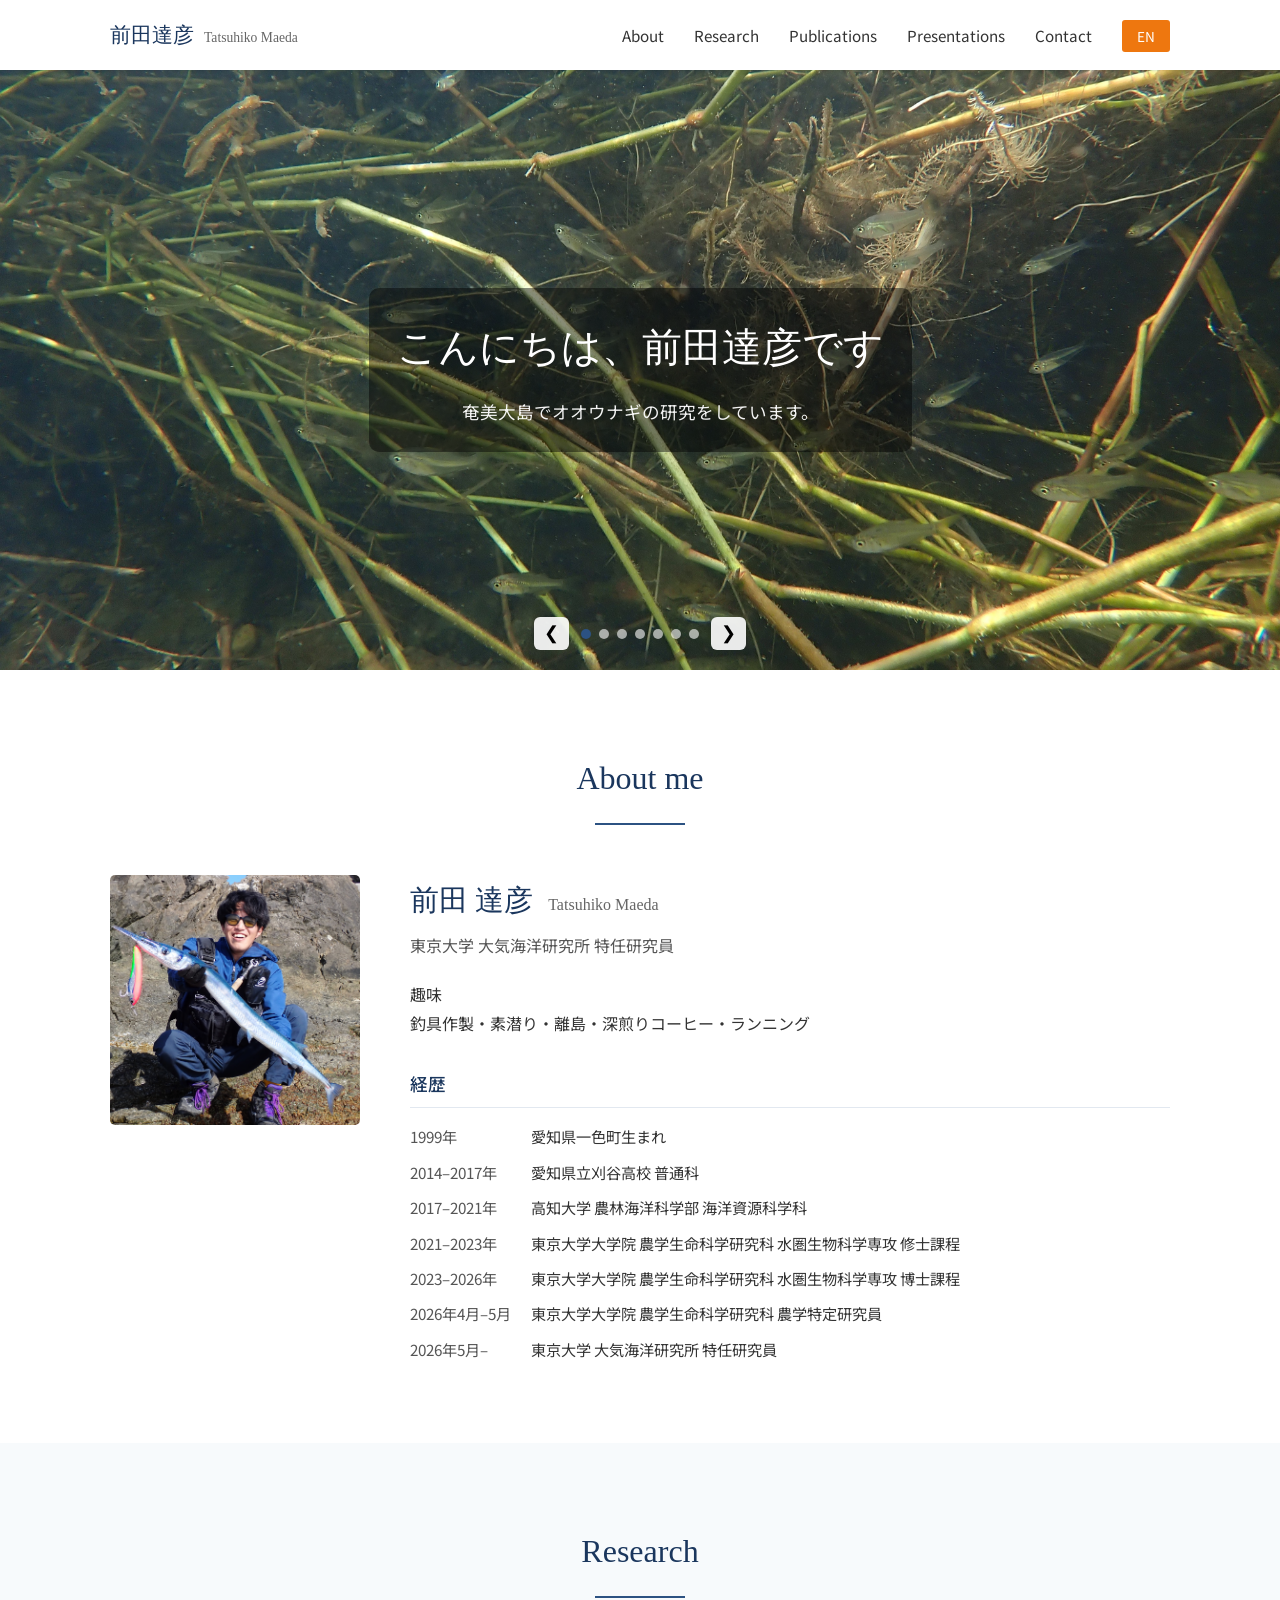
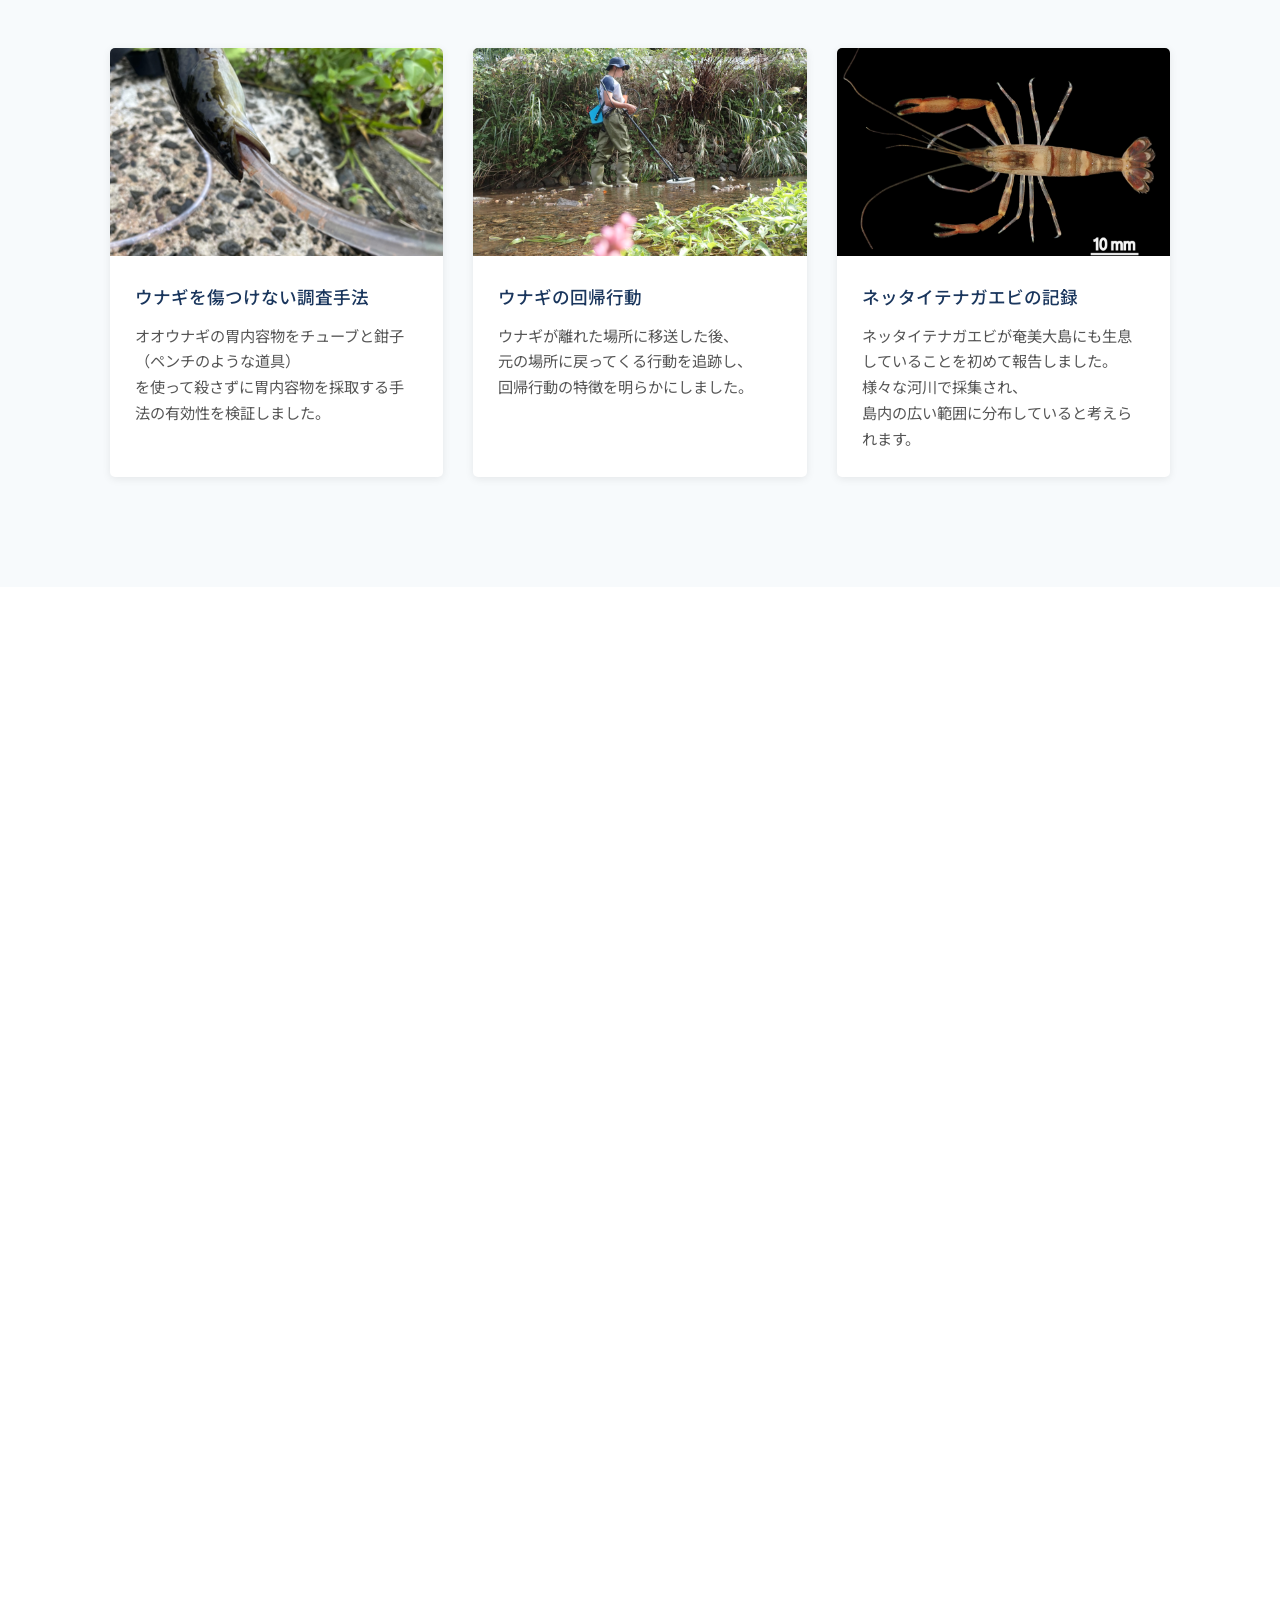
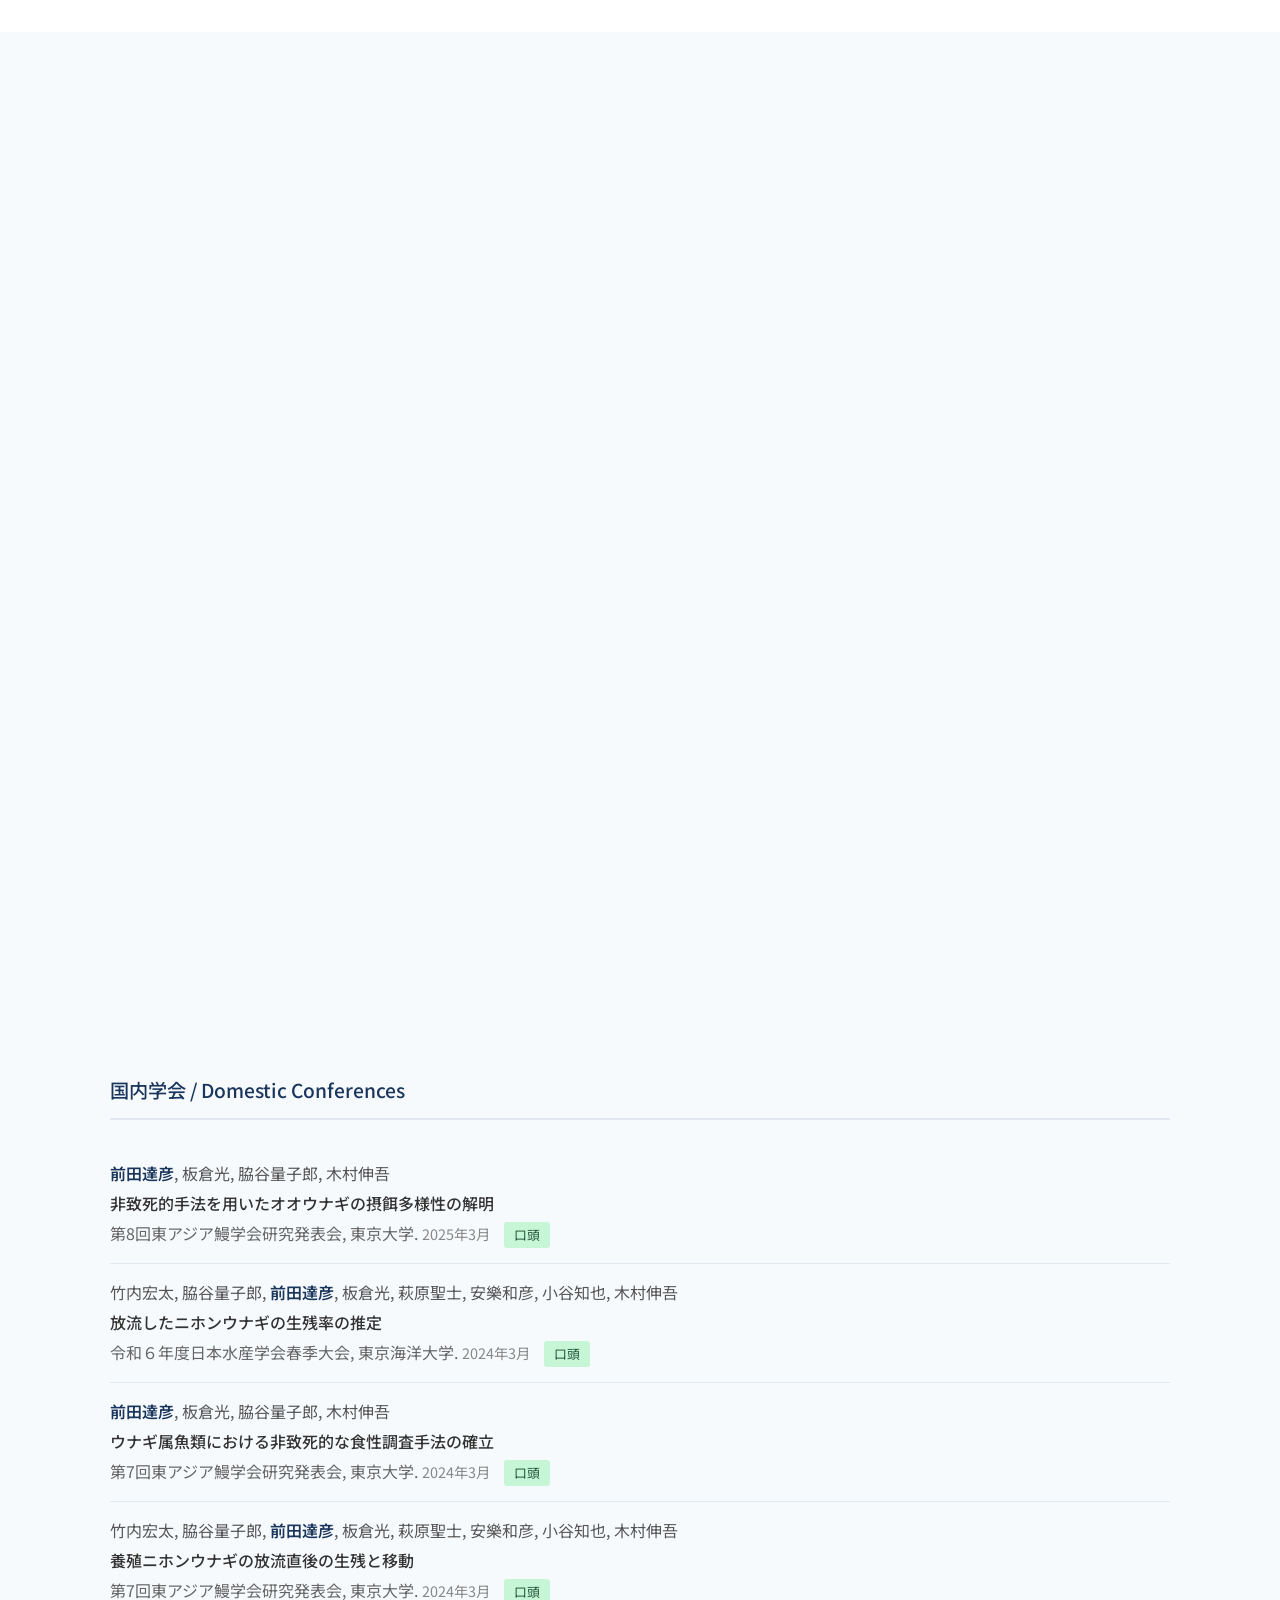
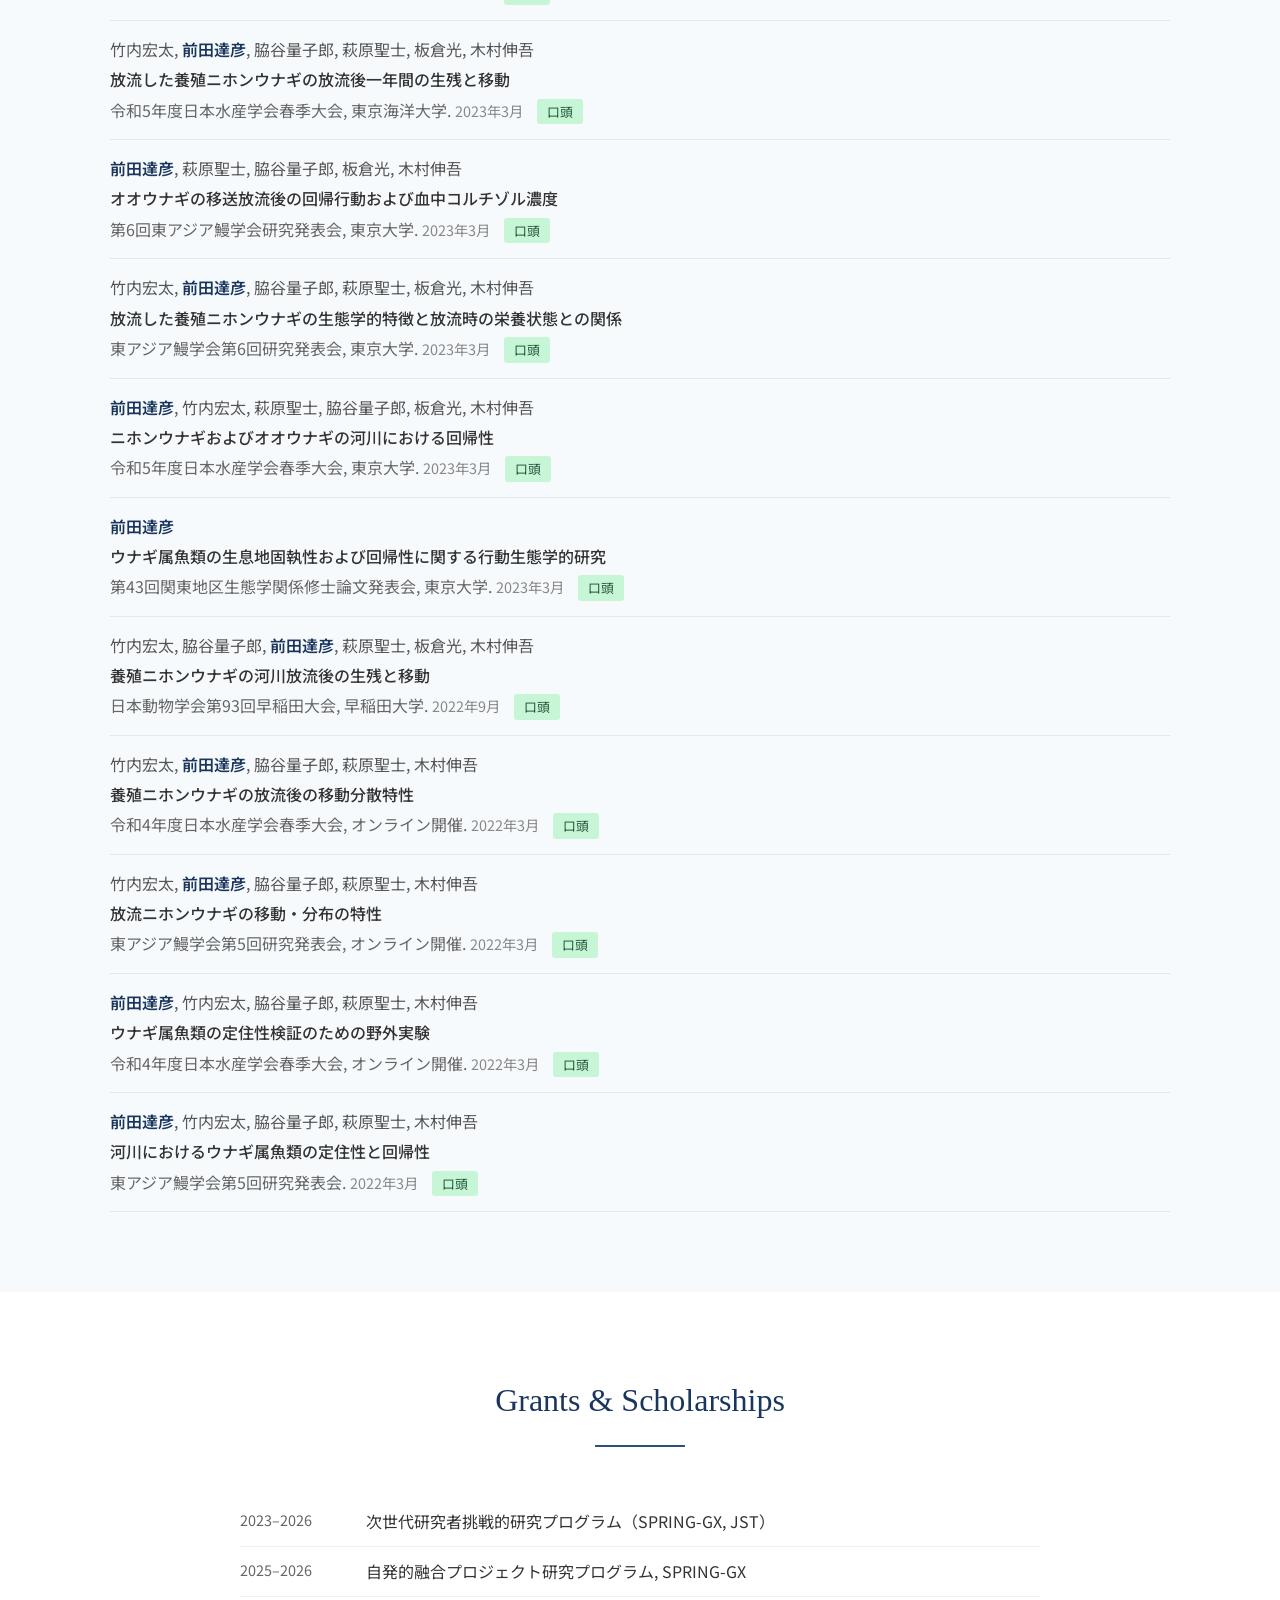
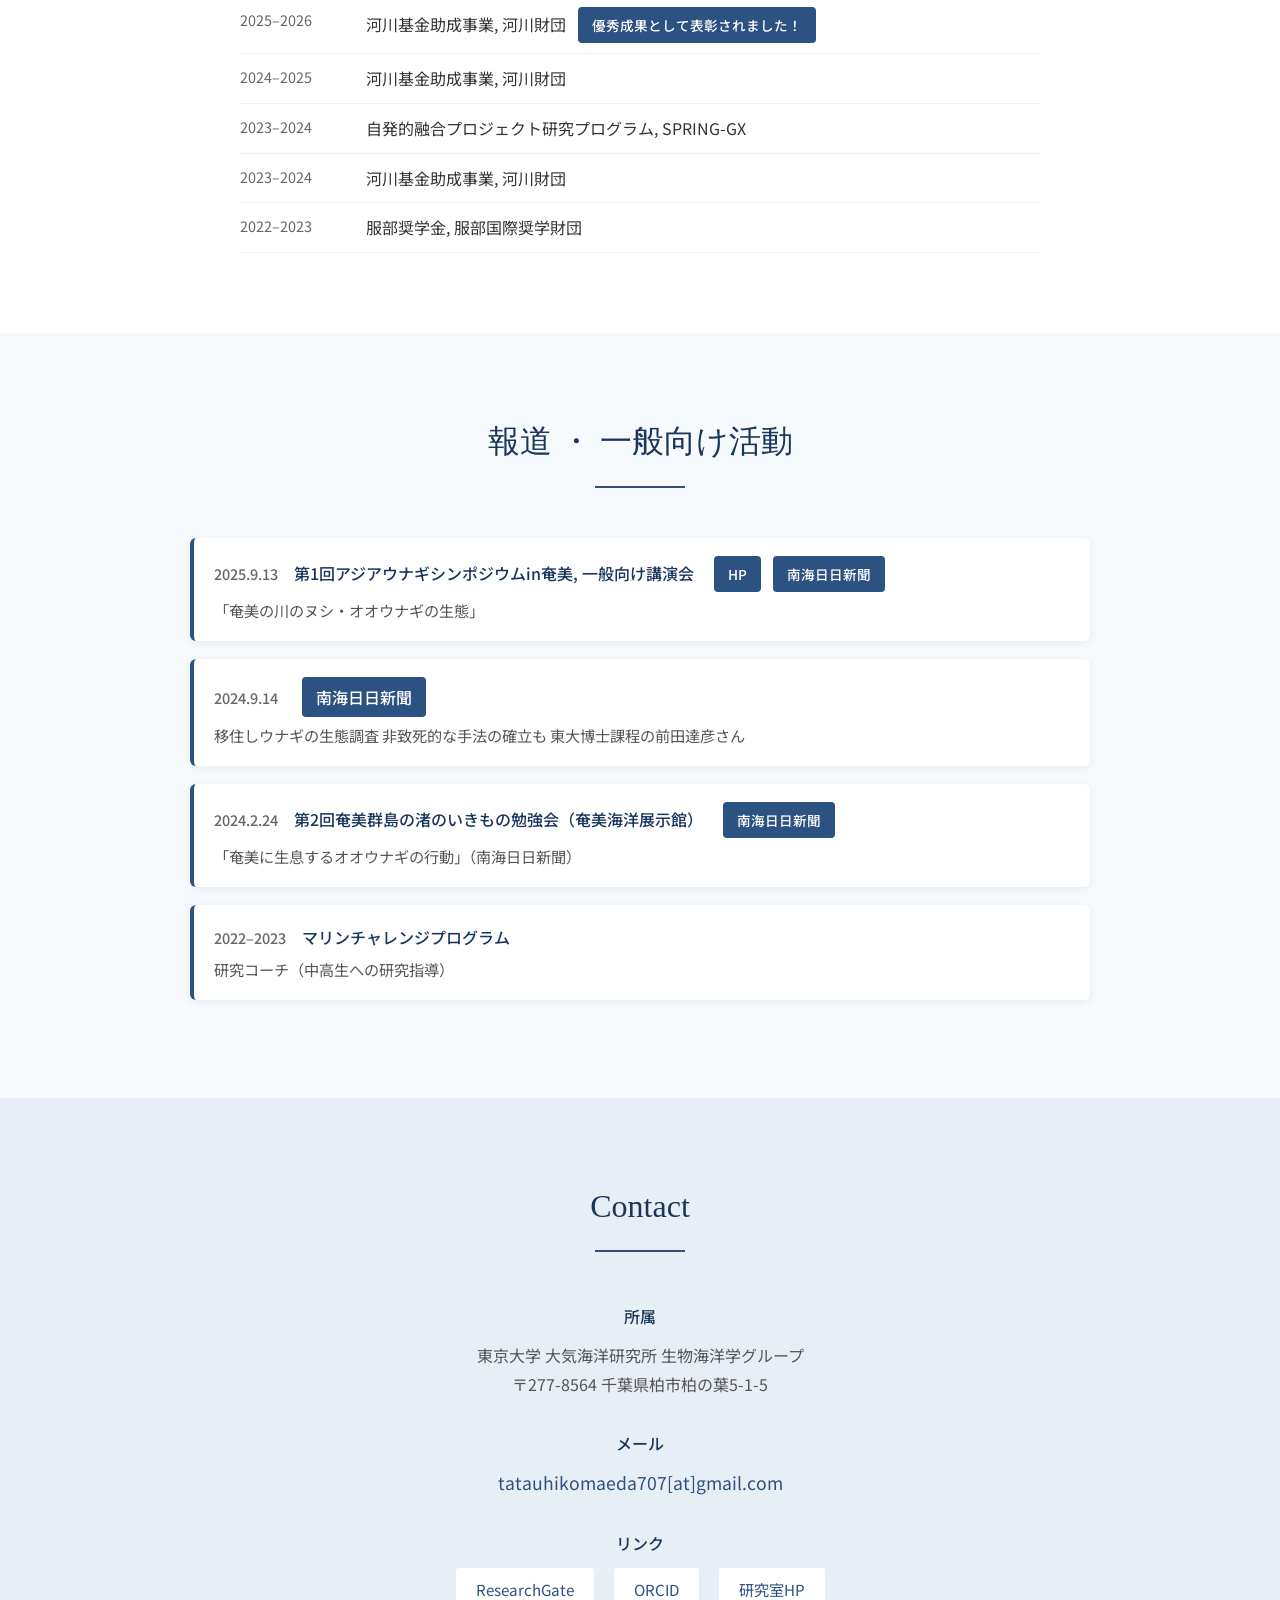
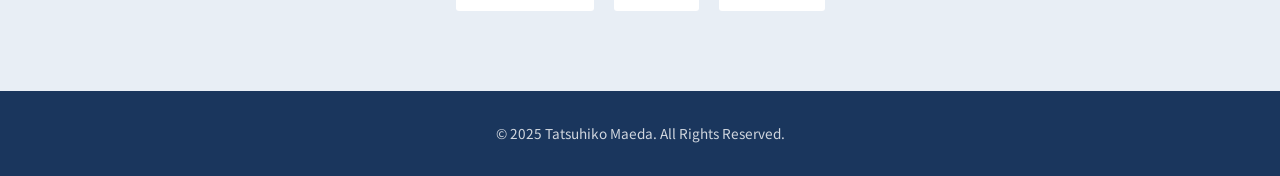
==== commit 0b6da226: "award: Add link to 河川基金助成事業 award in index.html and style the link in style.css" ====
--- a/index.html
+++ b/index.html
@@ -219,7 +219,7 @@
               <span class="pub-year">(2026)</span>
               <span class="pub-title">奄美大島におけるネッタイテナガエビの初記録.</span>
               <span class="pub-journal">Fauna Ryukyuana, 77: 55-57.</span>
-              <a href="＠" class="pub-link" target="_blank" rel="noopener">Coming soon...</a>
+              <a href="https://doi.org/10.24564/0002022069" class="pub-link" target="_blank" rel="noopener">DOI</a>
             </li>
           </ol>
         </div>
@@ -431,7 +431,7 @@
           </div>
           <div class="grant-item fade-in delay-3">
             <dt class="grant-date">2025–2026</dt>
-            <dd class="grant-content">河川基金助成事業, 河川財団</dd>
+            <dd class="grant-content">河川基金助成事業, 河川財団 <a href="https://www.kasen.or.jp/outstanding_results/%e7%a0%94%e7%a9%b6%e8%80%85%e3%83%bb%e7%a0%94%e7%a9%b6%e6%a9%9f%e9%96%a2%e9%83%a8%e9%96%80-7" class="pub-link" target="_blank" rel="noopener">優秀成果として表彰されました！</a></dd>
           </div>
           <div class="grant-item fade-in delay-4">
             <dt class="grant-date">2024–2025</dt>
--- a/style.css
+++ b/style.css
@@ -15,6 +15,8 @@
 html {
   scroll-behavior: smooth;
   scroll-padding-top: 100px;
+  width: 100%;
+  overflow-x: hidden;
 }
 
 /* 基本のフォント・色設定 */
@@ -24,6 +26,11 @@
   line-height: 1.8;
   color: #333;
   background-color: #fff;
+  word-break: keep-all;
+  overflow-wrap: break-word;
+  width: 100%;
+  margin: 0;
+  overflow-x: hidden;
 }
 
 /* リンクの基本スタイル */
@@ -276,8 +283,10 @@
   background: rgba(0, 0, 0, 0.45);
   color: #fff;
   border-radius: 10px;
-  display: inline-block;
+  display: block;
+  width: fit-content;
   max-width: 90%;
+  margin: 0 auto;
 }
 
 /* Slideshow styles */
@@ -334,12 +343,14 @@
   font-weight: 500;
   color: #1a365d;
   margin-bottom: 20px;
+  word-break: keep-all;
   /* 背景画像使用時は白文字に: color: #fff; */
 }
 
 .hero-subtitle {
   font-size: 1.1rem;
   color: #555;
+  word-break: keep-all;
   /* 背景画像使用時は白文字に: color: rgba(255,255,255,0.9); */
 }
 
@@ -587,13 +598,23 @@
 /* Mobile adjustments for hero shade */
 @media (max-width: 600px) {
   .hero-content {
-    padding: 16px;
-  }
+    width: calc(100vw - 18px);
+    max-width: calc(100vw - 18px);
+    padding: 12px 10px;
+    box-sizing: border-box;
+  }
+
   .hero-title {
-    font-size: 1.6rem;
-  }
+    font-size: clamp(1.1rem, 4vw, 1.5rem);
+    line-height: 1.4;
+    white-space: nowrap;
+    letter-spacing: 0.02em;
+  }
+
   .hero-subtitle {
-    font-size: 1rem;
+    font-size: clamp(0.72rem, 2.8vw, 0.9rem);
+    line-height: 1.5;
+    white-space: nowrap;
   }
 }
 
@@ -761,6 +782,8 @@
   color: #1a365d;
   display: inline-block;
   margin-right: 8px;
+  word-break: break-word;
+  overflow-wrap: anywhere;
 }
 
 .project-description {
@@ -769,6 +792,8 @@
   font-size: 0.95rem;
   color: #555;
   line-height: 1.6;
+  word-break: break-word;
+  overflow-wrap: anywhere;
 }
 
 .section-activities {
@@ -813,6 +838,8 @@
 .grants-list dd.grant-content,
 .grants-list .grant-content {
   flex: 1;
+  word-break: break-word;
+  overflow-wrap: anywhere;
 }
 
 .contact-subtitle {
@@ -930,6 +957,21 @@
    ============================================ */
 
 @media screen and (max-width: 768px) {
+  .header-container,
+  .container,
+  .hero {
+    max-width: 100%;
+    width: 100%;
+  }
+
+  .header-container {
+    padding: 0 12px;
+  }
+
+  .hero-content {
+    width: min(100%, calc(100vw - 18px));
+  }
+
   /* ハンバーガーメニューを表示 */
   .menu-toggle {
     display: block;
@@ -994,6 +1036,9 @@
   /* ヒーローセクション */
   .hero {
     min-height: 50vh;
+    width: 100%;
+    max-width: 100%;
+    overflow: hidden;
   }
 
   /* Ensure aspect-ratio respected on small screens */
@@ -1002,11 +1047,13 @@
   }
   
   .hero-title {
-    font-size: 1.8rem;
+    font-size: clamp(1.2rem, 4.6vw, 1.7rem);
+    white-space: nowrap;
   }
   
   .hero-subtitle {
-    font-size: 1rem;
+    font-size: clamp(0.75rem, 3vw, 0.95rem);
+    white-space: nowrap;
   }
   
   /* セクション */
@@ -1058,6 +1105,70 @@
     width: auto;
   }
   
+  /* Grants & Scholarships セクション */
+  .grants-list .grant-item {
+    display: block;
+    padding: 12px 0;
+  }
+
+  .grants-list dt.grant-date,
+  .grants-list .grant-date {
+    width: auto;
+    display: block;
+    margin-bottom: 4px;
+  }
+
+  .grants-list dd.grant-content,
+  .grants-list .grant-content {
+    display: block;
+    width: 100%;
+    min-width: 0;
+    max-width: 100%;
+    word-break: break-word;
+    overflow-wrap: anywhere;
+    white-space: normal;
+  }
+
+  /* 報道・一般向け活動セクション */
+  .projects-list .project-item {
+    display: block;
+    padding: 16px 14px;
+    max-width: 100%;
+    min-width: 0;
+    overflow-wrap: anywhere;
+  }
+
+  .project-date,
+  .project-title,
+  .project-description,
+  .project-btn,
+  .pub-link,
+  .grant-date,
+  .grant-content {
+    display: block;
+    width: 100%;
+    max-width: 100%;
+    min-width: 0;
+    margin: 0 0 8px;
+    word-break: break-word;
+    overflow-wrap: anywhere;
+    white-space: normal;
+  }
+
+  .project-btn,
+  .pub-link {
+    margin-left: 0;
+    text-align: center;
+    box-sizing: border-box;
+  }
+
+  .grants-list .grant-content .pub-link {
+    display: inline-block;
+    width: auto;
+    margin-left: 8px;
+    text-align: left;
+  }
+
   /* Contactセクション */
   .contact-links {
     flex-direction: column;
